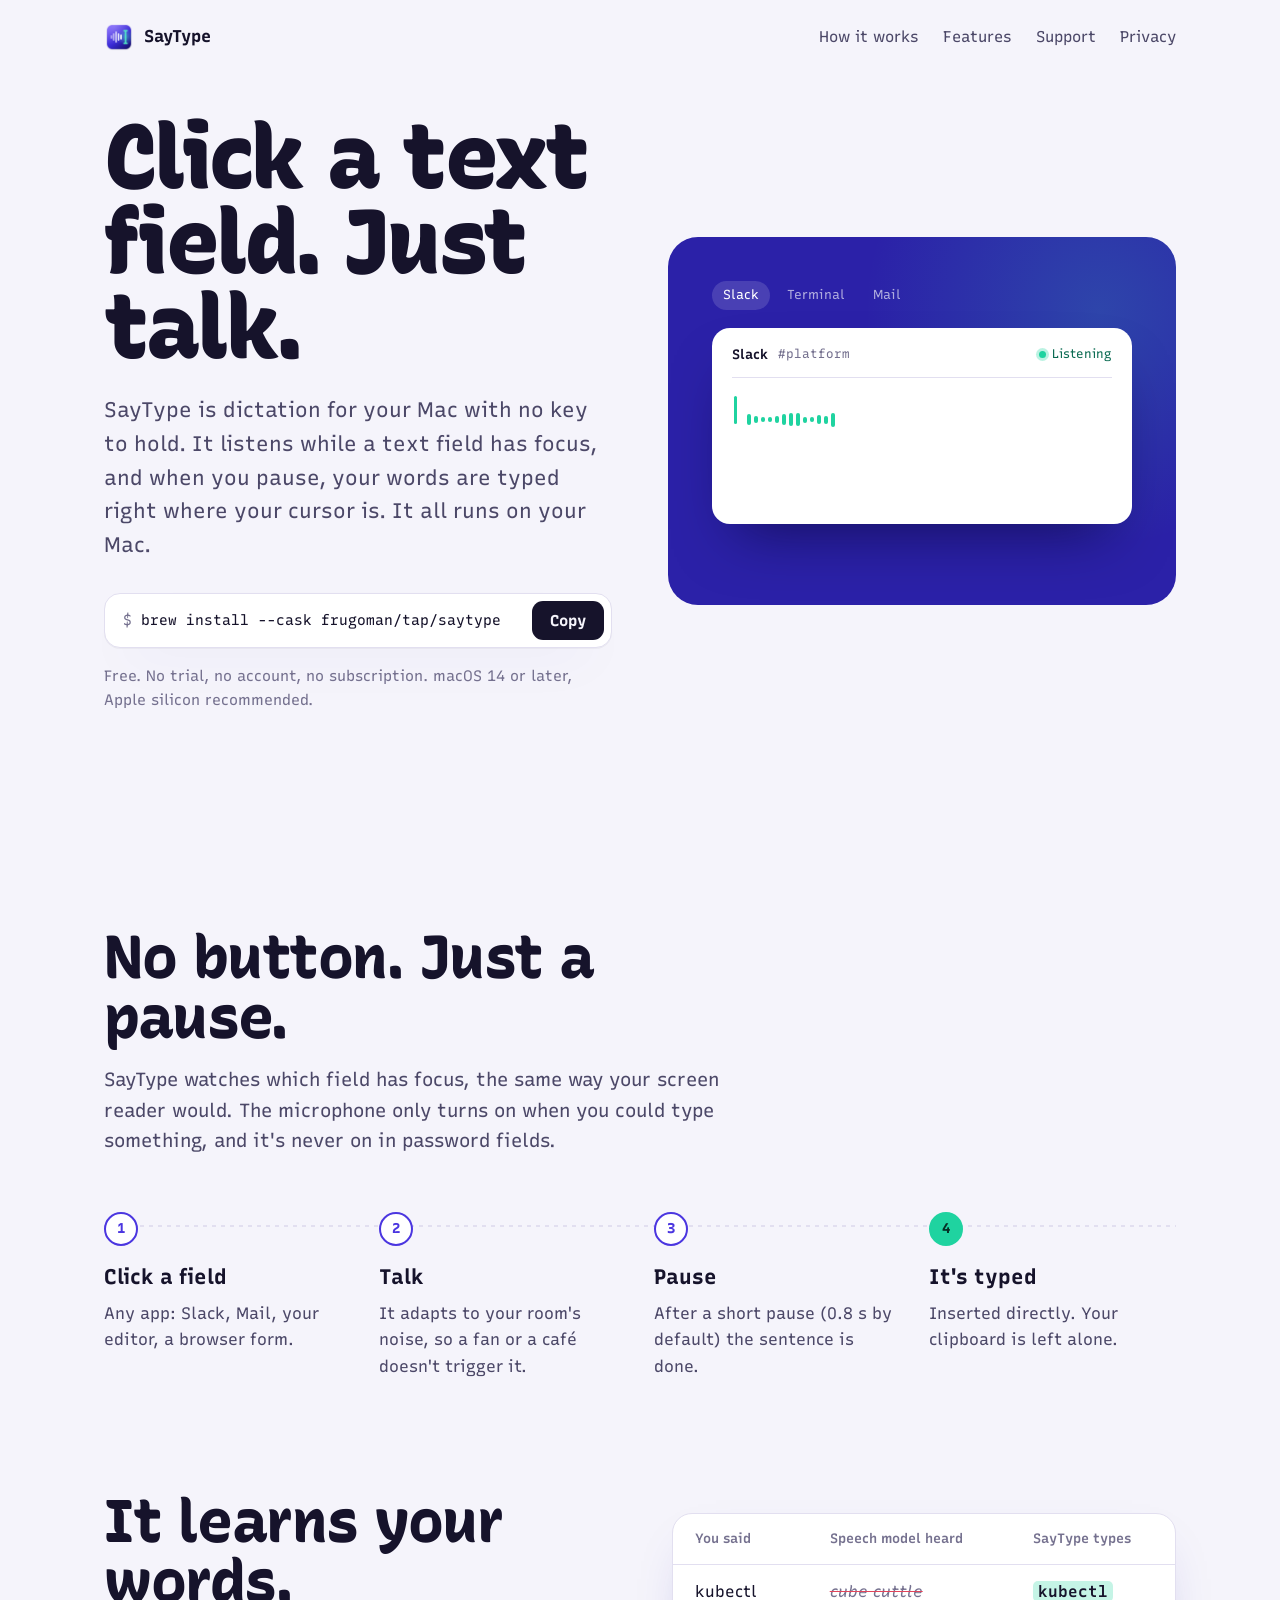
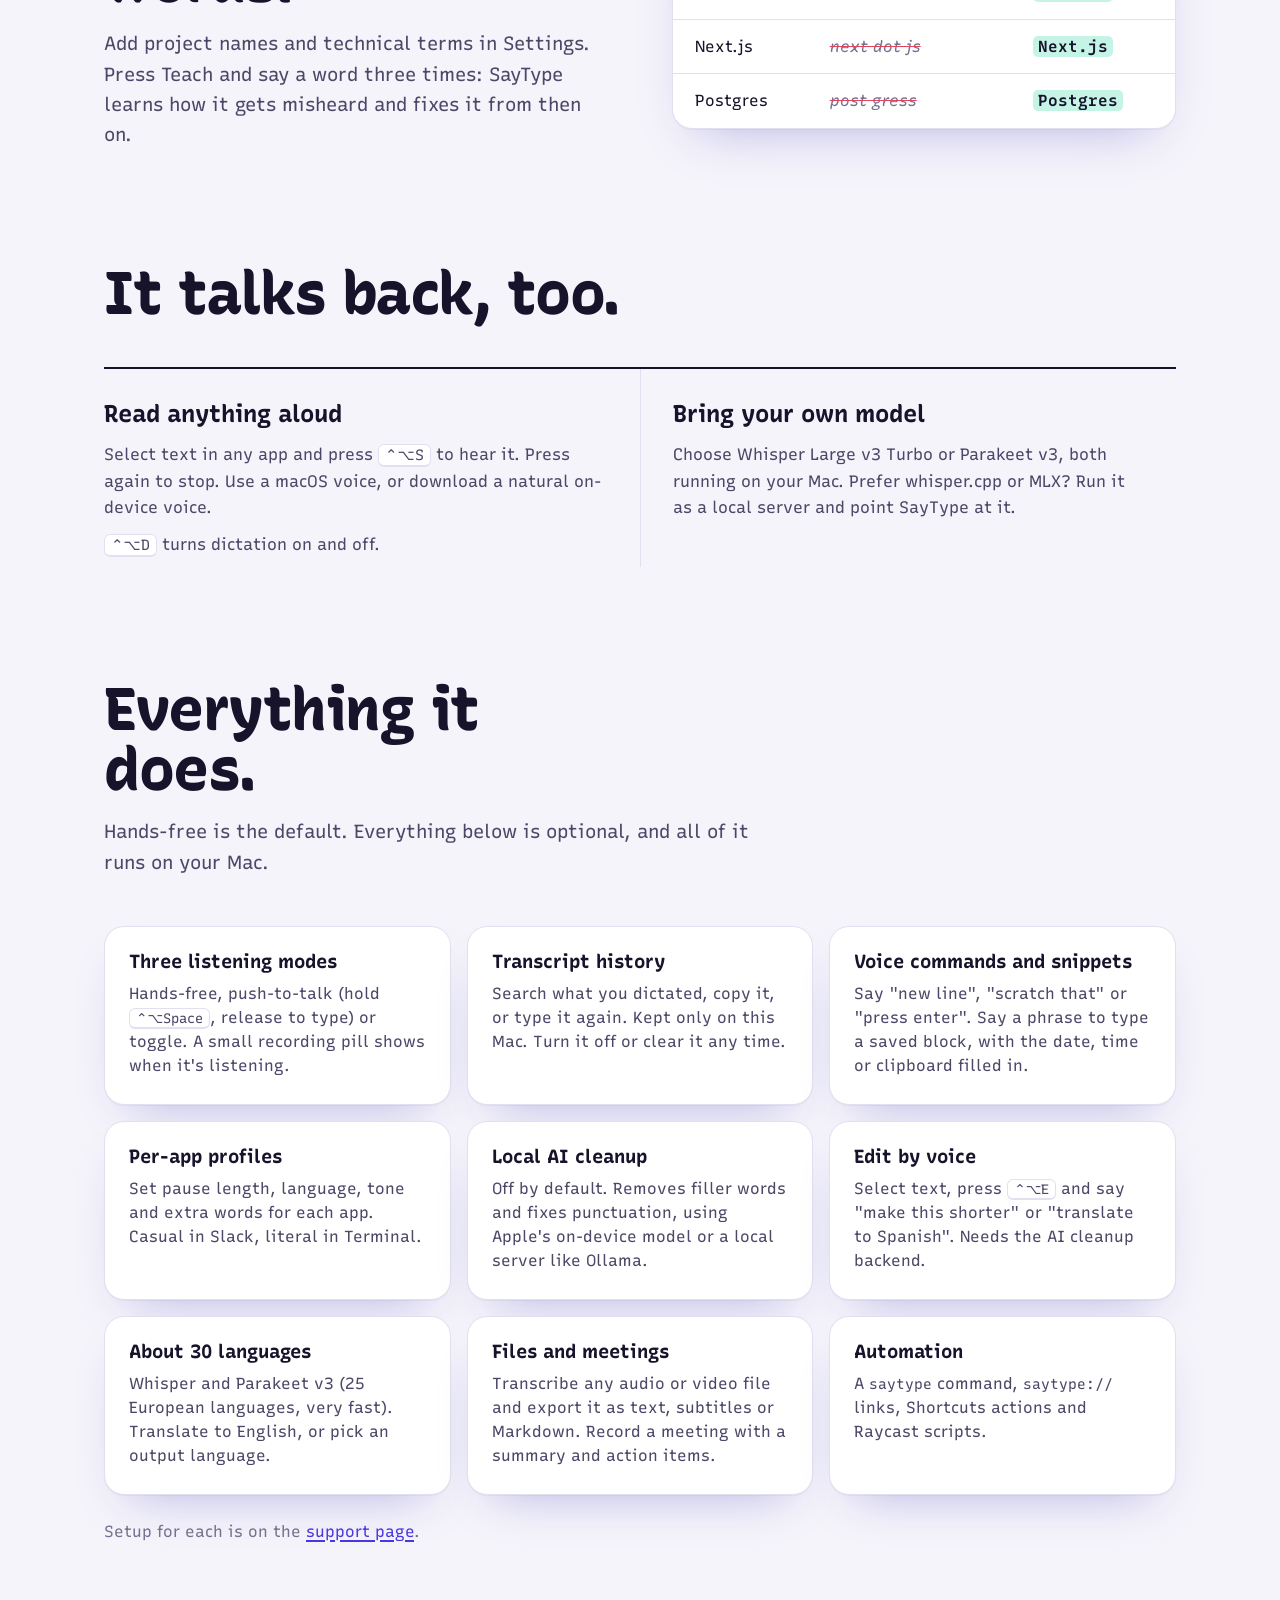
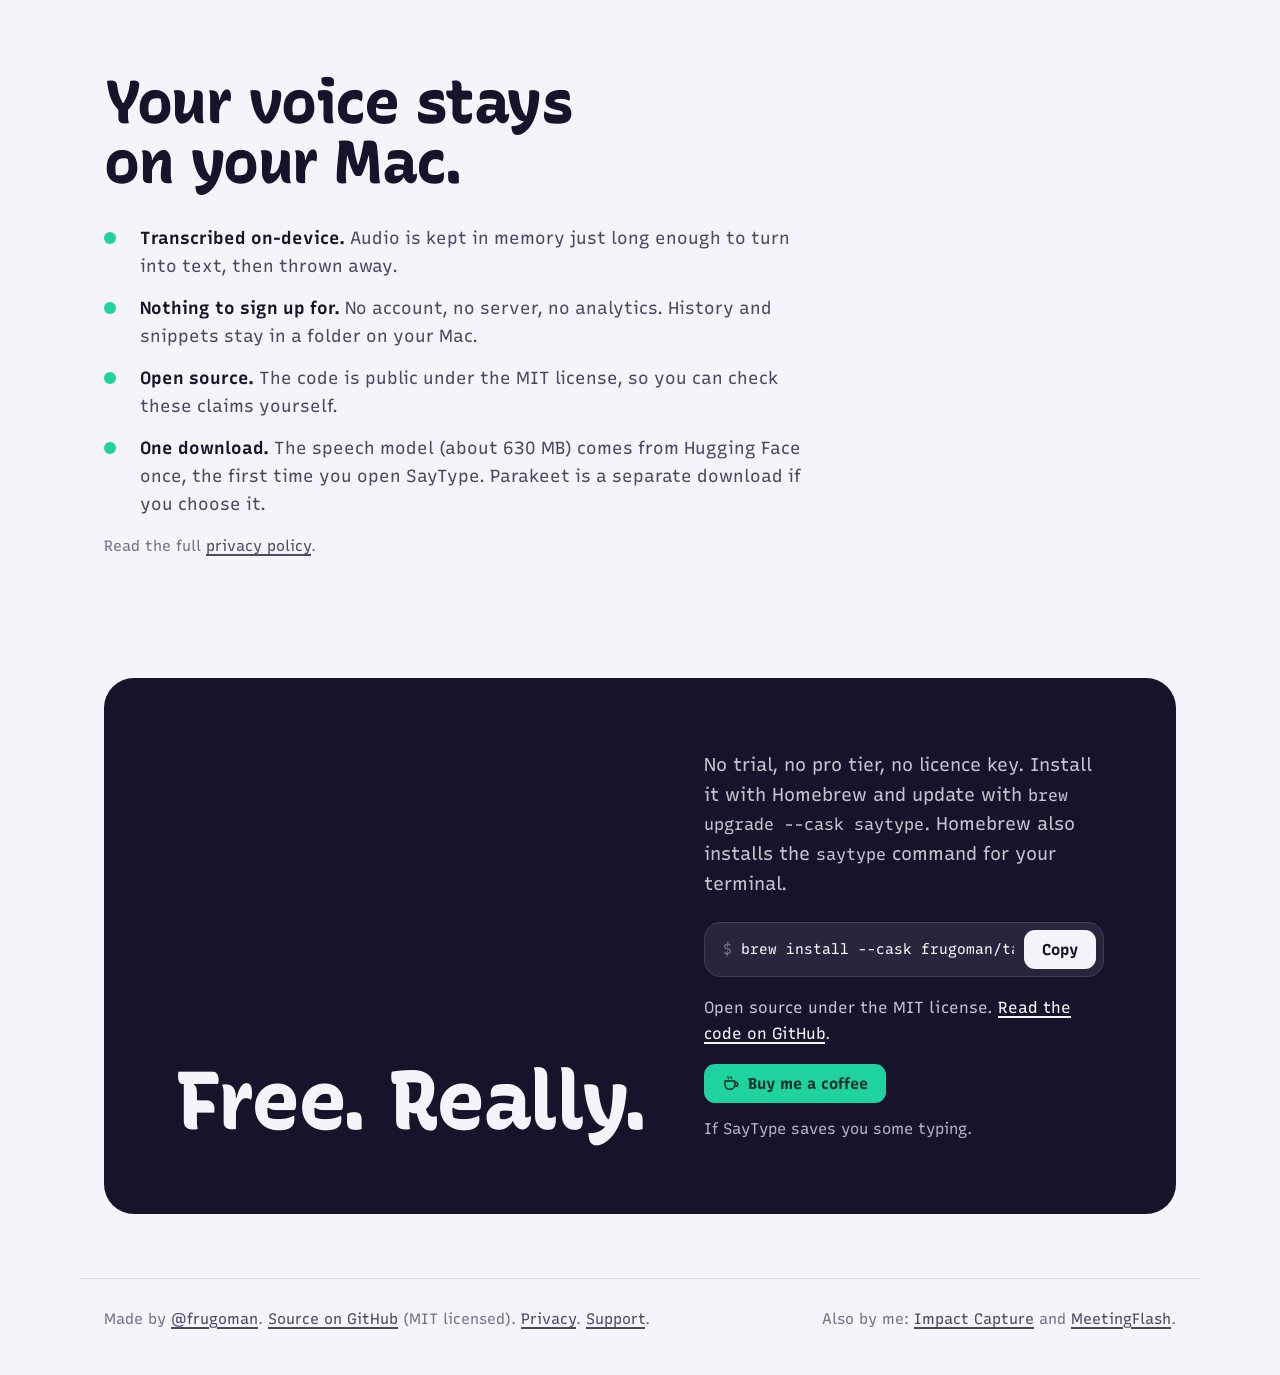
==== index.html @ ea0875ef "Site for v1.1: features section, open source, updated privacy and support Co-Authored-By: Claude Son" ====
<!doctype html>
<html lang="en">
<head>
<meta charset="utf-8">
<meta name="viewport" content="width=device-width, initial-scale=1">
<title>SayType: click a text field, just talk</title>
<meta name="description" content="Free, open source dictation for Mac that runs entirely on your computer. Click into any text field and talk, or hold a key. Voice commands, local AI cleanup, meeting transcription. No cloud, no account.">
<meta property="og:title" content="SayType: click a text field, just talk">
<meta property="og:description" content="Free, open source, fully local dictation for Mac. No cloud, no account, no subscription.">
<meta property="og:image" content="https://frugoman.github.io/saytype-site/poster.jpg">
<meta name="twitter:card" content="summary_large_image">
<meta name="theme-color" content="#F5F4FB" media="(prefers-color-scheme: light)">
<meta name="theme-color" content="#0F0D1F" media="(prefers-color-scheme: dark)">
<link rel="icon" href="icon.png">
<link rel="preconnect" href="https://fonts.googleapis.com">
<link rel="preconnect" href="https://fonts.gstatic.com" crossorigin>
<link href="https://fonts.googleapis.com/css2?family=Recursive:slnt,wght,CASL,CRSV,MONO@-15..0,300..1000,0..1,0..1,0..1&display=swap" rel="stylesheet">
<link rel="stylesheet" href="style.css">
<style>
  .wrap { max-width: 1120px; margin: 0 auto; padding: 0 24px; }

  /* Hero */
  .hero { display: grid; grid-template-columns: minmax(0, 1fr) minmax(0, 1fr); gap: 56px; align-items: center; padding: 40px 0 88px; }
  h1 { font-size: clamp(50px, 7vw, 92px); line-height: .95; letter-spacing: -.03em; font-weight: 850; margin: 0 0 24px;
       font-variation-settings: "CASL" 1, "slnt" 0; }
  .lede { font-size: clamp(18px, 1.9vw, 21px); color: var(--ink-2); max-width: 29em; margin: 0 0 32px; }
  .install { display: flex; align-items: center; gap: 10px; min-width: 0; max-width: 520px; background: var(--sheet);
             border: 1px solid var(--rule); border-radius: 16px; padding: 7px 7px 7px 18px; box-shadow: var(--shadow); }
  .install code { flex: 1; min-width: 0; overflow-x: auto; white-space: nowrap; scrollbar-width: none; font-size: 14.5px; }
  .install code::before { content: "$ "; color: var(--ink-3); }
  .btn { font: 700 15.5px var(--font); border-radius: 11px; padding: 10px 18px; cursor: pointer; border: 0; text-decoration: none;
         display: inline-flex; align-items: center; gap: 8px; transition: transform .12s; }
  .btn:active { transform: scale(.97); }
  .btn.ink { background: var(--ink); color: var(--paper); }
  .btn.mint { background: var(--mint); color: #062F25; }
  .btn.mint:hover { color: #062F25; }
  .fine { margin-top: 16px; font-size: 15px; color: var(--ink-3); }
  .fine a { color: var(--ink-2); }

  /* The live dictation demo */
  .stage { background: var(--indigo); border-radius: 30px; padding: clamp(22px, 4vw, 44px); position: relative; overflow: hidden; color: #fff; }
  .stage::after { content: ""; position: absolute; inset: 0; pointer-events: none;
                  background: radial-gradient(circle at 85% 20%, rgba(59,232,182,.18), transparent 45%); }
  .scenes { display: flex; gap: 6px; margin-bottom: 18px; position: relative; z-index: 1; }
  .scenes span { font-size: 13px; padding: 4px 11px; border-radius: 999px; color: rgba(255,255,255,.62); transition: background .3s, color .3s; }
  .scenes span.on { background: rgba(255,255,255,.14); color: #fff; }
  .field { position: relative; z-index: 1; background: var(--sheet); color: var(--ink); border-radius: 18px; padding: 16px 20px 22px;
           box-shadow: 0 30px 60px -25px rgba(5,3,40,.6); min-height: 196px; }
  .field-head { display: flex; align-items: center; gap: 10px; font-size: 13.5px; color: var(--ink-3); border-bottom: 1px solid var(--rule); padding-bottom: 12px; margin-bottom: 16px; }
  .field-head b { color: var(--ink); font-weight: 650; }
  .field-head .where { font-variation-settings: "MONO" 1; font-size: 12.5px; }
  .listen { margin-left: auto; display: inline-flex; align-items: center; gap: 6px; font-size: 12.5px; color: var(--mint-ink); opacity: 0; transition: opacity .3s; }
  .listen::before { content: ""; width: 7px; height: 7px; border-radius: 50%; background: var(--mint); box-shadow: 0 0 0 3px color-mix(in srgb, var(--mint) 30%, transparent); }
  .listen.on { opacity: 1; }
  .line { font-size: clamp(19px, 2.2vw, 24px); line-height: 1.45; font-weight: 450; min-height: 3em; }
  .w { display: none; color: var(--mint-ink); font-variation-settings: "CASL" 1, "slnt" -10, "wght" 520;
       transition: color .6s, font-variation-settings .7s ease-out; }
  .w.in { display: inline-block; animation: word-in .28s ease-out; }
  @keyframes word-in { from { opacity: 0; } }
  .w.set { color: var(--ink); font-variation-settings: "CASL" 0, "slnt" 0, "wght" 450; }
  .w.misheard.set { text-decoration: line-through 2px; text-decoration-color: #E2455B; color: var(--ink-3); }
  .w.fixed { color: var(--ink); font-variation-settings: "MONO" 1, "CASL" 0, "wght" 600;
             background: color-mix(in srgb, var(--mint) 28%, transparent); border-radius: 5px; padding: 0 3px; text-decoration: none; }
  .caret { display: inline-block; width: 3px; height: 1.15em; background: var(--mint); border-radius: 2px; vertical-align: -.2em; margin-left: 2px; animation: blink 1.05s steps(1) infinite; }
  @keyframes blink { 50% { opacity: 0; } }
  .voice { opacity: 0; transition: opacity .25s; display: inline-flex; align-items: center; gap: 3px; height: 1.2em; vertical-align: -.25em; margin-left: 10px; }
  .voice.on { opacity: 1; }
  .voice i { width: 4px; height: 3px; border-radius: 2px; background: var(--mint); transition: height .09s linear; display: block; }
  .ring { width: 18px; height: 18px; vertical-align: -.2em; margin-left: 8px; opacity: 0; transition: opacity .2s; }
  .ring.on { opacity: 1; }
  .ring circle { fill: none; stroke-width: 3; }
  .ring .track { stroke: var(--rule); }
  .ring .fill { stroke: var(--mint); stroke-dasharray: 44; stroke-dashoffset: 44; transform: rotate(-90deg); transform-origin: center; }
  .note { position: relative; z-index: 1; margin: 16px 2px 0; font-size: 14px; color: rgba(255,255,255,.8); min-height: 1.5em; opacity: 0; transition: opacity .4s; }
  .note.on { opacity: 1; }
  .note code { color: #fff; }
  .replay { position: absolute; z-index: 2; right: 20px; top: 20px; font: 600 13px var(--font); color: #fff; background: rgba(255,255,255,.14);
            border: 0; border-radius: 999px; padding: 5px 12px; cursor: pointer; }

  /* Sections */
  section { padding: 112px 0 0; }
  h2 { font-size: clamp(36px, 4.8vw, 60px); line-height: 1; letter-spacing: -.025em; font-weight: 800; margin: 0 0 18px; max-width: 15ch;
       font-variation-settings: "CASL" 1; }
  .sub { color: var(--ink-2); max-width: 34em; margin: 0; font-size: 19px; }

  /* Steps along a waveform: this is a real sequence. */
  .steps { list-style: none; padding: 0; margin: 56px 0 0; display: grid; grid-template-columns: repeat(4, minmax(0, 1fr)); gap: 28px; position: relative; }
  .steps::before { content: ""; position: absolute; left: 0; right: 0; top: 14px; height: 30px; transform: translateY(-50%);
                   background: repeating-linear-gradient(90deg, var(--rule) 0 4px, transparent 4px 9px); -webkit-mask: linear-gradient(#000 0 0) center / 100% 2px no-repeat;
                   mask: linear-gradient(#000 0 0) center / 100% 2px no-repeat; }
  .steps li { position: relative; padding-top: 48px; }
  .steps li::before { content: attr(data-n); position: absolute; top: 0; left: 0; width: 30px; height: 30px; border-radius: 50%; display: grid; place-items: center;
                      background: var(--sheet); border: 2px solid var(--indigo-2); color: var(--indigo-2); font-weight: 750; font-size: 14px; }
  .steps li:last-child::before { background: var(--mint); border-color: var(--mint); color: #062F25; }
  .steps h3 { font-size: 21px; margin: 0 0 6px; font-weight: 700; }
  .steps p { margin: 0; color: var(--ink-2); font-size: 16.5px; }

  .split { display: grid; grid-template-columns: minmax(0, 1fr) minmax(0, 1fr); gap: 64px; align-items: center; }
  .vocab { background: var(--sheet); border: 1px solid var(--rule); border-radius: 20px; box-shadow: var(--shadow); overflow: hidden; }
  .vocab table { width: 100%; border-collapse: collapse; font-size: 16px; }
  .vocab th { text-align: left; font-weight: 600; font-size: 13.5px; color: var(--ink-3); padding: 14px 22px; border-bottom: 1px solid var(--rule); }
  .vocab td { padding: 14px 22px; border-bottom: 1px solid var(--rule); }
  .vocab tr:last-child td { border-bottom: 0; }
  .vocab .heard { color: var(--ink-3); font-variation-settings: "CASL" 1, "slnt" -10; text-decoration: line-through; text-decoration-color: #E2455B; }
  .vocab .typed { font-variation-settings: "MONO" 1; font-weight: 600; }
  .vocab .typed span { background: color-mix(in srgb, var(--mint) 26%, transparent); border-radius: 5px; padding: 1px 5px; }

  .pair { display: grid; grid-template-columns: repeat(2, minmax(0, 1fr)); gap: 0; margin-top: 44px; border-top: 2px solid var(--ink); }
  .pair > div { padding: 26px 32px 0 0; }
  .pair > div + div { padding-left: 32px; border-left: 1px solid var(--rule); }
  .pair h3 { font-size: 24px; margin: 0 0 8px; font-weight: 700; font-variation-settings: "CASL" .6; }
  .pair p { margin: 0 0 10px; color: var(--ink-2); font-size: 16.5px; }

  /* Feature cards */
  .features { list-style: none; padding: 0; margin: 48px 0 0; display: grid; grid-template-columns: repeat(3, minmax(0, 1fr)); gap: 16px; }
  .features li { background: var(--sheet); border: 1px solid var(--rule); border-radius: 20px; padding: 24px 24px 26px; box-shadow: var(--shadow); }
  .features h3 { font-size: 19px; margin: 0 0 8px; font-weight: 700; font-variation-settings: "CASL" .6; line-height: 1.2; }
  .features p { margin: 0; color: var(--ink-2); font-size: 16px; line-height: 1.5; }
  .features kbd { font-size: .85em; }
  .more { margin-top: 24px; color: var(--ink-3); font-size: 16px; }

  .private { list-style: none; padding: 0; margin: 32px 0 0; display: grid; gap: 14px; max-width: 40em; }
  .private li { display: grid; grid-template-columns: 26px 1fr; gap: 10px; color: var(--ink-2); font-size: 17.5px; }
  .private li::before { content: ""; width: 12px; height: 12px; margin-top: 8px; border-radius: 50%; background: var(--mint); }
  .private b { color: var(--ink); font-weight: 650; }

  .free { margin-top: 120px; background: var(--ink); color: var(--paper); border-radius: 30px; padding: clamp(32px, 6vw, 72px);
          display: grid; grid-template-columns: minmax(0, 1.2fr) minmax(0, 1fr); gap: 48px; align-items: end; }
  .free h2 { color: var(--paper); font-size: clamp(44px, 6.4vw, 84px); max-width: none; margin: 0; }
  .free p { color: color-mix(in srgb, var(--paper) 78%, var(--ink)); margin: 0 0 24px; font-size: 18.5px; }
  .free .install { background: color-mix(in srgb, var(--paper) 8%, var(--ink)); border-color: color-mix(in srgb, var(--paper) 18%, var(--ink)); box-shadow: none; color: var(--paper); margin-bottom: 18px; }
  .free a:not(.btn) { color: var(--paper); }
  .free .oss { font-size: 16px; margin-bottom: 18px; }
  .free .btn.ink { background: var(--paper); color: var(--ink); }
  .coffee { display: flex; align-items: center; gap: 14px; flex-wrap: wrap; font-size: 15.5px; color: color-mix(in srgb, var(--paper) 70%, var(--ink)); }

  @media (max-width: 920px) {
    .hero { grid-template-columns: minmax(0, 1fr); gap: 44px; padding-top: 20px; }
    .split, .free { grid-template-columns: minmax(0, 1fr); gap: 36px; }
    .steps { grid-template-columns: minmax(0, 1fr); gap: 32px; }
    .steps::before { left: 14px; right: auto; top: 0; bottom: 0; width: 30px; height: auto; transform: translateX(-50%);
                     background: repeating-linear-gradient(180deg, var(--rule) 0 4px, transparent 4px 9px);
                     -webkit-mask: linear-gradient(#000 0 0) center / 2px 100% no-repeat; mask: linear-gradient(#000 0 0) center / 2px 100% no-repeat; }
    .steps li { padding: 2px 0 0 50px; }
    .features { grid-template-columns: repeat(2, minmax(0, 1fr)); }
    .pair { grid-template-columns: minmax(0, 1fr); }
    .pair > div, .pair > div + div { padding: 24px 0 0; border-left: 0; }
    .top .hide-sm { display: none; }
  }
  @media (max-width: 520px) {
    .wrap { padding: 0 16px; }
    .install { padding-left: 12px; }
    .install code { font-size: 13px; }
    .field { padding: 14px 16px 18px; min-height: 210px; }
    .field-head .where { display: none; }
    .free { border-radius: 22px; }
    .features { grid-template-columns: minmax(0, 1fr); margin-top: 36px; }
    .features li { padding: 20px 20px 22px; }
  }
  @media (prefers-reduced-motion: reduce) {
    .w, .listen, .note, .ring, .voice i { transition: none; animation: none; }
    .caret { animation: none; }
  }
</style>
</head>
<body>
<nav class="top">
  <a class="home" href="./"><img src="icon.png" alt="" width="30" height="30">SayType</a>
  <a class="hide-sm" href="#how">How it works</a>
  <a class="hide-sm" href="#features">Features</a>
  <a href="support/">Support</a>
  <a class="hide-sm" href="privacy/">Privacy</a>
</nav>

<main class="wrap">
  <header class="hero">
    <div>
      <h1>Click a text field. Just talk.</h1>
      <p class="lede">SayType is dictation for your Mac with no key to hold. It listens while a text field has focus, and when you pause, your words are typed right where your cursor is. It all runs on your Mac.</p>
      <div class="install">
        <code id="brew">brew install --cask frugoman/tap/saytype</code>
        <button class="btn ink copy" type="button" data-copy="brew">Copy</button>
      </div>
      <p class="fine">Free. No trial, no account, no subscription. macOS 14 or later, Apple silicon recommended.</p>
    </div>

    <div class="stage" role="img" aria-label="Animation: dictating into Slack, a git commit message and an email. While you talk a waveform pulses at the cursor; when you pause, the words are typed. In the commit, the misheard 'cube cuttle' is corrected to kubectl.">
      <div class="scenes" aria-hidden="true"><span>Slack</span><span>Terminal</span><span>Mail</span></div>
      <div class="field" aria-hidden="true">
        <div class="field-head"><b class="app"></b><span class="where"></span><span class="listen">Listening</span></div>
        <div class="line"><span class="words"></span><span class="caret"></span><span class="voice"></span><svg class="ring" viewBox="0 0 18 18"><circle class="track" cx="9" cy="9" r="7"/><circle class="fill" cx="9" cy="9" r="7"/></svg></div>
      </div>
      <p class="note" aria-hidden="true"></p>
    </div>
  </header>

  <section id="how">
    <h2>No button. Just a pause.</h2>
    <p class="sub">SayType watches which field has focus, the same way your screen reader would. The microphone only turns on when you could type something, and it's never on in password fields.</p>
    <ol class="steps">
      <li data-n="1"><h3>Click a field</h3><p>Any app: Slack, Mail, your editor, a browser form.</p></li>
      <li data-n="2"><h3>Talk</h3><p>It adapts to your room's noise, so a fan or a café doesn't trigger it.</p></li>
      <li data-n="3"><h3>Pause</h3><p>After a short pause (0.8 s by default) the sentence is done.</p></li>
      <li data-n="4"><h3>It's typed</h3><p>Inserted directly. Your clipboard is left alone.</p></li>
    </ol>
  </section>

  <section>
    <div class="split">
      <div>
        <h2>It learns your words.</h2>
        <p class="sub">Add project names and technical terms in Settings. Press Teach and say a word three times: SayType learns how it gets misheard and fixes it from then on.</p>
      </div>
      <div class="vocab">
        <table>
          <thead><tr><th scope="col">You said</th><th scope="col">Speech model heard</th><th scope="col">SayType types</th></tr></thead>
          <tbody>
            <tr><td>kubectl</td><td class="heard">cube cuttle</td><td class="typed"><span>kubectl</span></td></tr>
            <tr><td>Next.js</td><td class="heard">next dot js</td><td class="typed"><span>Next.js</span></td></tr>
            <tr><td>Postgres</td><td class="heard">post gress</td><td class="typed"><span>Postgres</span></td></tr>
          </tbody>
        </table>
      </div>
    </div>
  </section>

  <section>
    <h2>It talks back, too.</h2>
    <div class="pair">
      <div>
        <h3>Read anything aloud</h3>
        <p>Select text in any app and press <kbd>⌃⌥S</kbd> to hear it. Press again to stop. Use a macOS voice, or download a natural on-device voice.</p>
        <p><kbd>⌃⌥D</kbd> turns dictation on and off.</p>
      </div>
      <div>
        <h3>Bring your own model</h3>
        <p>Choose Whisper Large v3 Turbo or Parakeet v3, both running on your Mac. Prefer whisper.cpp or MLX? Run it as a local server and point SayType at it.</p>
      </div>
    </div>
  </section>

  <section id="features">
    <h2>Everything it does.</h2>
    <p class="sub">Hands-free is the default. Everything below is optional, and all of it runs on your Mac.</p>
    <ul class="features">
      <li><h3>Three listening modes</h3><p>Hands-free, push-to-talk (hold <kbd>⌃⌥Space</kbd>, release to type) or toggle. A small recording pill shows when it's listening.</p></li>
      <li><h3>Transcript history</h3><p>Search what you dictated, copy it, or type it again. Kept only on this Mac. Turn it off or clear it any time.</p></li>
      <li><h3>Voice commands and snippets</h3><p>Say "new line", "scratch that" or "press enter". Say a phrase to type a saved block, with the date, time or clipboard filled in.</p></li>
      <li><h3>Per-app profiles</h3><p>Set pause length, language, tone and extra words for each app. Casual in Slack, literal in Terminal.</p></li>
      <li><h3>Local AI cleanup</h3><p>Off by default. Removes filler words and fixes punctuation, using Apple's on-device model or a local server like Ollama.</p></li>
      <li><h3>Edit by voice</h3><p>Select text, press <kbd>⌃⌥E</kbd> and say "make this shorter" or "translate to Spanish". Needs the AI cleanup backend.</p></li>
      <li><h3>About 30 languages</h3><p>Whisper and Parakeet v3 (25 European languages, very fast). Translate to English, or pick an output language.</p></li>
      <li><h3>Files and meetings</h3><p>Transcribe any audio or video file and export it as text, subtitles or Markdown. Record a meeting with a summary and action items.</p></li>
      <li><h3>Automation</h3><p>A <code>saytype</code> command, <code>saytype://</code> links, Shortcuts actions and Raycast scripts.</p></li>
    </ul>
    <p class="more">Setup for each is on the <a href="support/">support page</a>.</p>
  </section>

  <section id="privacy">
    <h2>Your voice stays on your Mac.</h2>
    <ul class="private">
      <li><span><b>Transcribed on-device.</b> Audio is kept in memory just long enough to turn into text, then thrown away.</span></li>
      <li><span><b>Nothing to sign up for.</b> No account, no server, no analytics. History and snippets stay in a folder on your Mac.</span></li>
      <li><span><b>Open source.</b> The code is public under the MIT license, so you can check these claims yourself.</span></li>
      <li><span><b>One download.</b> The speech model (about 630 MB) comes from Hugging Face once, the first time you open SayType. Parakeet is a separate download if you choose it.</span></li>
    </ul>
    <p class="fine">Read the full <a href="privacy/">privacy policy</a>.</p>
  </section>

  <div class="free">
    <h2>Free. Really.</h2>
    <div>
      <p>No trial, no pro tier, no licence key. Install it with Homebrew and update with <code>brew upgrade --cask saytype</code>. Homebrew also installs the <code>saytype</code> command for your terminal.</p>
      <div class="install">
        <code id="brew2">brew install --cask frugoman/tap/saytype</code>
        <button class="btn ink copy" type="button" data-copy="brew2">Copy</button>
      </div>
      <p class="oss">Open source under the MIT license. <a href="https://github.com/frugoman/saytype">Read the code on GitHub</a>.</p>
      <div class="coffee">
        <a class="btn mint" href="https://buymeacoffee.com/frugoman">
          <svg width="18" height="18" viewBox="0 0 24 24" fill="none" stroke="currentColor" stroke-width="2" stroke-linecap="round" stroke-linejoin="round" aria-hidden="true"><path d="M4 8h13v5a6 6 0 0 1-6 6h-1a6 6 0 0 1-6-6z"/><path d="M17 10h1.5a2.5 2.5 0 0 1 0 5H17M8 2.5c0 1 .8 1.3.8 2.3M12 2.5c0 1 .8 1.3.8 2.3"/></svg>
          Buy me a coffee
        </a>
        <span>If SayType saves you some typing.</span>
      </div>
    </div>
  </div>
</main>

<footer class="site-footer">
  <span>Made by <a href="https://github.com/frugoman">@frugoman</a>. <a href="https://github.com/frugoman/saytype">Source on GitHub</a> (MIT licensed). <a href="privacy/">Privacy</a>. <a href="support/">Support</a>.</span>
  <span>Also by me: <a href="https://frugoman.github.io/impact-capture/">Impact Capture</a> and <a href="https://frugoman.github.io/meeting-flash/">MeetingFlash</a>.</span>
</footer>

<script>
  document.querySelectorAll("button.copy").forEach(button => {
    button.addEventListener("click", async () => {
      const text = document.getElementById(button.dataset.copy).textContent;
      try { await navigator.clipboard.writeText(text); button.textContent = "Copied"; }
      catch { button.textContent = "Select & copy"; }
      setTimeout(() => (button.textContent = "Copy"), 1600);
    });
  });

  // Hero: focus a field, talk (waveform at the caret), pause (ring fills), and the words are typed.
  (() => {
    const scenes = [
      { app: "Slack", where: "#platform", words: ["Deploy", "looks", "good", "on", "staging.", "I'll", "roll", "it", "out", "after", "lunch."] },
      { app: "Terminal", where: "git commit -m", words: ["Fix", "the", "race", "in", "the", { heard: "cube cuttle", typed: "kubectl" }, "config", "loader"],
        note: 'Heard "cube cuttle". Your vocabulary says <code>kubectl</code>.' },
      { app: "Mail", where: "To: Dana", words: ["Thanks", "Dana,", "Thursday", "at", "ten", "works", "for", "me."] },
    ];
    const stage = document.querySelector(".stage");
    const tabs = [...stage.querySelectorAll(".scenes span")];
    const app = stage.querySelector(".app"), where = stage.querySelector(".where");
    const listen = stage.querySelector(".listen"), wordsEl = stage.querySelector(".words");
    const voice = stage.querySelector(".voice"), ring = stage.querySelector(".ring"), ringFill = ring.querySelector(".fill");
    const note = stage.querySelector(".note");
    const reduced = matchMedia("(prefers-reduced-motion: reduce)").matches;
    const bars = Array.from({ length: 13 }, () => voice.appendChild(document.createElement("i")));
    let run = 0, visible = true, resume = null;

    const sleep = (ms, id) => new Promise(done => {
      let elapsed = 0, last = performance.now();
      const tick = () => {
        if (id !== run) return;
        const now = performance.now();
        if (!visible) { resume = () => { last = performance.now(); tick(); }; return; }
        elapsed += now - last; last = now;
        if (elapsed >= ms) done(); else setTimeout(tick, Math.min(ms - elapsed, 40));
      };
      setTimeout(tick, Math.min(ms, 40));
    });

    function show(scene, index) {
      tabs.forEach((tab, i) => tab.classList.toggle("on", i === index));
      app.textContent = scene.app; where.textContent = scene.where;
      wordsEl.replaceChildren(); note.classList.remove("on"); note.innerHTML = scene.note || "";
      return scene.words.map((word, i) => {
        const span = document.createElement("span");
        span.className = "w";
        if (typeof word === "object") { span.textContent = word.heard; span.classList.add("misheard"); span.dataset.typed = word.typed; }
        else span.textContent = word;
        if (i < scene.words.length - 1) span.style.marginRight = ".28em";
        wordsEl.append(span);
        return span;
      });
    }

    async function talk(ms, id) {
      voice.classList.add("on");
      const start = performance.now();
      while (performance.now() - start < ms) {
        const t = (performance.now() - start) / ms;
        bars.forEach((bar, i) => {
          const envelope = Math.sin(Math.PI * Math.min(1, t * 1.15)) * (0.55 + 0.45 * Math.sin(i * 0.9 + t * 30));
          bar.style.height = Math.max(3, Math.round(4 + Math.random() * 18 * envelope)) + "px";
        });
        await sleep(90, id);
      }
      bars.forEach(bar => (bar.style.height = "3px"));
      voice.classList.remove("on");
    }

    async function play() {
      const id = ++run;
      if (reduced) {
        const spans = show(scenes[1], 1);
        spans.forEach(s => { s.classList.add("in", "set"); if (s.dataset.typed) { s.textContent = s.dataset.typed; s.classList.add("fixed"); } });
        listen.classList.add("on"); note.classList.add("on");
        return;
      }
      for (let i = 0; i < scenes.length; i++) {
        const scene = scenes[i];
        const spans = show(scene, i);
        listen.classList.remove("on");
        await sleep(600, id);
        listen.classList.add("on");
        await sleep(450, id);
        await talk(scene.words.length * 240 + 500, id);
        ring.classList.add("on");
        ringFill.animate([{ strokeDashoffset: 44 }, { strokeDashoffset: 0 }], { duration: 800, fill: "forwards" });
        await sleep(850, id);
        ring.classList.remove("on");
        for (const span of spans) {
          span.classList.add("in");
          requestAnimationFrame(() => setTimeout(() => span.classList.add("set"), 160));
          await sleep(95, id);
        }
        const fix = spans.find(s => s.dataset.typed);
        if (fix) {
          await sleep(700, id);
          note.classList.add("on");
          await sleep(500, id);
          fix.textContent = fix.dataset.typed;
          fix.classList.add("fixed");
        }
        await sleep(fix ? 2600 : 2000, id);
        listen.classList.remove("on");
        spans.forEach(s => s.classList.remove("in"));
        note.classList.remove("on");
        await sleep(350, id);
      }
      play();
    }

    new IntersectionObserver(([entry]) => {
      visible = entry.isIntersecting;
      if (visible && resume) { const r = resume; resume = null; r(); }
    }).observe(stage);
    play();
  })();
</script>
</body>
</html>
---- style.css ----
/* Shared by every page: tokens, type and the simple document layout used by Privacy and Support. */
:root {
  --paper: #F5F4FB; --sheet: #FFFFFF; --ink: #16132B; --ink-2: #4C4868; --ink-3: #75718F;
  --rule: #E2DFF0; --indigo: #2B21A8; --indigo-2: #4B36E0; --mint: #1FD3A0; --mint-ink: #0B6B52;
  --font: "Recursive", ui-sans-serif, system-ui, sans-serif;
  --shadow: 0 1px 0 rgba(22,19,43,.04), 0 22px 50px -26px rgba(43,33,168,.35);
}
@media (prefers-color-scheme: dark) {
  :root:not([data-theme="light"]) {
    --paper: #0F0D1F; --sheet: #18152E; --ink: #ECEAF7; --ink-2: #ABA7C6; --ink-3: #8682A8;
    --rule: #2A2645; --indigo-2: #A99CFF; --mint: #3BE8B6; --mint-ink: #3BE8B6;
    --shadow: 0 1px 0 rgba(0,0,0,.25), 0 24px 60px -24px rgba(0,0,0,.75);
  }
}
:root[data-theme="dark"] {
  --paper: #0F0D1F; --sheet: #18152E; --ink: #ECEAF7; --ink-2: #ABA7C6; --ink-3: #8682A8;
  --rule: #2A2645; --indigo-2: #A99CFF; --mint: #3BE8B6; --mint-ink: #3BE8B6;
  --shadow: 0 1px 0 rgba(0,0,0,.25), 0 24px 60px -24px rgba(0,0,0,.75);
}

* { box-sizing: border-box; }
html { -webkit-text-size-adjust: 100%; }
body {
  margin: 0; background: var(--paper); color: var(--ink);
  font: 400 18px/1.6 var(--font); font-variation-settings: "CASL" 0, "MONO" 0;
}
a { color: var(--indigo-2); text-underline-offset: 3px; text-decoration-thickness: 1.5px; }
a:hover { color: var(--ink); }
:focus-visible { outline: 3px solid var(--mint); outline-offset: 3px; border-radius: 6px; }
img { max-width: 100%; display: block; }
code, kbd { font-family: var(--font); font-variation-settings: "MONO" 1, "CASL" 0; font-size: .9em; }
kbd { background: var(--sheet); border: 1px solid var(--rule); border-bottom-width: 2px; border-radius: 6px; padding: 1px 6px; white-space: nowrap; }

.top { display: flex; align-items: center; gap: 24px; max-width: 1120px; margin: 0 auto; padding: 22px 24px; font-size: 15.5px; }
.top a { color: var(--ink-2); text-decoration: none; }
.top a:hover { color: var(--ink); }
.top .home { display: flex; align-items: center; gap: 10px; margin-right: auto; color: var(--ink); font-weight: 700; font-size: 17px; }
.top .home img { width: 30px; height: 30px; }

/* Document pages */
.doc { max-width: 700px; margin: 0 auto; padding: 32px 24px 80px; }
.doc h1 { font-size: clamp(38px, 6vw, 56px); line-height: 1; letter-spacing: -.02em; margin: 24px 0 12px; font-weight: 800;
          font-variation-settings: "CASL" 1; }
.doc h2 { font-size: 22px; margin: 40px 0 8px; font-weight: 700; }
.doc p, .doc li { color: var(--ink-2); }
.doc strong { color: var(--ink); }
.doc .updated { color: var(--ink-3); font-size: 15px; margin: 0 0 28px; }
.doc pre { background: var(--sheet); border: 1px solid var(--rule); border-radius: 12px; padding: 14px 16px; overflow-x: auto;
           font: 15px/1.5 var(--font); font-variation-settings: "MONO" 1; }

.site-footer { border-top: 1px solid var(--rule); max-width: 1120px; margin: 64px auto 0; padding: 28px 24px 44px;
               display: flex; flex-wrap: wrap; justify-content: space-between; gap: 14px; font-size: 15px; color: var(--ink-3); }
.site-footer a { color: var(--ink-2); }
.doc + .site-footer { max-width: 700px; margin-top: 0; }

@media (max-width: 520px) {
  .top { padding: 18px 16px; gap: 16px; }
  .doc { padding: 16px 16px 64px; }
  .site-footer { padding: 24px 16px 40px; }
}

/* Small tables on document pages */
.doc table { width: 100%; border-collapse: collapse; margin: 8px 0 0; font-size: 17px; }
.doc th { text-align: left; font-weight: 600; font-size: 14px; color: var(--ink-3); padding: 8px 12px 8px 0; border-bottom: 1px solid var(--rule); }
.doc td { padding: 10px 12px 10px 0; border-bottom: 1px solid var(--rule); color: var(--ink-2); vertical-align: top; }
.doc td:first-child { white-space: nowrap; }
.doc code { overflow-wrap: anywhere; }
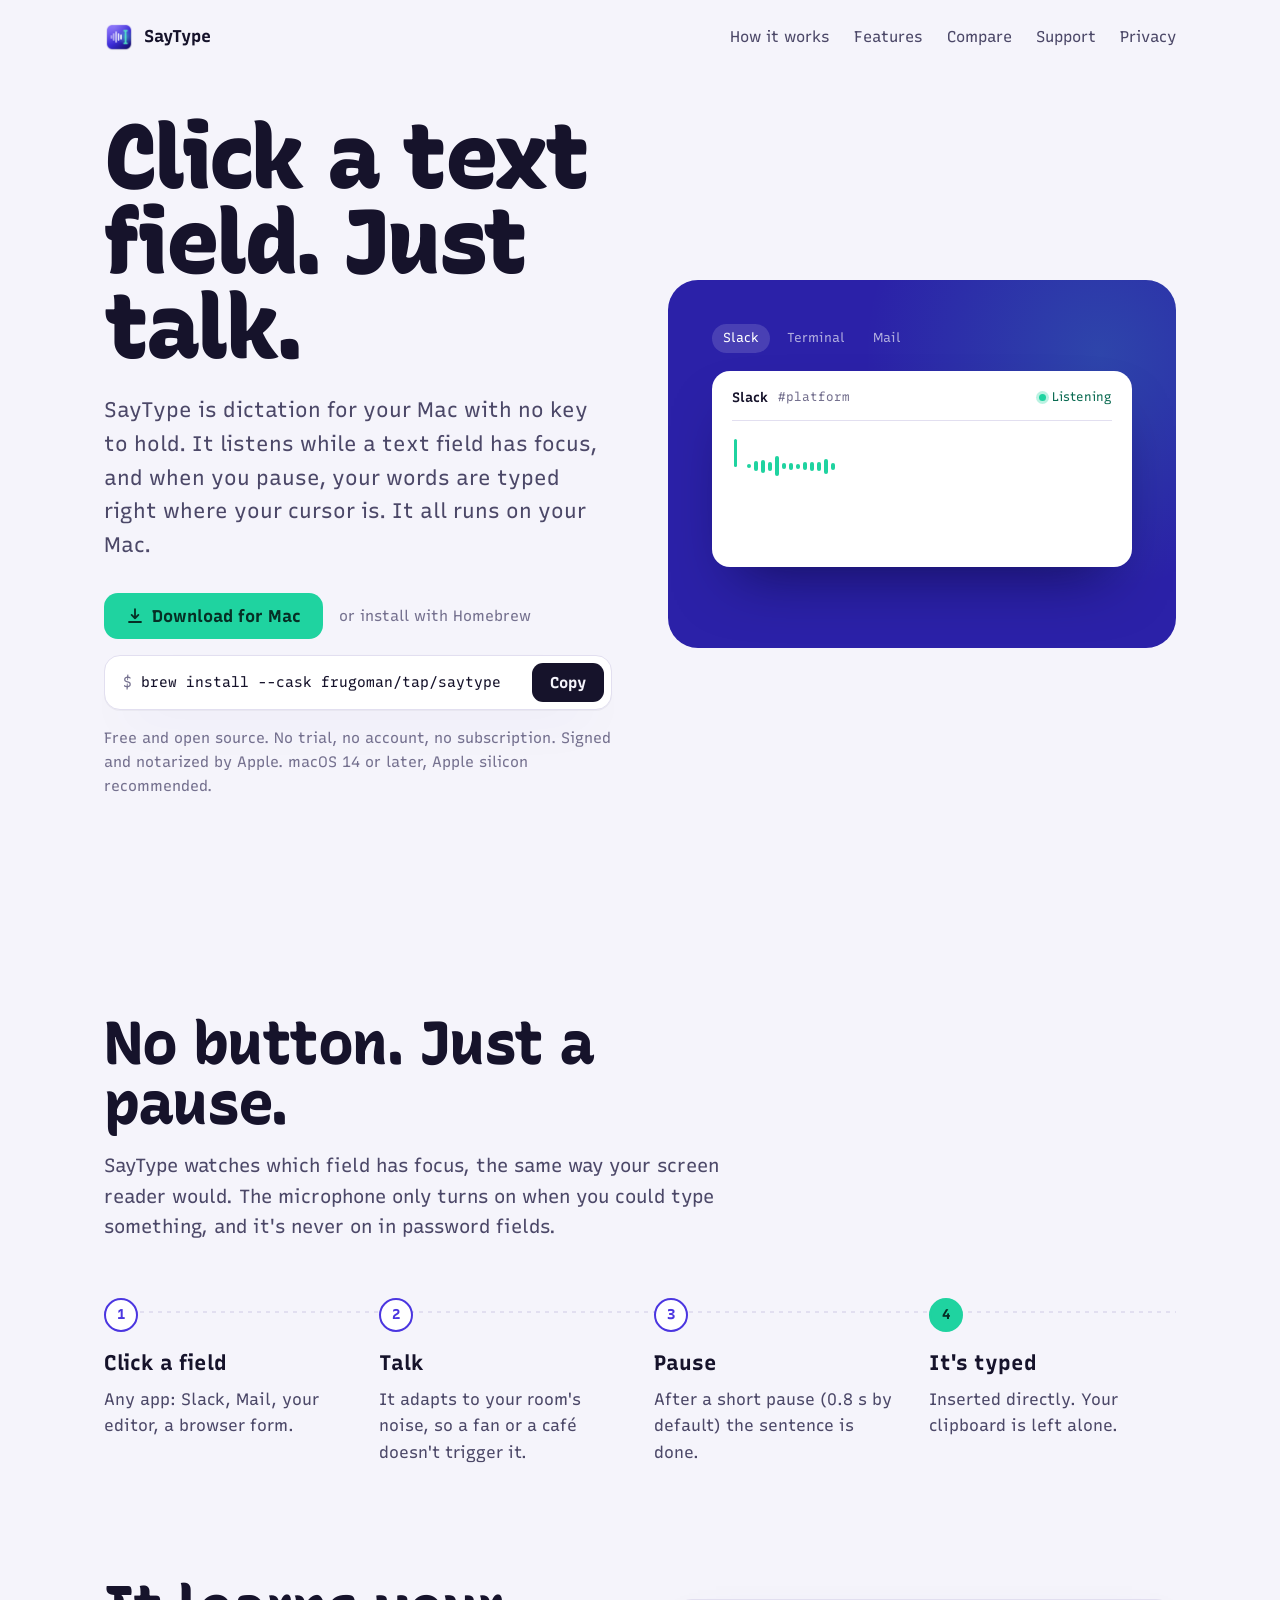
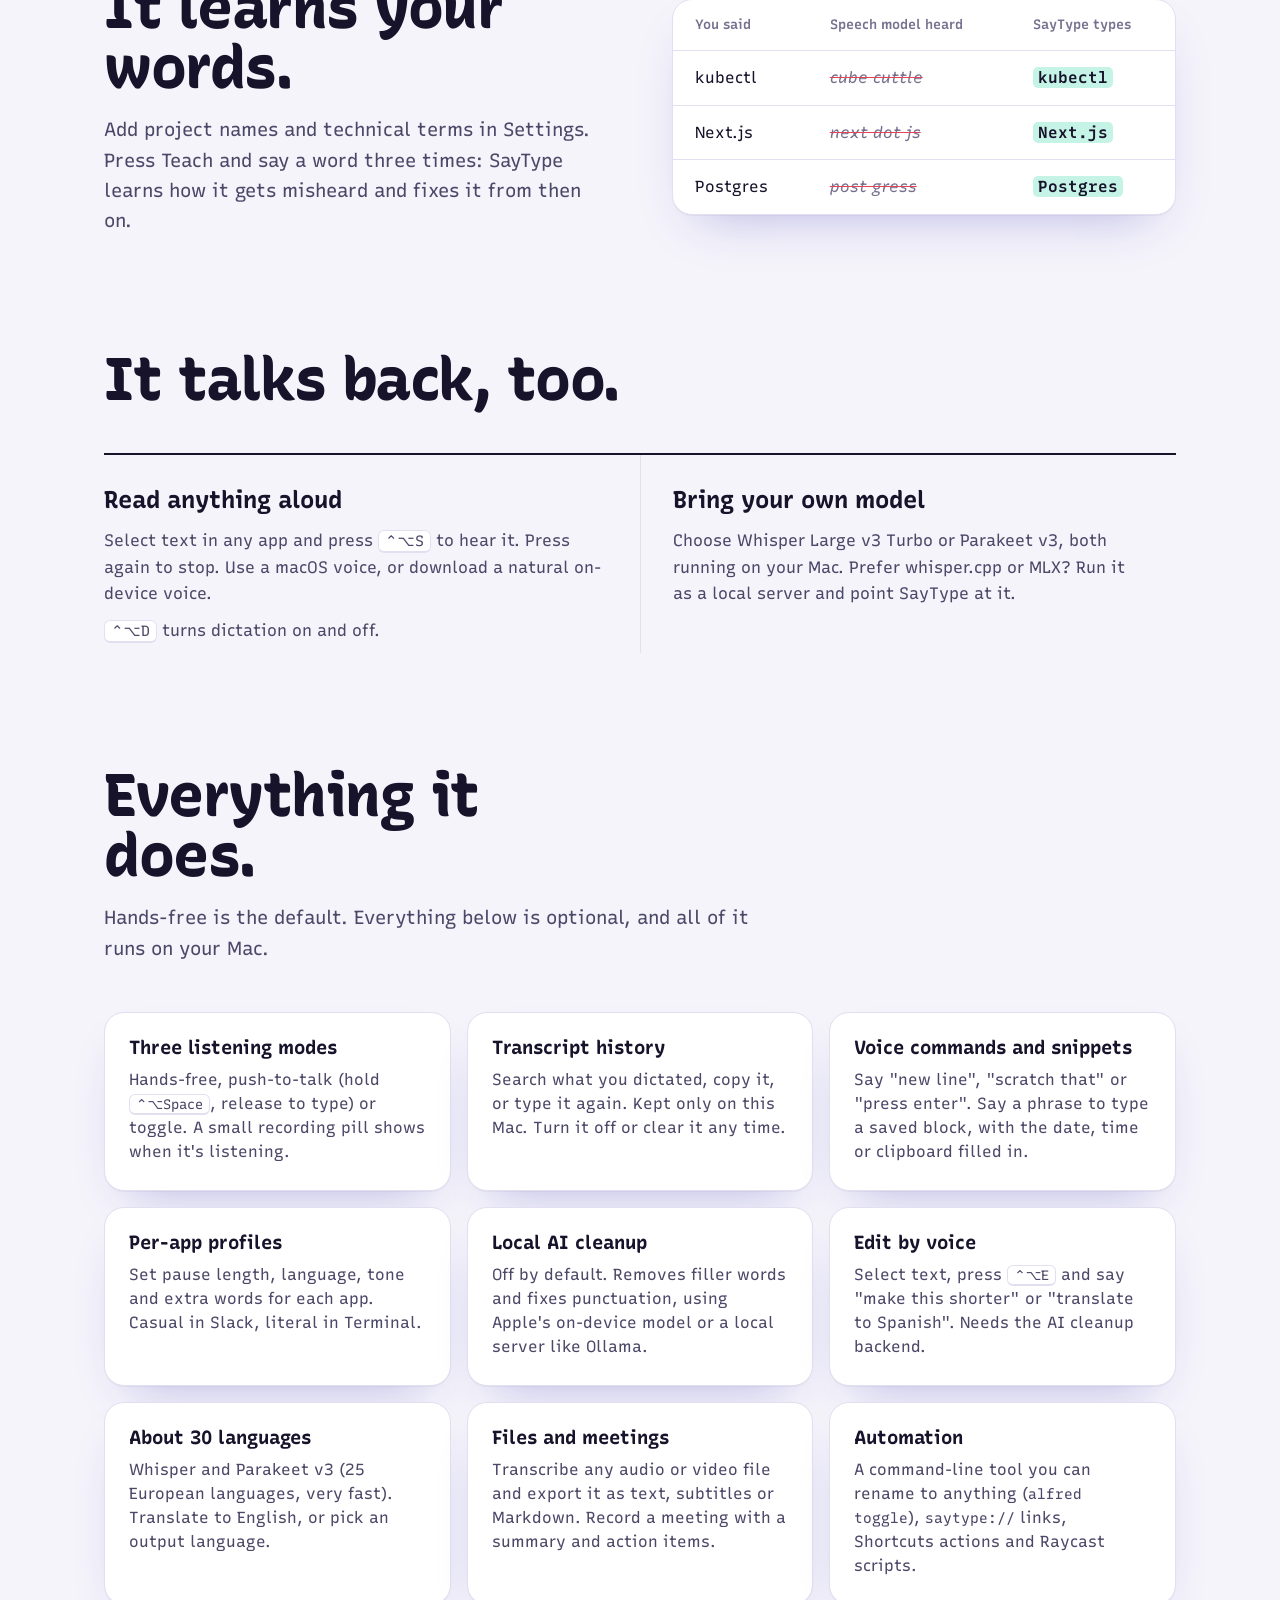
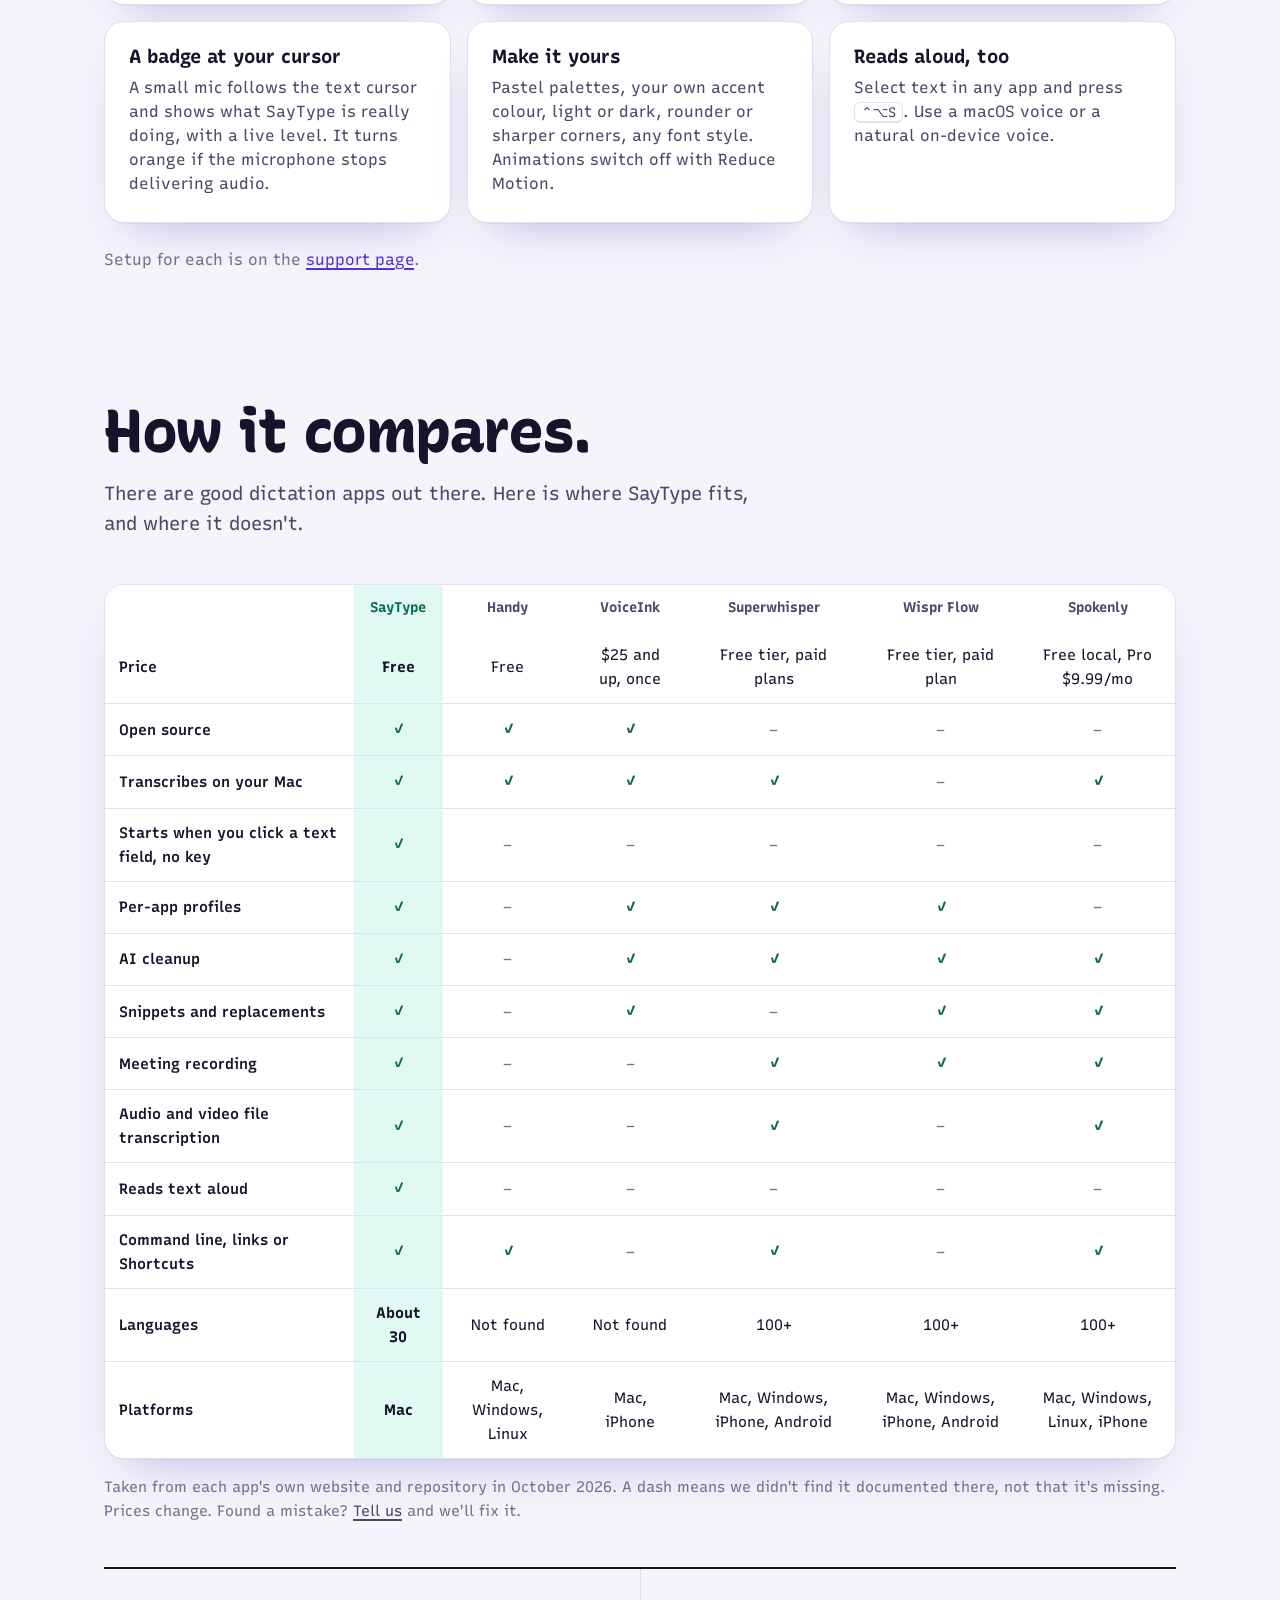
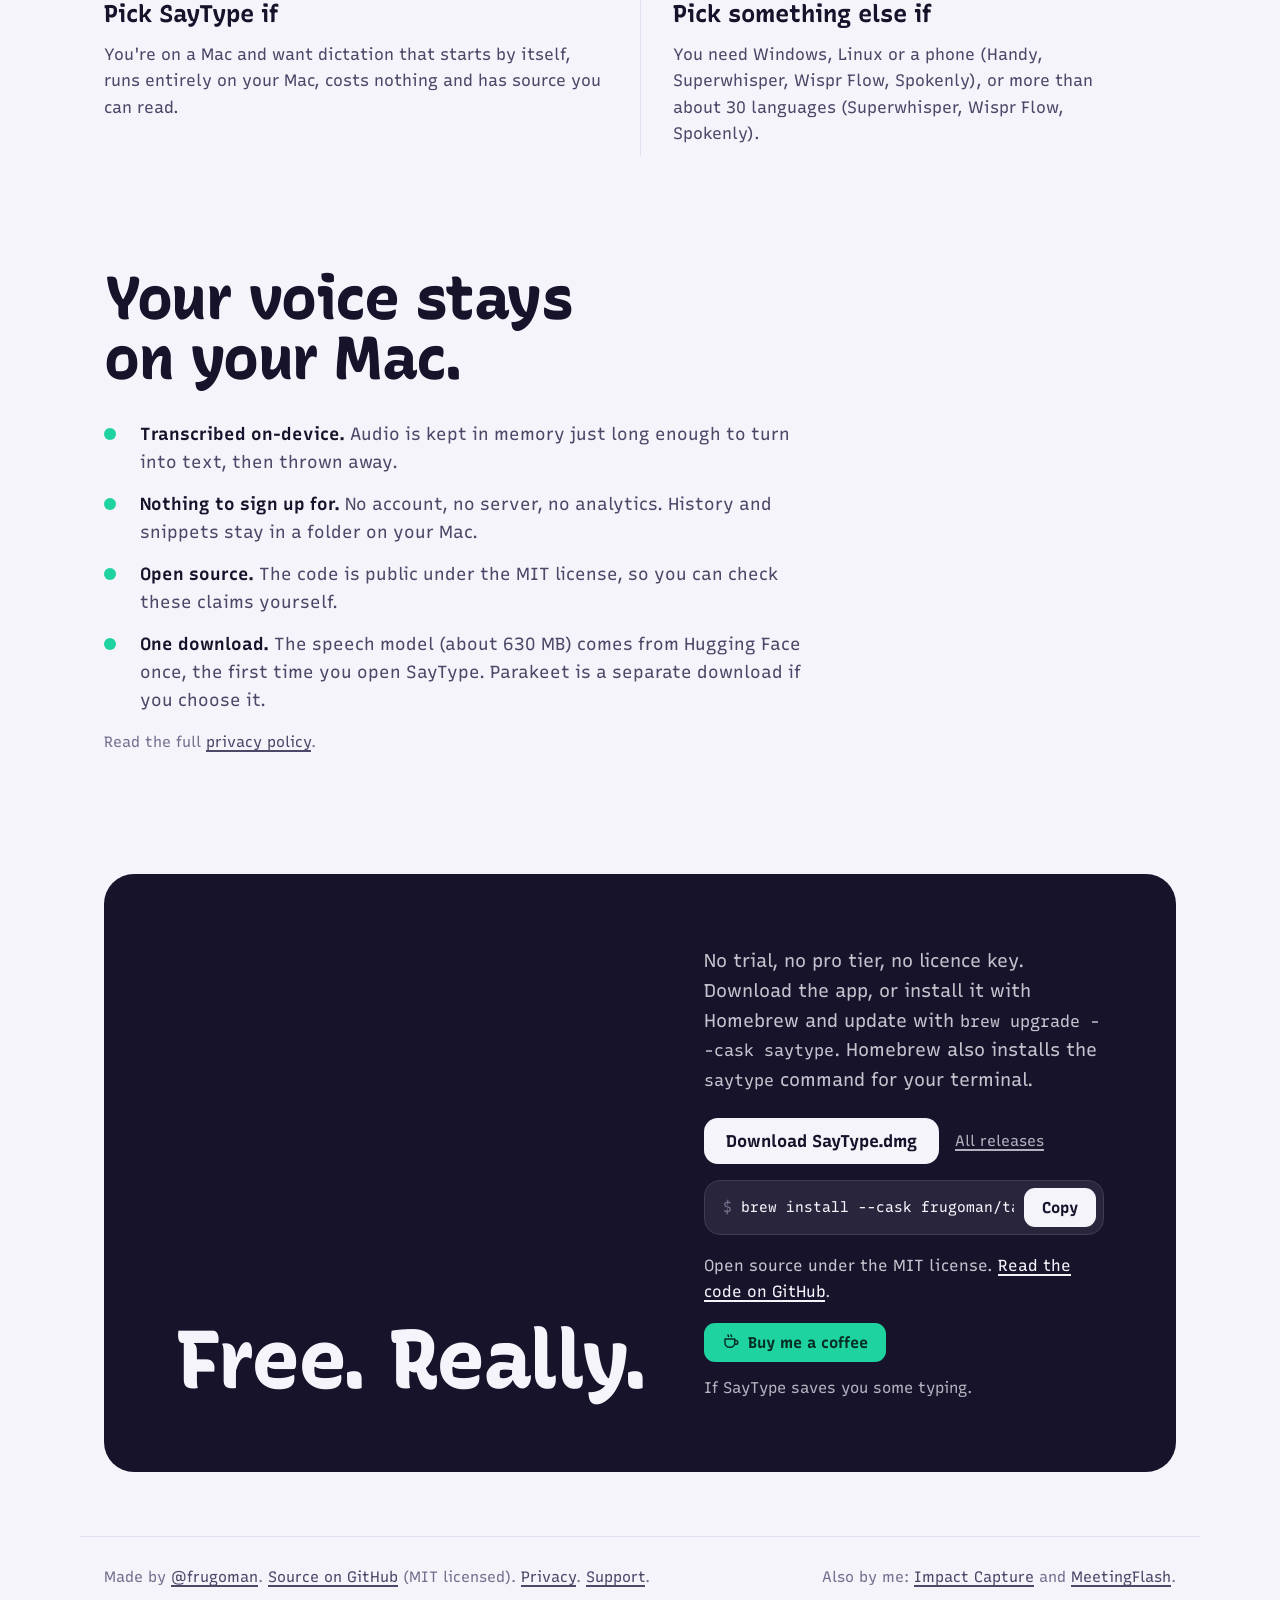
==== commit 5db24940: "Landing page: download button, comparison table, new feature cards" ====
--- a/index.html
+++ b/index.html
@@ -112,6 +112,29 @@
   .pair p { margin: 0 0 10px; color: var(--ink-2); font-size: 16.5px; }
 
   /* Feature cards */
+
+  .get { display: flex; align-items: center; gap: 16px; flex-wrap: wrap; margin: 0 0 16px; }
+  .get .or { font-size: 15px; color: var(--ink-3); }
+  .free .get .or { color: color-mix(in srgb, var(--paper) 70%, var(--ink)); }
+  .btn.big { font-size: 17px; padding: 13px 22px; border-radius: 14px; }
+  .btn.paper { background: var(--paper); color: var(--ink); }
+  .btn.paper:hover { color: var(--ink); }
+  .vh { position: absolute; width: 1px; height: 1px; overflow: hidden; clip: rect(0 0 0 0); white-space: nowrap; }
+
+  .compare { margin-top: 44px; overflow-x: auto; background: var(--sheet); border: 1px solid var(--rule); border-radius: 20px; box-shadow: var(--shadow); }
+  .compare table { border-collapse: separate; border-spacing: 0; width: 100%; min-width: 860px; font-size: 15px; }
+  .compare th, .compare td { padding: 12px 14px; text-align: center; border-bottom: 1px solid var(--rule); vertical-align: middle; }
+  .compare thead th { font-size: 14px; font-weight: 700; color: var(--ink-2); position: sticky; top: 0; background: var(--sheet); }
+  .compare thead a { color: inherit; text-decoration: none; }
+  .compare thead a:hover { text-decoration: underline; }
+  .compare tbody th { text-align: left; font-weight: 600; color: var(--ink); position: sticky; left: 0; background: var(--sheet); min-width: 190px; }
+  .compare tr:last-child th, .compare tr:last-child td { border-bottom: 0; }
+  .compare td.y { color: var(--mint-ink); font-weight: 800; font-size: 17px; }
+  .compare td.n { color: var(--ink-3); }
+  .compare .us { color: var(--mint-ink); }
+  .compare td:nth-child(2), .compare thead th:nth-child(2) { background: color-mix(in srgb, var(--mint) 14%, var(--sheet)); font-weight: 700; }
+  .compare:focus-visible { outline-offset: 2px; }
+
   .features { list-style: none; padding: 0; margin: 48px 0 0; display: grid; grid-template-columns: repeat(3, minmax(0, 1fr)); gap: 16px; }
   .features li { background: var(--sheet); border: 1px solid var(--rule); border-radius: 20px; padding: 24px 24px 26px; box-shadow: var(--shadow); }
   .features h3 { font-size: 19px; margin: 0 0 8px; font-weight: 700; font-variation-settings: "CASL" .6; line-height: 1.2; }
@@ -168,6 +191,7 @@
   <a class="home" href="./"><img src="icon.png" alt="" width="30" height="30">SayType</a>
   <a class="hide-sm" href="#how">How it works</a>
   <a class="hide-sm" href="#features">Features</a>
+  <a class="hide-sm" href="#compare">Compare</a>
   <a href="support/">Support</a>
   <a class="hide-sm" href="privacy/">Privacy</a>
 </nav>
@@ -177,11 +201,18 @@
     <div>
       <h1>Click a text field. Just talk.</h1>
       <p class="lede">SayType is dictation for your Mac with no key to hold. It listens while a text field has focus, and when you pause, your words are typed right where your cursor is. It all runs on your Mac.</p>
+      <div class="get">
+        <a class="btn mint big" href="https://github.com/frugoman/saytype/releases/latest/download/SayType.dmg">
+          <svg width="18" height="18" viewBox="0 0 24 24" fill="none" stroke="currentColor" stroke-width="2.4" stroke-linecap="round" stroke-linejoin="round" aria-hidden="true"><path d="M12 3v12m0 0-4.5-4.5M12 15l4.5-4.5M4 20h16"/></svg>
+          Download for Mac
+        </a>
+        <span class="or">or install with Homebrew</span>
+      </div>
       <div class="install">
         <code id="brew">brew install --cask frugoman/tap/saytype</code>
         <button class="btn ink copy" type="button" data-copy="brew">Copy</button>
       </div>
-      <p class="fine">Free. No trial, no account, no subscription. macOS 14 or later, Apple silicon recommended.</p>
+      <p class="fine">Free and open source. No trial, no account, no subscription. Signed and notarized by Apple. macOS 14 or later, Apple silicon recommended.</p>
     </div>
 
     <div class="stage" role="img" aria-label="Animation: dictating into Slack, a git commit message and an email. While you talk a waveform pulses at the cursor; when you pause, the words are typed. In the commit, the misheard 'cube cuttle' is corrected to kubectl.">
@@ -251,9 +282,42 @@
       <li><h3>Edit by voice</h3><p>Select text, press <kbd>⌃⌥E</kbd> and say "make this shorter" or "translate to Spanish". Needs the AI cleanup backend.</p></li>
       <li><h3>About 30 languages</h3><p>Whisper and Parakeet v3 (25 European languages, very fast). Translate to English, or pick an output language.</p></li>
       <li><h3>Files and meetings</h3><p>Transcribe any audio or video file and export it as text, subtitles or Markdown. Record a meeting with a summary and action items.</p></li>
-      <li><h3>Automation</h3><p>A <code>saytype</code> command, <code>saytype://</code> links, Shortcuts actions and Raycast scripts.</p></li>
+      <li><h3>Automation</h3><p>A command-line tool you can rename to anything (<code>alfred toggle</code>), <code>saytype://</code> links, Shortcuts actions and Raycast scripts.</p></li>
+      <li><h3>A badge at your cursor</h3><p>A small mic follows the text cursor and shows what SayType is really doing, with a live level. It turns orange if the microphone stops delivering audio.</p></li>
+      <li><h3>Make it yours</h3><p>Pastel palettes, your own accent colour, light or dark, rounder or sharper corners, any font style. Animations switch off with Reduce Motion.</p></li>
+      <li><h3>Reads aloud, too</h3><p>Select text in any app and press <kbd>⌃⌥S</kbd>. Use a macOS voice or a natural on-device voice.</p></li>
     </ul>
     <p class="more">Setup for each is on the <a href="support/">support page</a>.</p>
+  </section>
+
+  <section id="compare">
+    <h2>How it compares.</h2>
+    <p class="sub">There are good dictation apps out there. Here is where SayType fits, and where it doesn't.</p>
+    <div class="compare" role="region" aria-label="Comparison table" tabindex="0">
+      <table>
+        <thead><tr><th scope="col"><span class="vh">Feature</span></th><th scope="col" class="us">SayType</th><th scope="col"><a href="https://github.com/cjpais/Handy">Handy</a></th><th scope="col"><a href="https://tryvoiceink.com">VoiceInk</a></th><th scope="col"><a href="https://superwhisper.com">Superwhisper</a></th><th scope="col"><a href="https://wisprflow.ai">Wispr Flow</a></th><th scope="col"><a href="https://spokenly.app">Spokenly</a></th></tr></thead>
+        <tbody>
+          <tr><th scope="row">Price</th><td>Free</td><td>Free</td><td>$25 and up, once</td><td>Free tier, paid plans</td><td>Free tier, paid plan</td><td>Free local, Pro $9.99/mo</td></tr>
+          <tr><th scope="row">Open source</th><td class="y"><span aria-hidden="true">✓</span><span class="vh">Yes</span></td><td class="y"><span aria-hidden="true">✓</span><span class="vh">Yes</span></td><td class="y"><span aria-hidden="true">✓</span><span class="vh">Yes</span></td><td class="n"><span aria-hidden="true">–</span><span class="vh">Not found on their site</span></td><td class="n"><span aria-hidden="true">–</span><span class="vh">Not found on their site</span></td><td class="n"><span aria-hidden="true">–</span><span class="vh">Not found on their site</span></td></tr>
+          <tr><th scope="row">Transcribes on your Mac</th><td class="y"><span aria-hidden="true">✓</span><span class="vh">Yes</span></td><td class="y"><span aria-hidden="true">✓</span><span class="vh">Yes</span></td><td class="y"><span aria-hidden="true">✓</span><span class="vh">Yes</span></td><td class="y"><span aria-hidden="true">✓</span><span class="vh">Yes</span></td><td class="n"><span aria-hidden="true">–</span><span class="vh">Not found on their site</span></td><td class="y"><span aria-hidden="true">✓</span><span class="vh">Yes</span></td></tr>
+          <tr><th scope="row">Starts when you click a text field, no key</th><td class="y"><span aria-hidden="true">✓</span><span class="vh">Yes</span></td><td class="n"><span aria-hidden="true">–</span><span class="vh">Not found on their site</span></td><td class="n"><span aria-hidden="true">–</span><span class="vh">Not found on their site</span></td><td class="n"><span aria-hidden="true">–</span><span class="vh">Not found on their site</span></td><td class="n"><span aria-hidden="true">–</span><span class="vh">Not found on their site</span></td><td class="n"><span aria-hidden="true">–</span><span class="vh">Not found on their site</span></td></tr>
+          <tr><th scope="row">Per-app profiles</th><td class="y"><span aria-hidden="true">✓</span><span class="vh">Yes</span></td><td class="n"><span aria-hidden="true">–</span><span class="vh">Not found on their site</span></td><td class="y"><span aria-hidden="true">✓</span><span class="vh">Yes</span></td><td class="y"><span aria-hidden="true">✓</span><span class="vh">Yes</span></td><td class="y"><span aria-hidden="true">✓</span><span class="vh">Yes</span></td><td class="n"><span aria-hidden="true">–</span><span class="vh">Not found on their site</span></td></tr>
+          <tr><th scope="row">AI cleanup</th><td class="y"><span aria-hidden="true">✓</span><span class="vh">Yes</span></td><td class="n"><span aria-hidden="true">–</span><span class="vh">Not found on their site</span></td><td class="y"><span aria-hidden="true">✓</span><span class="vh">Yes</span></td><td class="y"><span aria-hidden="true">✓</span><span class="vh">Yes</span></td><td class="y"><span aria-hidden="true">✓</span><span class="vh">Yes</span></td><td class="y"><span aria-hidden="true">✓</span><span class="vh">Yes</span></td></tr>
+          <tr><th scope="row">Snippets and replacements</th><td class="y"><span aria-hidden="true">✓</span><span class="vh">Yes</span></td><td class="n"><span aria-hidden="true">–</span><span class="vh">Not found on their site</span></td><td class="y"><span aria-hidden="true">✓</span><span class="vh">Yes</span></td><td class="n"><span aria-hidden="true">–</span><span class="vh">Not found on their site</span></td><td class="y"><span aria-hidden="true">✓</span><span class="vh">Yes</span></td><td class="y"><span aria-hidden="true">✓</span><span class="vh">Yes</span></td></tr>
+          <tr><th scope="row">Meeting recording</th><td class="y"><span aria-hidden="true">✓</span><span class="vh">Yes</span></td><td class="n"><span aria-hidden="true">–</span><span class="vh">Not found on their site</span></td><td class="n"><span aria-hidden="true">–</span><span class="vh">Not found on their site</span></td><td class="y"><span aria-hidden="true">✓</span><span class="vh">Yes</span></td><td class="y"><span aria-hidden="true">✓</span><span class="vh">Yes</span></td><td class="y"><span aria-hidden="true">✓</span><span class="vh">Yes</span></td></tr>
+          <tr><th scope="row">Audio and video file transcription</th><td class="y"><span aria-hidden="true">✓</span><span class="vh">Yes</span></td><td class="n"><span aria-hidden="true">–</span><span class="vh">Not found on their site</span></td><td class="n"><span aria-hidden="true">–</span><span class="vh">Not found on their site</span></td><td class="y"><span aria-hidden="true">✓</span><span class="vh">Yes</span></td><td class="n"><span aria-hidden="true">–</span><span class="vh">Not found on their site</span></td><td class="y"><span aria-hidden="true">✓</span><span class="vh">Yes</span></td></tr>
+          <tr><th scope="row">Reads text aloud</th><td class="y"><span aria-hidden="true">✓</span><span class="vh">Yes</span></td><td class="n"><span aria-hidden="true">–</span><span class="vh">Not found on their site</span></td><td class="n"><span aria-hidden="true">–</span><span class="vh">Not found on their site</span></td><td class="n"><span aria-hidden="true">–</span><span class="vh">Not found on their site</span></td><td class="n"><span aria-hidden="true">–</span><span class="vh">Not found on their site</span></td><td class="n"><span aria-hidden="true">–</span><span class="vh">Not found on their site</span></td></tr>
+          <tr><th scope="row">Command line, links or Shortcuts</th><td class="y"><span aria-hidden="true">✓</span><span class="vh">Yes</span></td><td class="y"><span aria-hidden="true">✓</span><span class="vh">Yes</span></td><td class="n"><span aria-hidden="true">–</span><span class="vh">Not found on their site</span></td><td class="y"><span aria-hidden="true">✓</span><span class="vh">Yes</span></td><td class="n"><span aria-hidden="true">–</span><span class="vh">Not found on their site</span></td><td class="y"><span aria-hidden="true">✓</span><span class="vh">Yes</span></td></tr>
+          <tr><th scope="row">Languages</th><td>About 30</td><td>Not found</td><td>Not found</td><td>100+</td><td>100+</td><td>100+</td></tr>
+          <tr><th scope="row">Platforms</th><td>Mac</td><td>Mac, Windows, Linux</td><td>Mac, iPhone</td><td>Mac, Windows, iPhone, Android</td><td>Mac, Windows, iPhone, Android</td><td>Mac, Windows, Linux, iPhone</td></tr>
+        </tbody>
+      </table>
+    </div>
+    <p class="fine">Taken from each app's own website and repository in October 2026. A dash means we didn't find it documented there, not that it's missing. Prices change. Found a mistake? <a href="https://github.com/frugoman/saytype/issues">Tell us</a> and we'll fix it.</p>
+    <div class="pair">
+      <div><h3>Pick SayType if</h3><p>You're on a Mac and want dictation that starts by itself, runs entirely on your Mac, costs nothing and has source you can read.</p></div>
+      <div><h3>Pick something else if</h3><p>You need Windows, Linux or a phone (Handy, Superwhisper, Wispr Flow, Spokenly), or more than about 30 languages (Superwhisper, Wispr Flow, Spokenly).</p></div>
+    </div>
   </section>
 
   <section id="privacy">
@@ -270,7 +334,11 @@
   <div class="free">
     <h2>Free. Really.</h2>
     <div>
-      <p>No trial, no pro tier, no licence key. Install it with Homebrew and update with <code>brew upgrade --cask saytype</code>. Homebrew also installs the <code>saytype</code> command for your terminal.</p>
+      <p>No trial, no pro tier, no licence key. Download the app, or install it with Homebrew and update with <code>brew upgrade --cask saytype</code>. Homebrew also installs the <code>saytype</code> command for your terminal.</p>
+      <div class="get">
+        <a class="btn paper big" href="https://github.com/frugoman/saytype/releases/latest/download/SayType.dmg">Download SayType.dmg</a>
+        <a class="or" href="https://github.com/frugoman/saytype/releases">All releases</a>
+      </div>
       <div class="install">
         <code id="brew2">brew install --cask frugoman/tap/saytype</code>
         <button class="btn ink copy" type="button" data-copy="brew2">Copy</button>
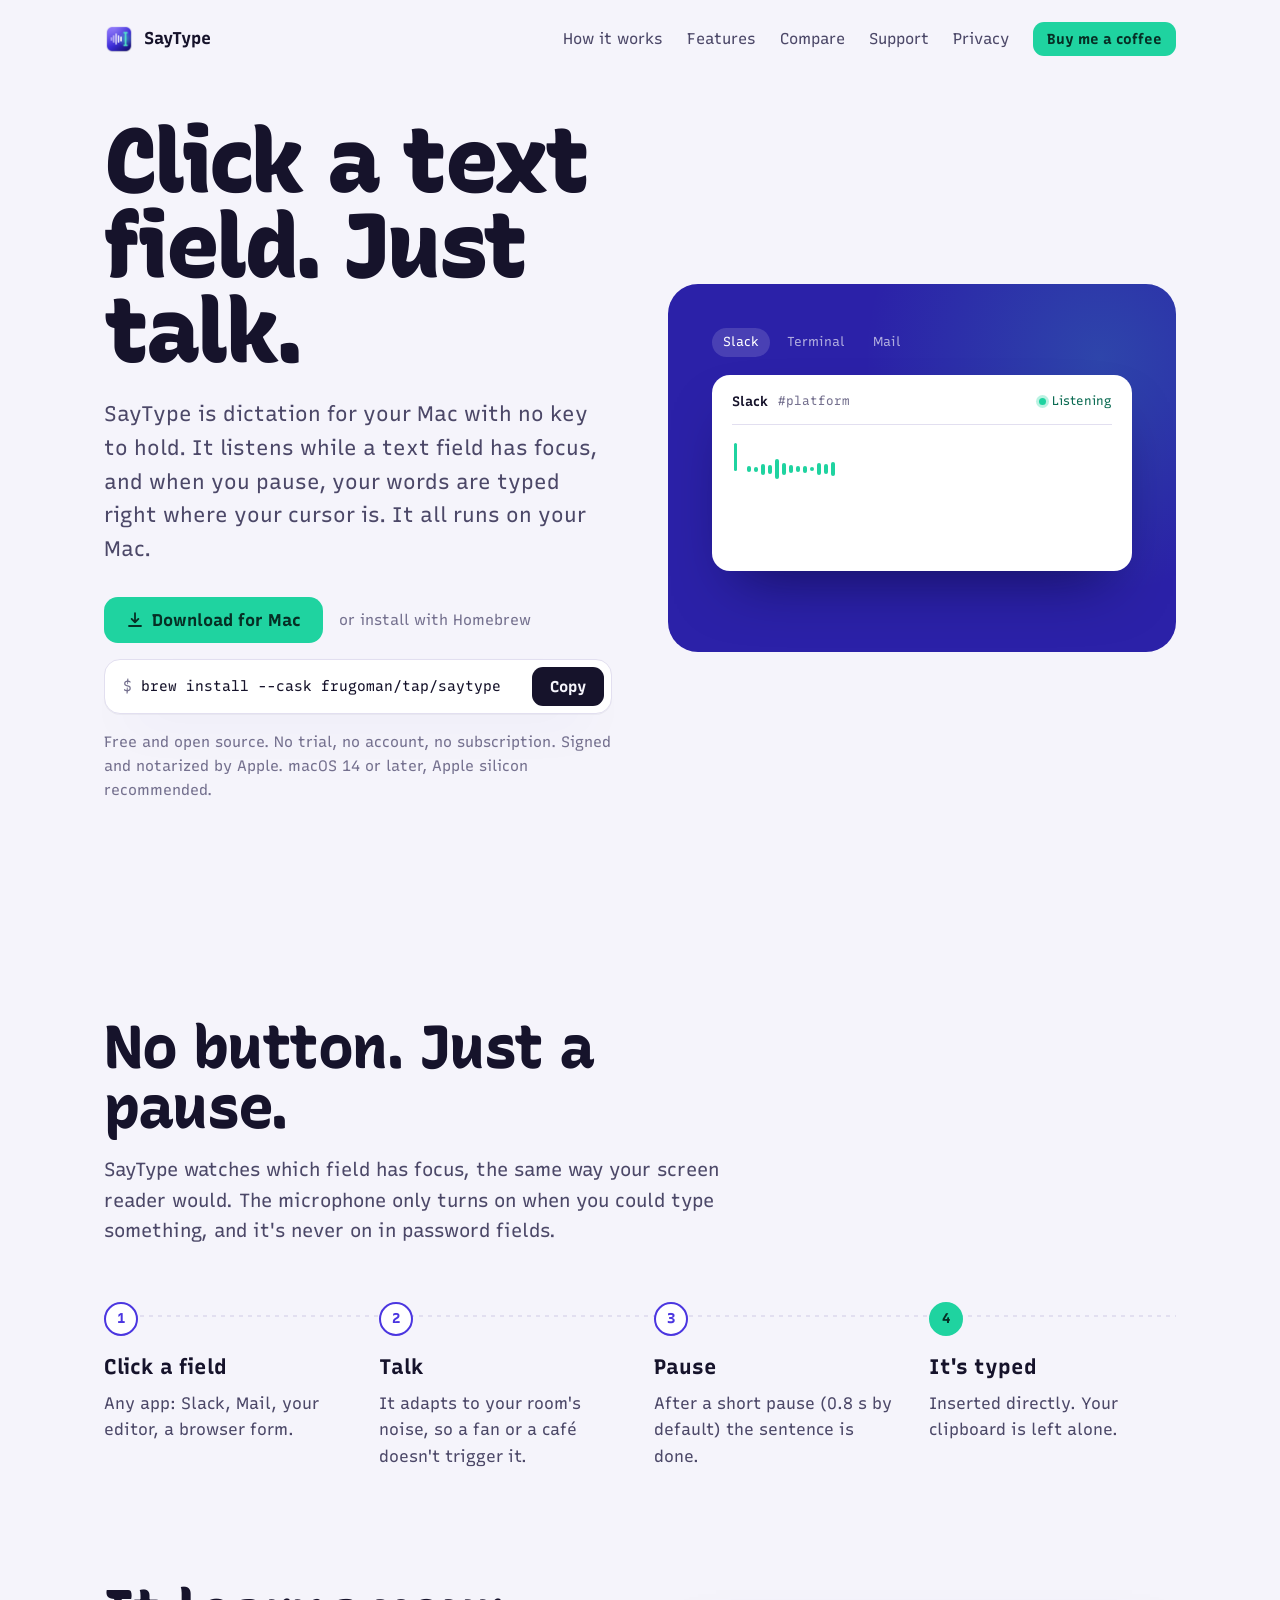
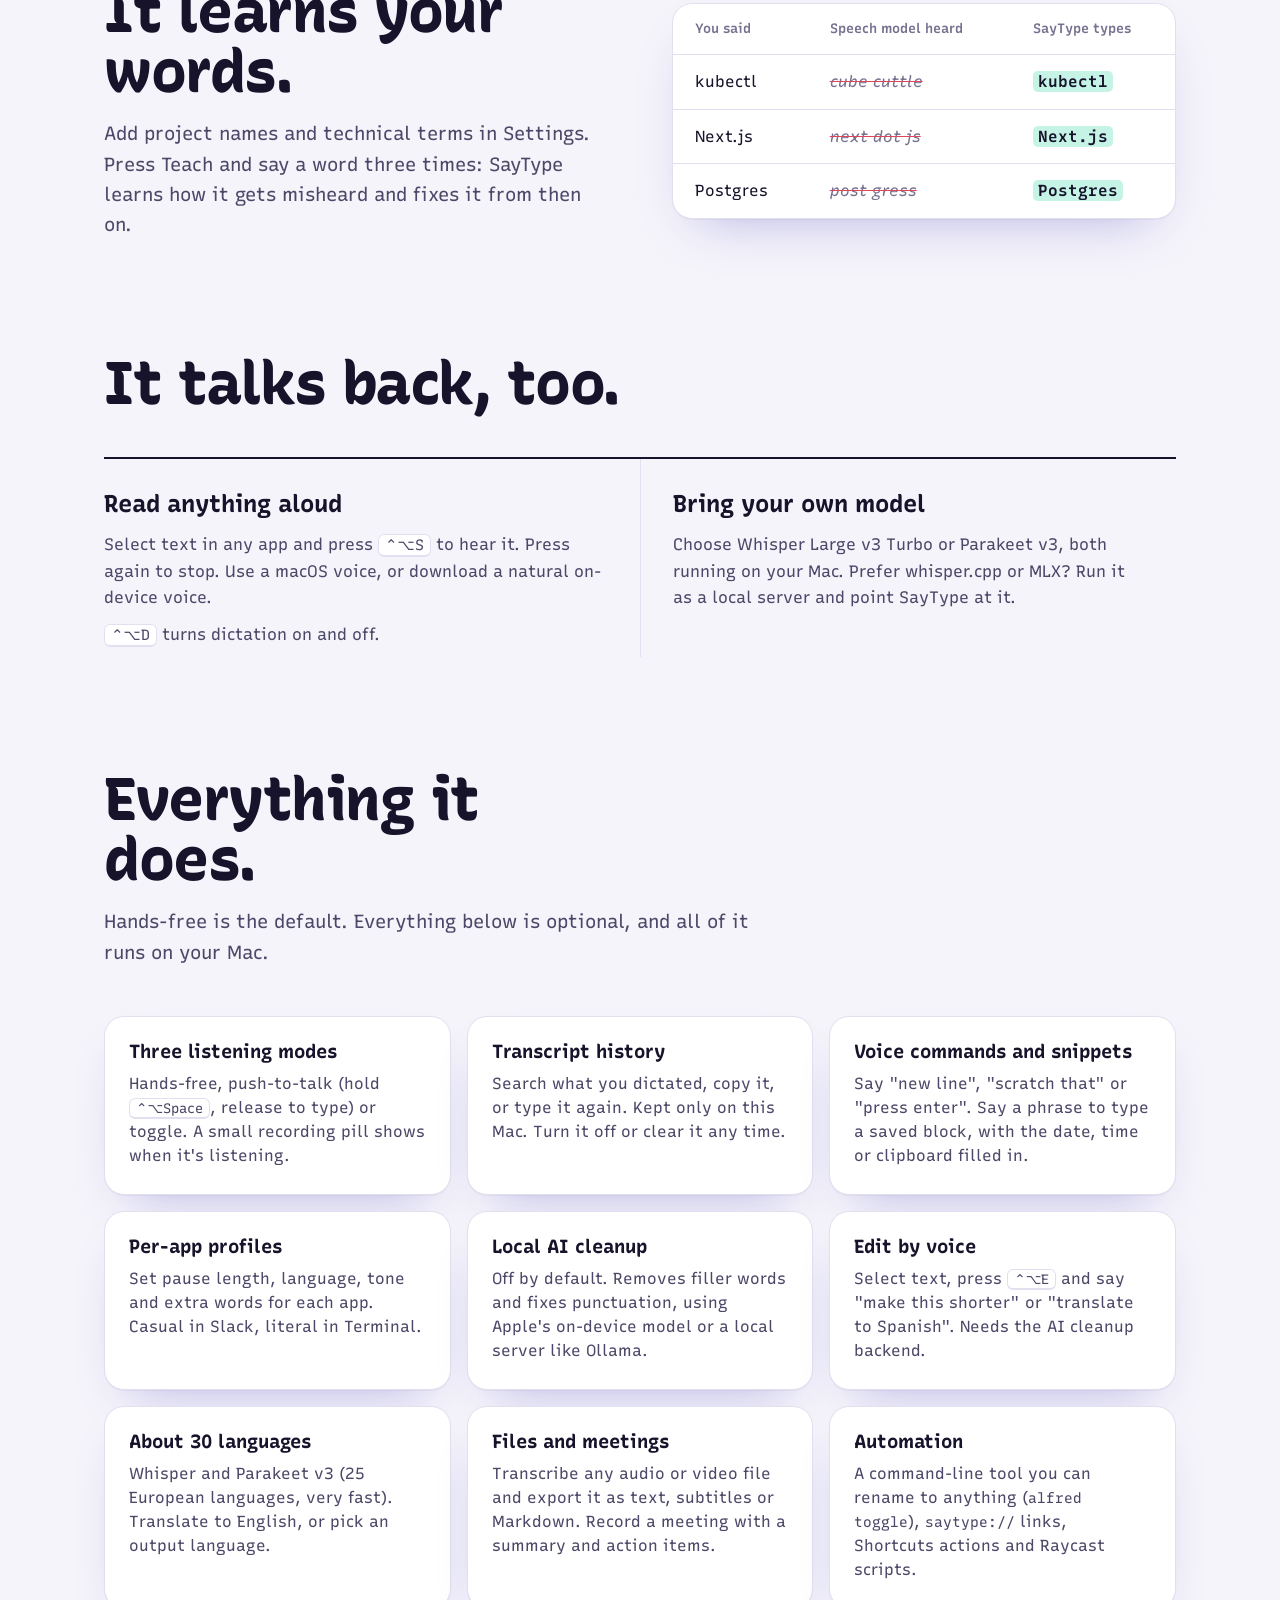
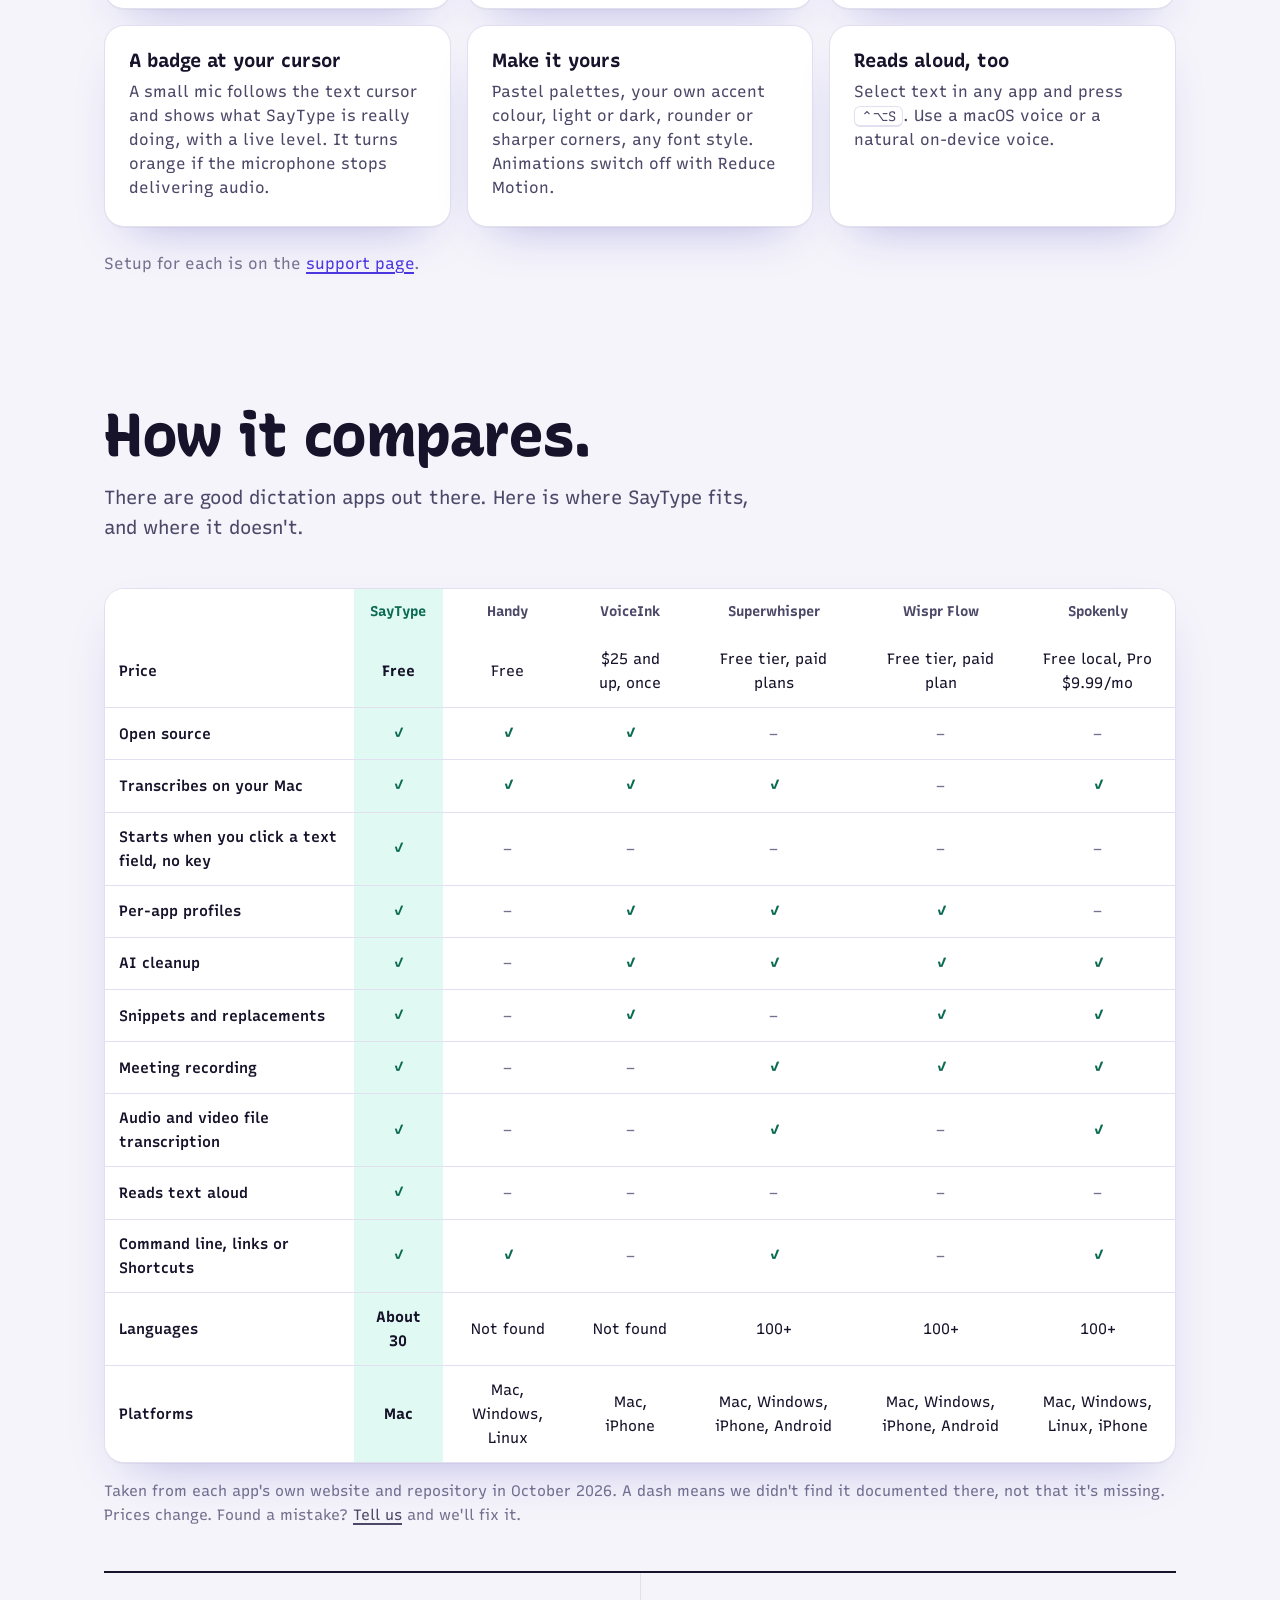
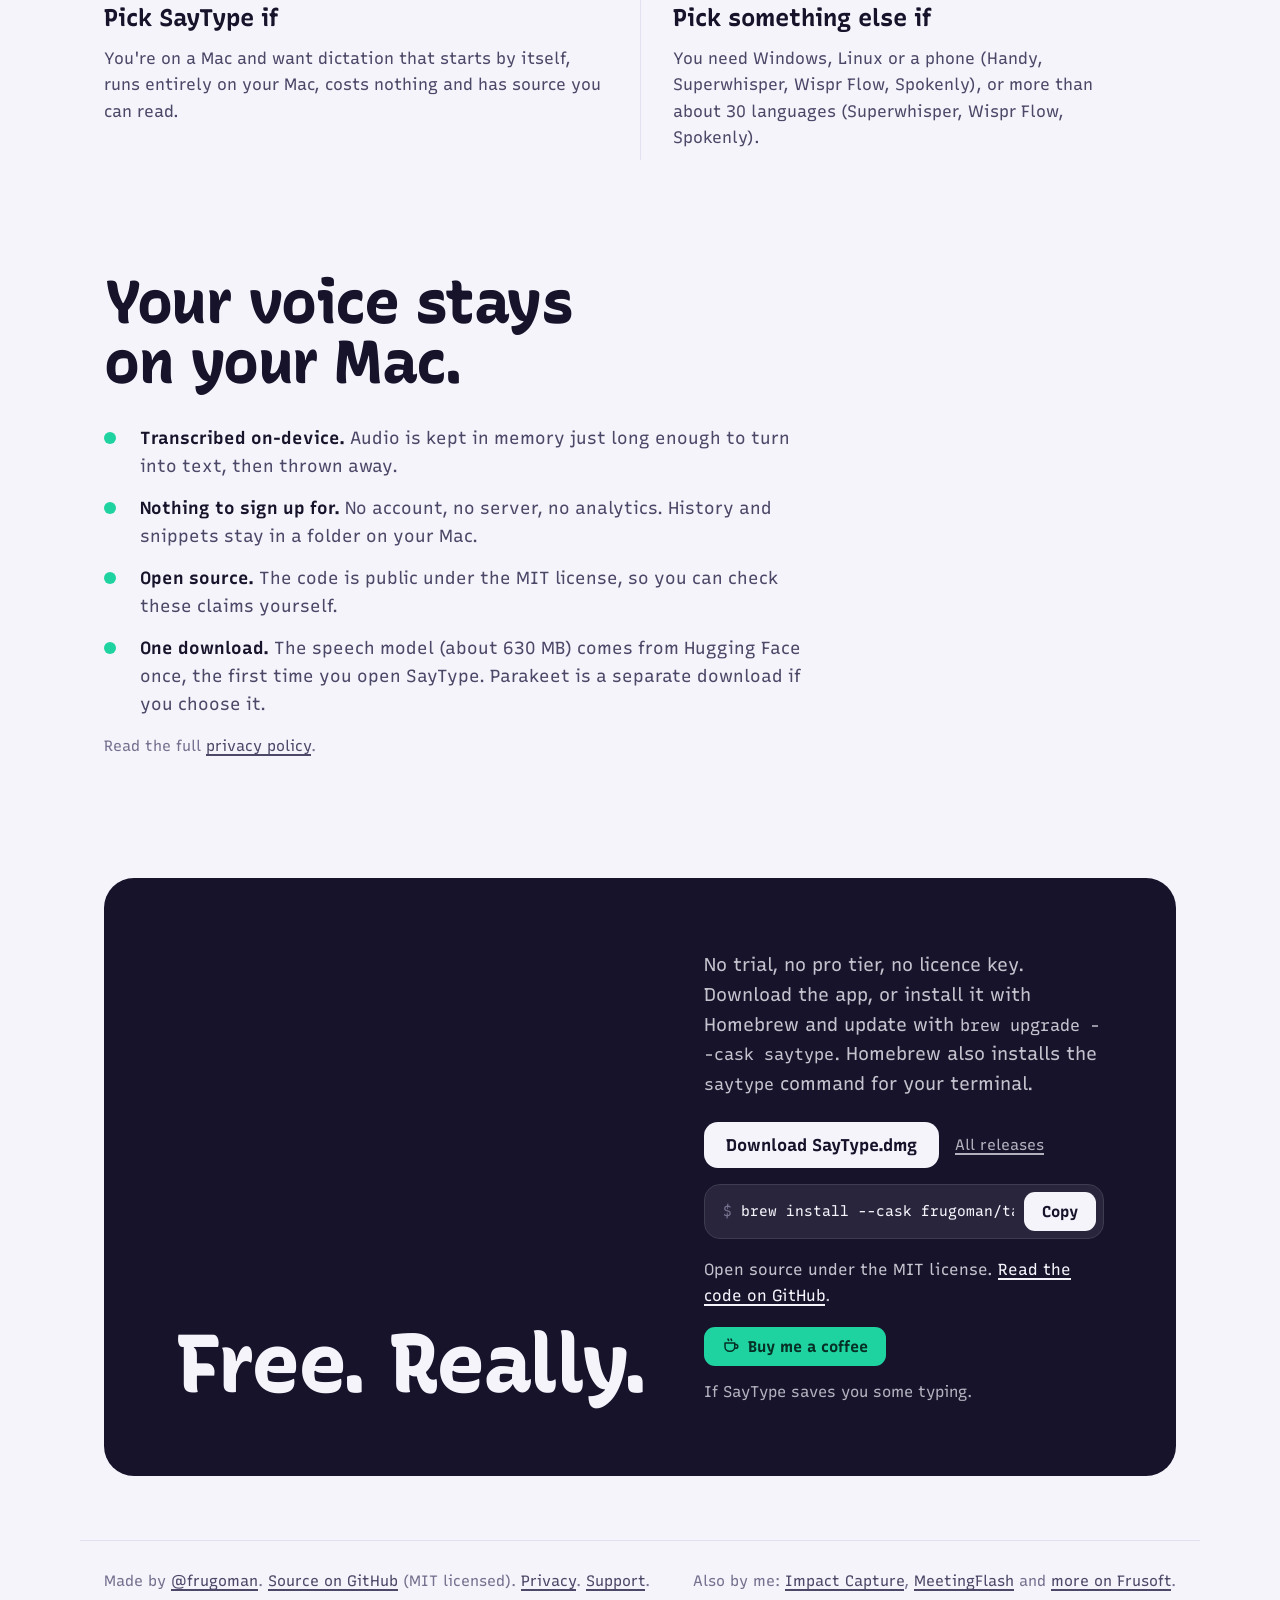
==== commit 09546825: "Buy me a coffee in the nav, link Frusoft, fix sideways scroll on phones The comparison table's visua" ====
--- a/index.html
+++ b/index.html
@@ -121,7 +121,7 @@
   .btn.paper:hover { color: var(--ink); }
   .vh { position: absolute; width: 1px; height: 1px; overflow: hidden; clip: rect(0 0 0 0); white-space: nowrap; }
 
-  .compare { margin-top: 44px; overflow-x: auto; background: var(--sheet); border: 1px solid var(--rule); border-radius: 20px; box-shadow: var(--shadow); }
+  .compare { position: relative; margin-top: 44px; overflow-x: auto; background: var(--sheet); border: 1px solid var(--rule); border-radius: 20px; box-shadow: var(--shadow); }
   .compare table { border-collapse: separate; border-spacing: 0; width: 100%; min-width: 860px; font-size: 15px; }
   .compare th, .compare td { padding: 12px 14px; text-align: center; border-bottom: 1px solid var(--rule); vertical-align: middle; }
   .compare thead th { font-size: 14px; font-weight: 700; color: var(--ink-2); position: sticky; top: 0; background: var(--sheet); }
@@ -194,6 +194,7 @@
   <a class="hide-sm" href="#compare">Compare</a>
   <a href="support/">Support</a>
   <a class="hide-sm" href="privacy/">Privacy</a>
+  <a class="btn mint" href="https://buymeacoffee.com/frugoman" style="padding: 8px 14px; font-size: 14.5px">Buy me a coffee</a>
 </nav>
 
 <main class="wrap">
@@ -357,7 +358,7 @@
 
 <footer class="site-footer">
   <span>Made by <a href="https://github.com/frugoman">@frugoman</a>. <a href="https://github.com/frugoman/saytype">Source on GitHub</a> (MIT licensed). <a href="privacy/">Privacy</a>. <a href="support/">Support</a>.</span>
-  <span>Also by me: <a href="https://frugoman.github.io/impact-capture/">Impact Capture</a> and <a href="https://frugoman.github.io/meeting-flash/">MeetingFlash</a>.</span>
+  <span>Also by me: <a href="https://frugoman.github.io/impact-capture/">Impact Capture</a>, <a href="https://frugoman.github.io/meeting-flash/">MeetingFlash</a> and <a href="https://frusoft-web.web.app">more on Frusoft</a>.</span>
 </footer>
 
 <script>
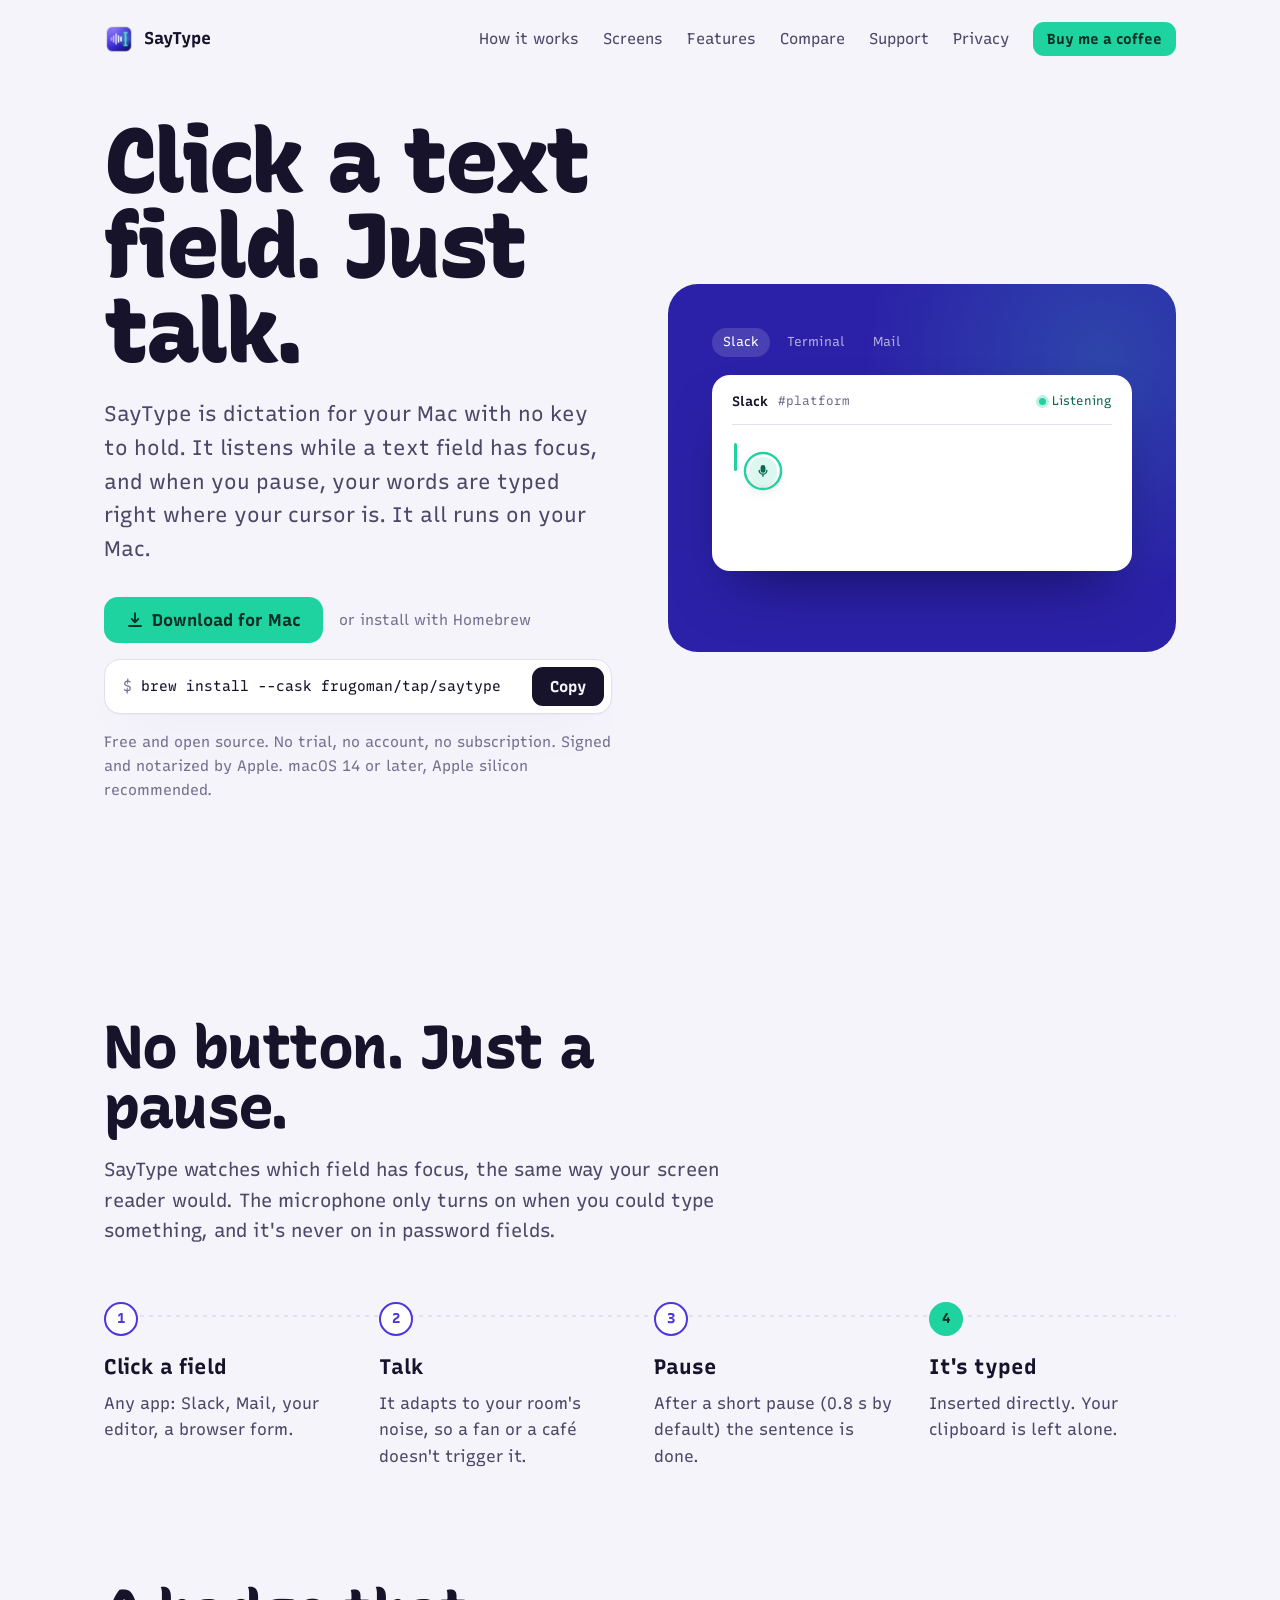
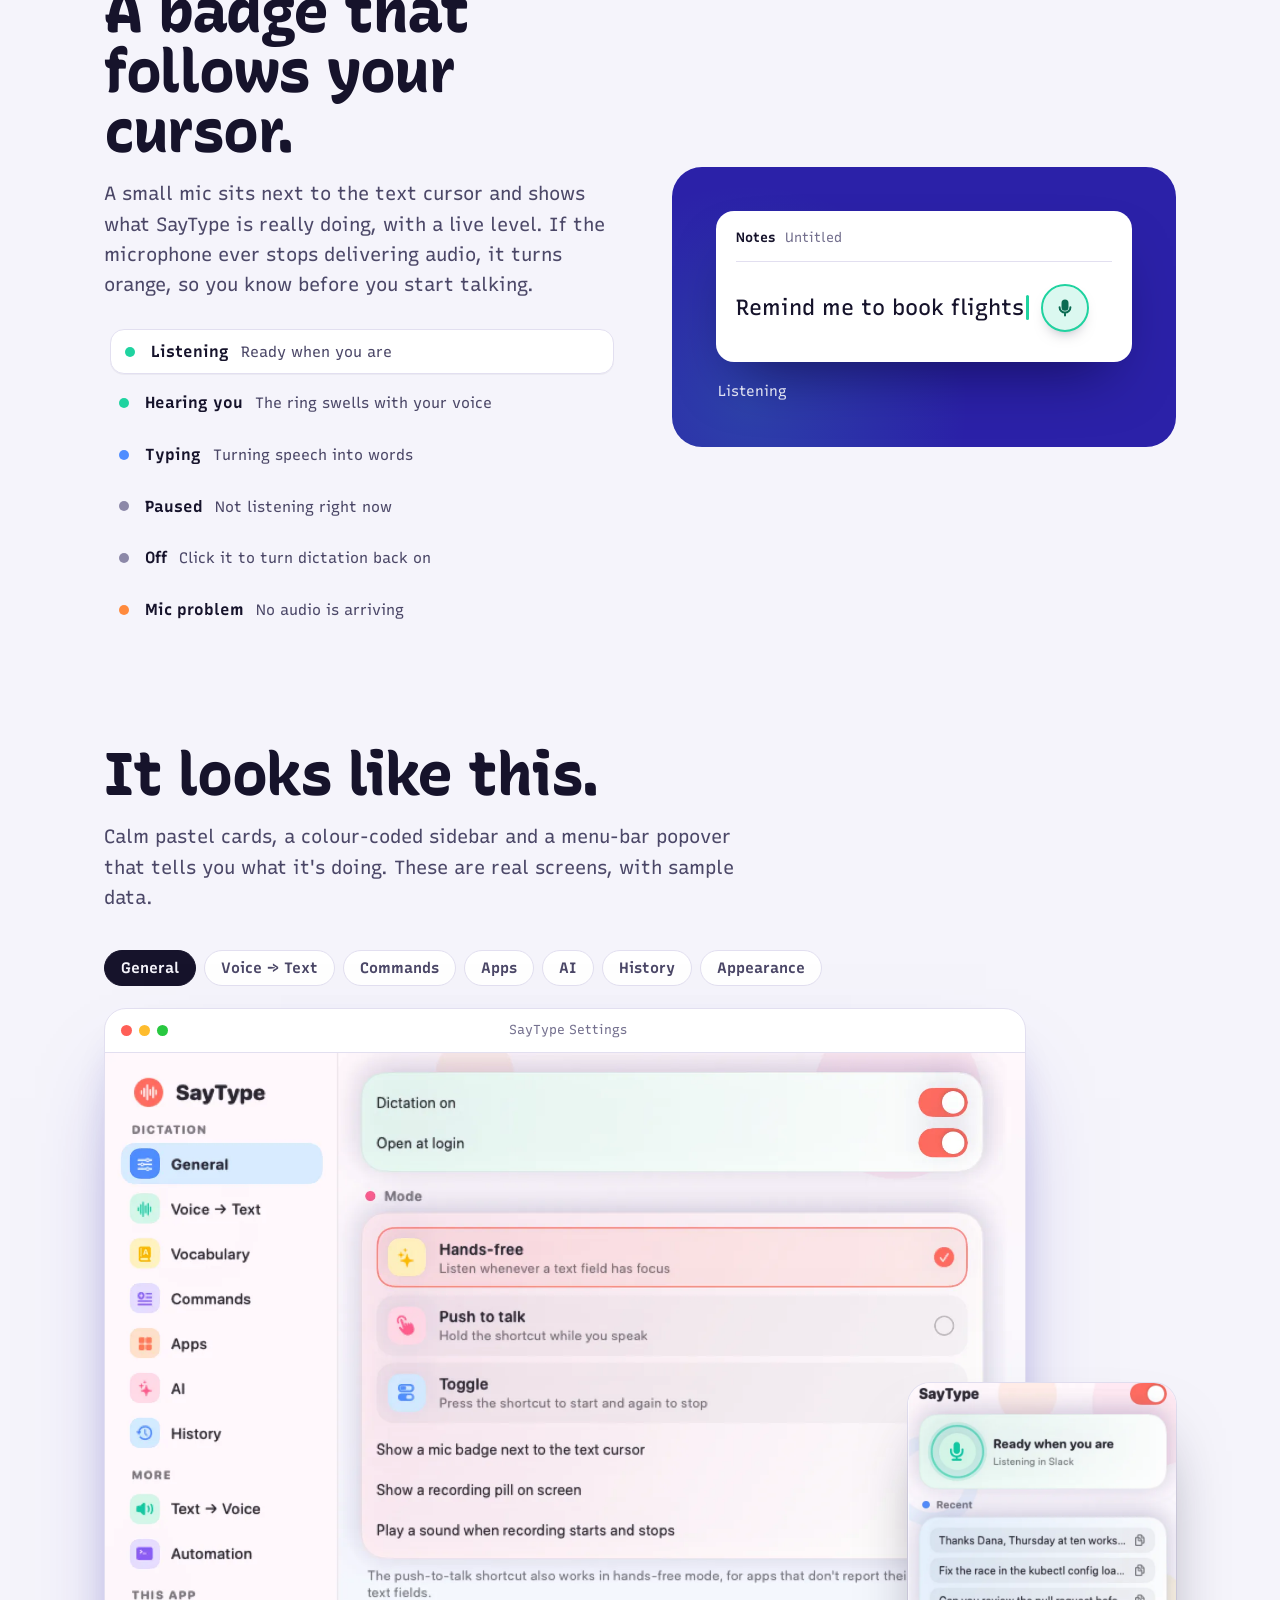
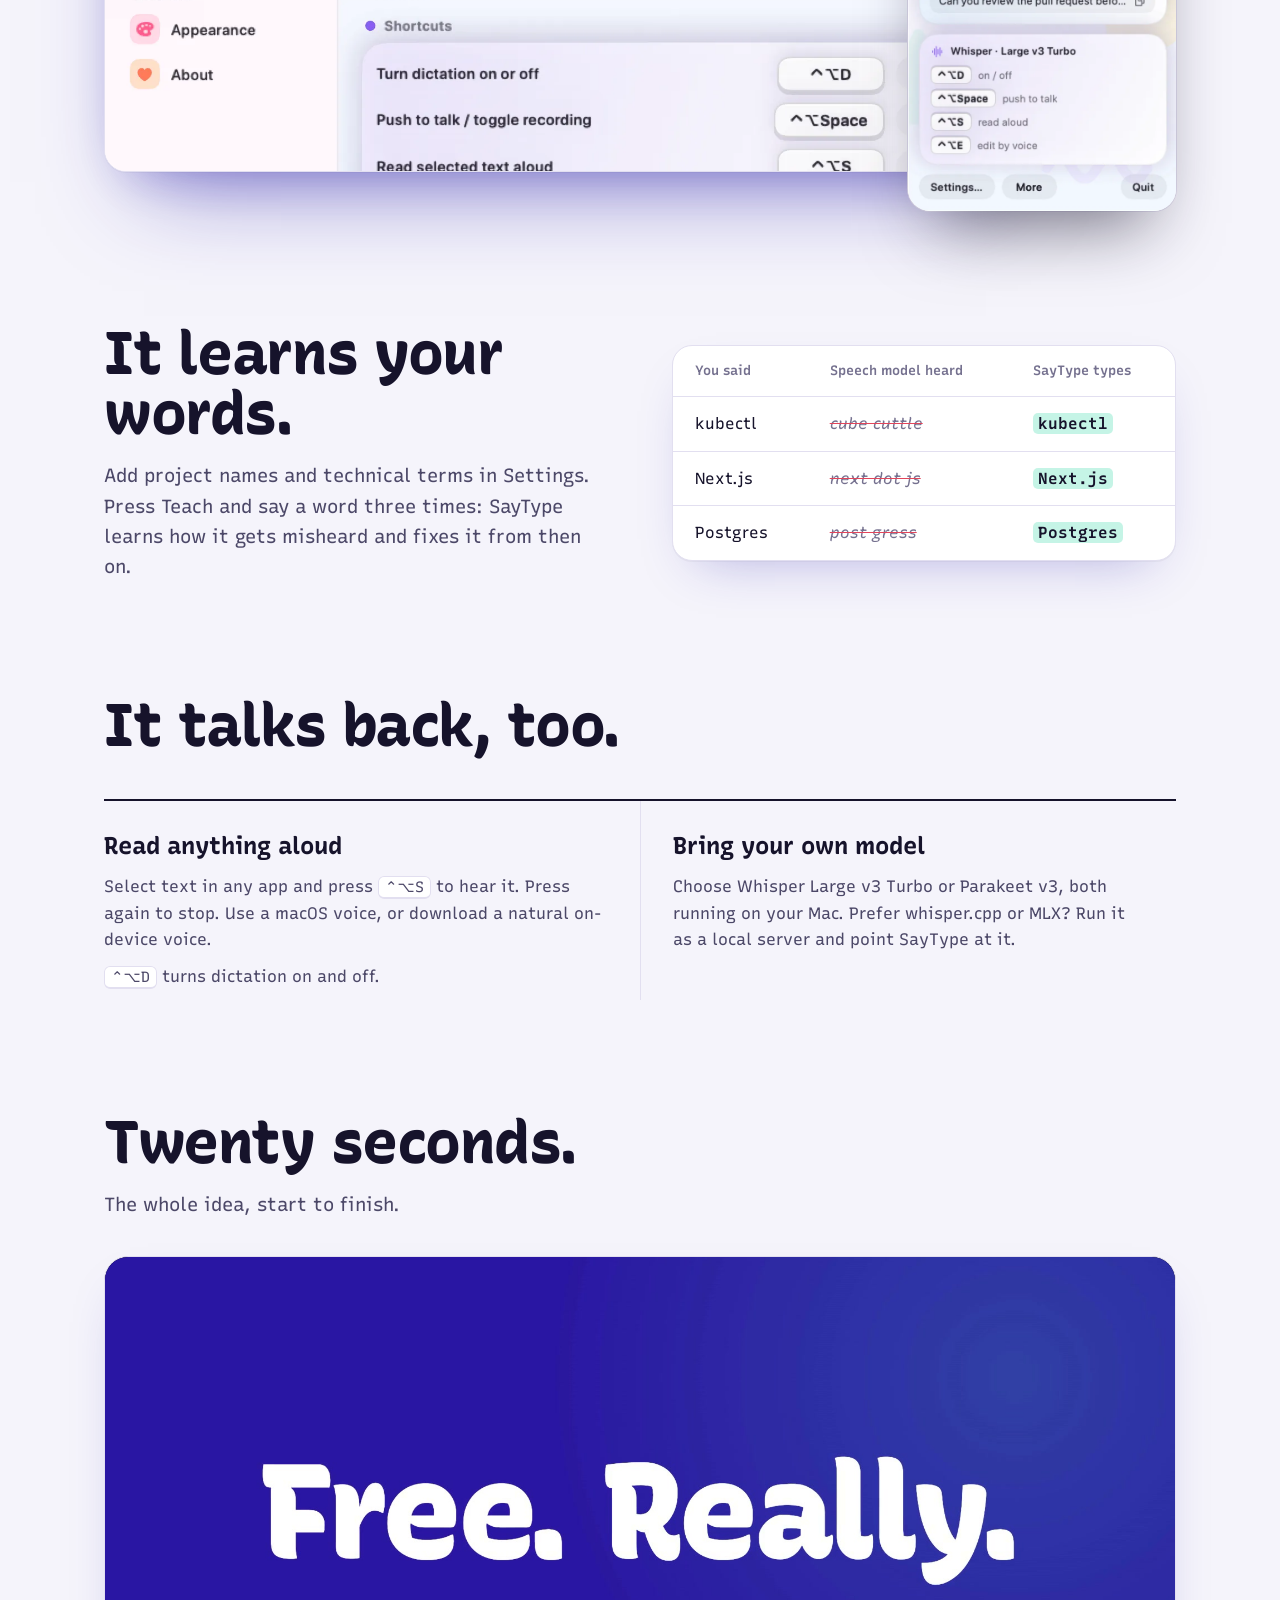
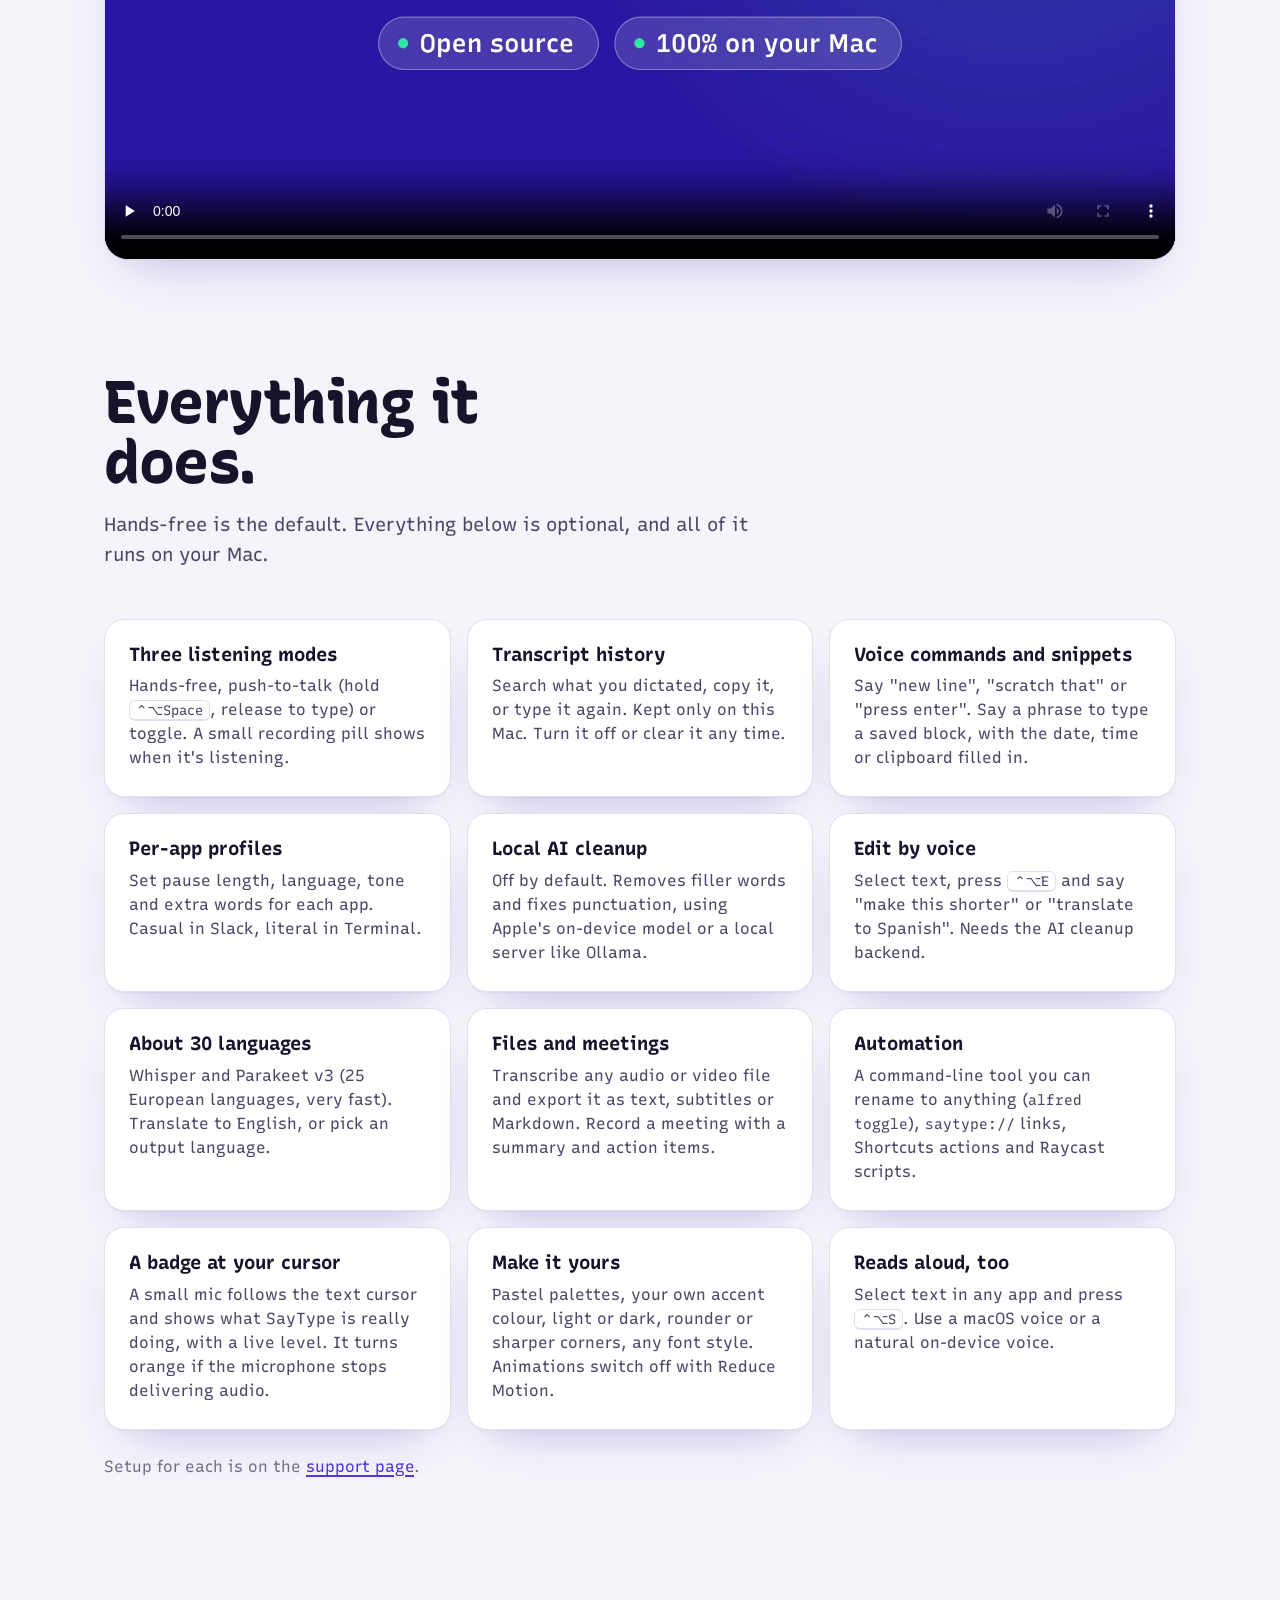
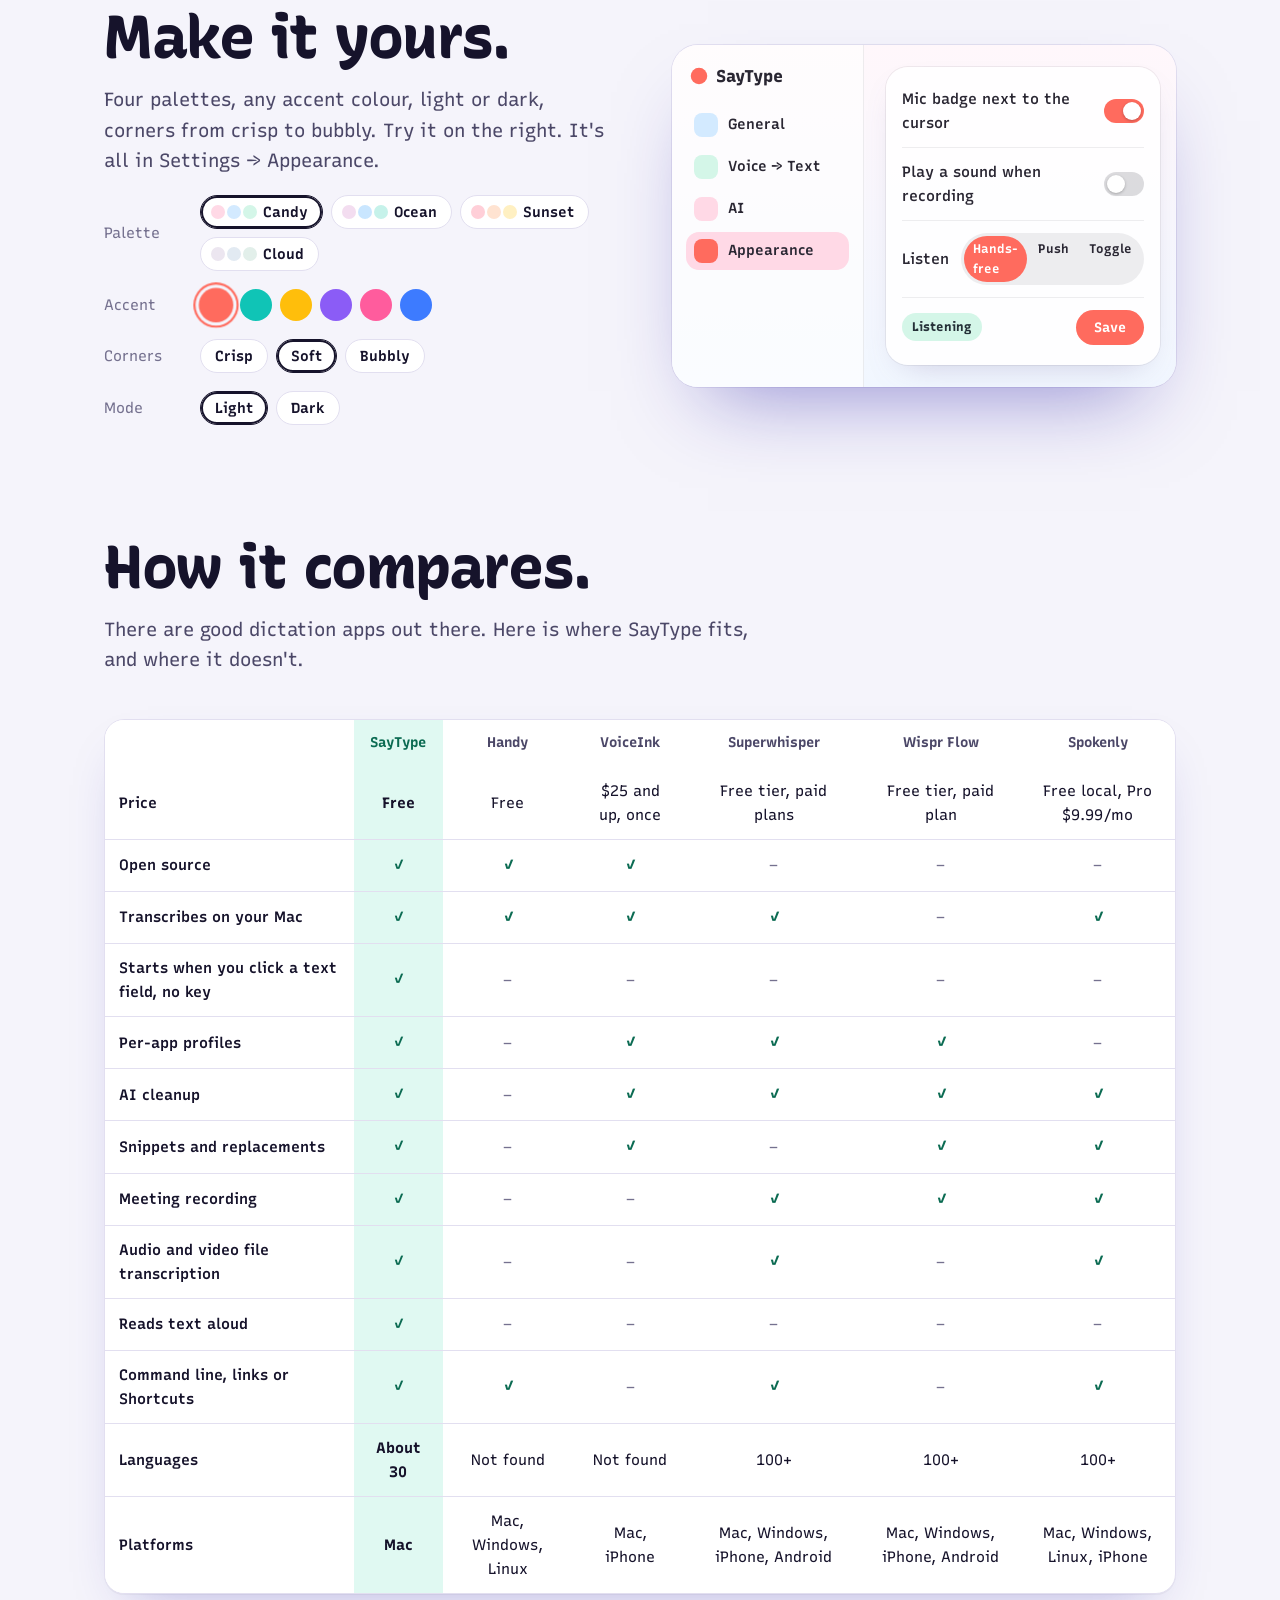
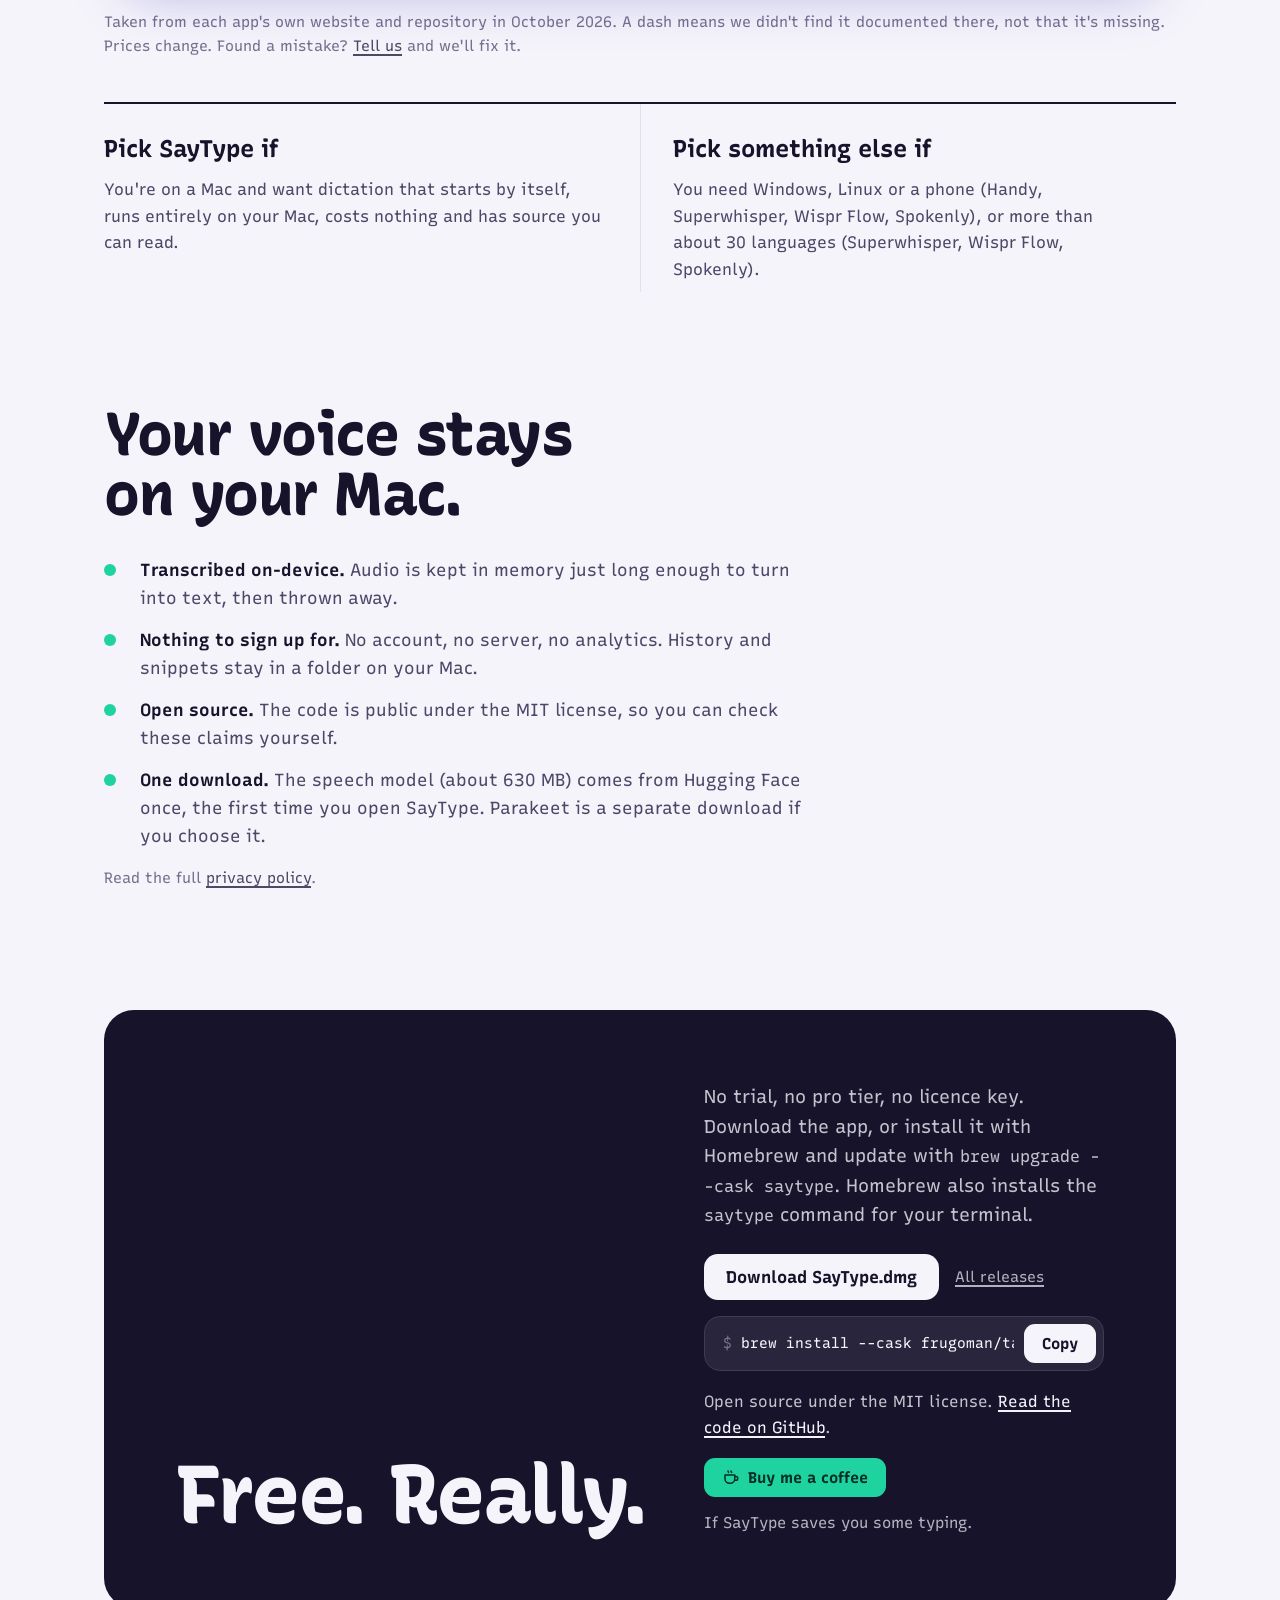
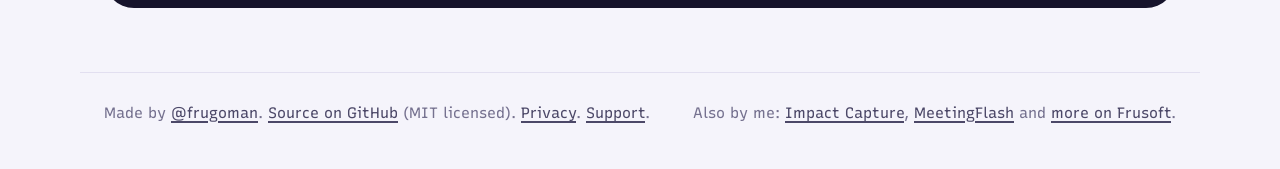
==== commit 43998a6a: "Landing page: the mic badge in the hero demo, real screens with tabs, badge states, theme demo, laun" ====
--- a/index.html
+++ b/index.html
@@ -63,13 +63,23 @@
              background: color-mix(in srgb, var(--mint) 28%, transparent); border-radius: 5px; padding: 0 3px; text-decoration: none; }
   .caret { display: inline-block; width: 3px; height: 1.15em; background: var(--mint); border-radius: 2px; vertical-align: -.2em; margin-left: 2px; animation: blink 1.05s steps(1) infinite; }
   @keyframes blink { 50% { opacity: 0; } }
-  .voice { opacity: 0; transition: opacity .25s; display: inline-flex; align-items: center; gap: 3px; height: 1.2em; vertical-align: -.25em; margin-left: 10px; }
-  .voice.on { opacity: 1; }
-  .voice i { width: 4px; height: 3px; border-radius: 2px; background: var(--mint); transition: height .09s linear; display: block; }
-  .ring { width: 18px; height: 18px; vertical-align: -.2em; margin-left: 8px; opacity: 0; transition: opacity .2s; }
+  /* The badge that follows the cursor, as in the real app: ring swells with your voice, blue while typing. */
+  .badge { --c: var(--mint); --lvl: 0; display: inline-grid; place-items: center; position: relative; width: 28px; height: 28px; margin-left: 12px; vertical-align: -.5em;
+           border-radius: 50%; color: var(--mint-ink); background: color-mix(in srgb, var(--c) 16%, var(--sheet)); opacity: 0; transform: scale(.5);
+           transition: opacity .25s, transform .35s cubic-bezier(.3,1.7,.5,1), background .3s, color .3s; box-shadow: 0 8px 16px -8px rgba(5,3,40,.5); }
+  .badge.on { opacity: 1; transform: scale(1); }
+  .badge::before { content: ""; position: absolute; inset: -2px; border-radius: 50%; border: 2px solid var(--c); opacity: .55;
+                   transform: scale(calc(1 + var(--lvl) * .3)); transition: transform .09s linear, border-color .3s, opacity .3s; }
+  .badge.hearing::before { opacity: 1; }
+  .badge.work { --c: #4F8DFF; color: #2E63D8; }
+  .badge.work .mic { animation: bob .6s ease-in-out infinite; }
+  @keyframes bob { 50% { transform: translateY(-2px); } }
+  .badge .mic { width: 14px; height: 14px; }
+  .badge .ring { position: absolute; inset: -4px; width: 36px; height: 36px; margin: 0; vertical-align: baseline; }
+  .ring { opacity: 0; transition: opacity .2s; }
   .ring.on { opacity: 1; }
-  .ring circle { fill: none; stroke-width: 3; }
-  .ring .track { stroke: var(--rule); }
+  .ring circle { fill: none; stroke-width: 1.6; }
+  .ring .track { stroke: transparent; }
   .ring .fill { stroke: var(--mint); stroke-dasharray: 44; stroke-dashoffset: 44; transform: rotate(-90deg); transform-origin: center; }
   .note { position: relative; z-index: 1; margin: 16px 2px 0; font-size: 14px; color: rgba(255,255,255,.8); min-height: 1.5em; opacity: 0; transition: opacity .4s; }
   .note.on { opacity: 1; }
@@ -156,6 +166,110 @@
   .free .oss { font-size: 16px; margin-bottom: 18px; }
   .free .btn.ink { background: var(--paper); color: var(--ink); }
   .coffee { display: flex; align-items: center; gap: 14px; flex-wrap: wrap; font-size: 15.5px; color: color-mix(in srgb, var(--paper) 70%, var(--ink)); }
+
+
+  /* Scroll reveals and small motion */
+  .rv { opacity: 0; transform: translateY(20px); transition: opacity .75s ease, transform .75s cubic-bezier(.2,.7,.2,1); transition-delay: calc(var(--i, 0) * 70ms); }
+  .rv.in { opacity: 1; transform: none; }
+  .hw { display: inline-block; opacity: 0; transform: translateY(.45em) rotate(2.5deg); animation: hw .8s cubic-bezier(.2,.8,.2,1) forwards; animation-delay: calc(var(--i) * 90ms + 80ms); }
+  @keyframes hw { to { opacity: 1; transform: none; } }
+  .features li { transition: opacity .75s ease, transform .75s cubic-bezier(.2,.7,.2,1), translate .25s ease, box-shadow .25s ease; }
+  .features li:hover { translate: 0 -5px; box-shadow: 0 1px 0 rgba(22,19,43,.04), 0 30px 60px -26px rgba(43,33,168,.5); }
+
+  /* Badge states */
+  .states { list-style: none; padding: 0; margin: 28px 0 0; display: grid; gap: 6px; }
+  .states li { display: grid; grid-template-columns: 14px auto 1fr; gap: 12px; align-items: baseline; padding: 9px 14px; border-radius: 14px; border: 1px solid transparent; color: var(--ink-2); font-size: 16px; transition: background .3s, border-color .3s, transform .3s; }
+  .states li i { width: 10px; height: 10px; border-radius: 50%; background: var(--dot, var(--mint)); align-self: center; }
+  .states li b { color: var(--ink); font-weight: 650; }
+  .states li span { font-size: 15px; }
+  .states li.on { background: var(--sheet); border-color: var(--rule); box-shadow: var(--shadow); transform: translateX(6px); }
+  .states li[data-s="working"] { --dot: #4F8DFF; } .states li[data-s="paused"], .states li[data-s="off"] { --dot: #8C88A8; } .states li[data-s="problem"] { --dot: #FF8A3D; }
+  .bstage { background: var(--indigo); border-radius: 30px; padding: clamp(24px, 4vw, 44px); position: relative; overflow: hidden; color: #fff; }
+  .bstage::after { content: ""; position: absolute; inset: 0; pointer-events: none; background: radial-gradient(circle at 15% 85%, rgba(59,232,182,.16), transparent 45%); }
+  .bfield { position: relative; z-index: 1; background: var(--sheet); color: var(--ink); border-radius: 18px; padding: 16px 20px 26px; box-shadow: 0 30px 60px -25px rgba(5,3,40,.6); }
+  .bhead { display: flex; gap: 10px; font-size: 13.5px; color: var(--ink-3); border-bottom: 1px solid var(--rule); padding-bottom: 12px; margin-bottom: 18px; }
+  .bhead b { color: var(--ink); font-weight: 650; }
+  .bline { font-size: clamp(16px, 2vw, 22px); font-weight: 450; display: flex; align-items: center; flex-wrap: nowrap; min-height: 56px; }
+  .btxt { white-space: nowrap; overflow: hidden; text-overflow: ellipsis; min-width: 0; }
+  .bline .caret, .bline .badge { flex: none; }
+  .bcap { position: relative; z-index: 1; margin: 18px 2px 0; font-size: 14.5px; color: rgba(255,255,255,.85); min-height: 1.5em; }
+  .badge.big { width: 44px; height: 44px; margin-left: 14px; vertical-align: middle; }
+  .badge.big .mic { width: 20px; height: 20px; }
+  .badge.s-listening, .badge.s-hearing { --c: var(--mint); }
+  .badge.s-working { --c: #4F8DFF; color: #2E63D8; }
+  .badge.s-paused, .badge.s-off { --c: #8C88A8; color: #6A6686; }
+  .badge.s-problem { --c: #FF8A3D; color: #C8560F; }
+  .badge.s-hearing::before, .badge.s-problem::before, .badge.s-listening::before { opacity: 1; }
+  .badge.s-paused::before, .badge.s-off::before { opacity: .45; }
+  .badge.s-working .mic { animation: bob .6s ease-in-out infinite; }
+  .badge.s-problem { animation: shake .5s 1; }
+  @keyframes shake { 20% { transform: translateX(-3px); } 40% { transform: translateX(3px); } 60% { transform: translateX(-2px); } 80% { transform: translateX(2px); } }
+
+  /* Real screens */
+  .tabs { display: flex; flex-wrap: wrap; gap: 8px; margin: 36px 0 0; }
+  .tabs button { font: 650 15px var(--font); color: var(--ink-2); background: var(--sheet); border: 1px solid var(--rule); border-radius: 999px; padding: 8px 16px; cursor: pointer; transition: background .25s, color .25s, transform .2s, border-color .25s; }
+  .tabs button:hover { transform: translateY(-2px); }
+  .tabs button[aria-selected="true"] { background: var(--ink); color: var(--paper); border-color: var(--ink); }
+  .showcase { position: relative; margin-top: 22px; padding-bottom: 40px; perspective: 1400px; }
+  .window { --rx: 0deg; --ry: 0deg; width: 86%; background: var(--sheet); border: 1px solid var(--rule); border-radius: 22px; overflow: hidden; box-shadow: 0 50px 90px -40px rgba(43,33,168,.55), var(--shadow);
+            transform: rotateX(var(--rx)) rotateY(var(--ry)); transition: transform .25s ease-out; will-change: transform; }
+  .chrome { display: flex; align-items: center; gap: 7px; padding: 11px 16px; border-bottom: 1px solid var(--rule); font-size: 13px; color: var(--ink-3); }
+  .chrome i { width: 11px; height: 11px; border-radius: 50%; background: #FF5F57; }
+  .chrome i:nth-child(2) { background: #FEBC2E; } .chrome i:nth-child(3) { background: #28C840; }
+  .chrome span { margin: 0 auto; transform: translateX(-24px); }
+  .shots { position: relative; aspect-ratio: 1640 / 1280; }
+  .shot { position: absolute; inset: 0; opacity: 0; transform: scale(1.015); transition: opacity .5s ease, transform .6s cubic-bezier(.2,.7,.2,1); pointer-events: none; }
+  .shot.on { opacity: 1; transform: none; pointer-events: auto; }
+  .shot img { width: 100%; height: 100%; display: block; }
+  .popover { position: absolute; right: 0; bottom: 0; width: 25%; min-width: 150px; border-radius: 22px; overflow: hidden; box-shadow: 0 40px 70px -28px rgba(22,19,43,.6), 0 0 0 1px var(--rule); animation: float 6s ease-in-out infinite; background: var(--sheet); }
+  .popover img { width: 100%; height: auto; display: block; }
+  @keyframes float { 50% { transform: translateY(-10px) rotate(.6deg); } }
+
+  /* Make it yours */
+  .ctl { display: grid; grid-template-columns: 82px 1fr; gap: 14px; align-items: center; margin-top: 18px; font-size: 15px; color: var(--ink-3); }
+  .opts { display: flex; flex-wrap: wrap; gap: 8px; }
+  .opts button { font: 650 14.5px var(--font); color: var(--ink); background: var(--sheet); border: 1px solid var(--rule); border-radius: 999px; padding: 7px 14px; cursor: pointer; display: inline-flex; align-items: center; gap: 6px; transition: transform .2s, border-color .2s, background .2s; }
+  .opts button:hover { transform: translateY(-2px); }
+  .opts button[aria-pressed="true"] { border-color: var(--ink); box-shadow: 0 0 0 2px var(--ink) inset; }
+  .opts i { width: 14px; height: 14px; border-radius: 50%; margin-left: -4px; box-shadow: 0 0 0 1.5px var(--sheet); }
+  .opts.dots button { width: 32px; height: 32px; padding: 0; background: var(--d); border: 0; border-radius: 50%; }
+  .opts.dots button[aria-pressed="true"] { box-shadow: 0 0 0 3px var(--paper), 0 0 0 5px var(--d); transform: scale(1.08); }
+  .mock { --r: 1; --acc: #FF6B5E; --top: #FFF7FB; --bot: #F1F7FF; --card: rgba(255,255,255,.92); --mink: #2A2733; --s1: #FFD9E6; --s2: #D3EAFF; --s3: #D4F6E8; --s4: #E5DCFF;
+          display: grid; grid-template-columns: 38% 1fr; min-height: 340px; color: var(--mink); border-radius: calc(26px * var(--r)); overflow: hidden; box-shadow: 0 40px 80px -36px rgba(43,33,168,.5), 0 0 0 1px var(--rule);
+          background: linear-gradient(180deg, var(--top), var(--bot)); font-size: 15px; transition: background .5s, color .5s, border-radius .5s; }
+  .mock.dark { --top: #16131F; --bot: #1B1827; --card: rgba(38,34,50,.94); --mink: #F3F0FA; --s1: rgba(255,217,230,.24); --s2: rgba(211,234,255,.24); --s3: rgba(212,246,232,.24); --s4: rgba(229,220,255,.24); }
+  .mock * { transition: background .45s, color .45s, border-radius .45s, box-shadow .45s, border-color .45s; }
+  .mside { padding: 18px 14px; display: grid; gap: 4px; align-content: start; background: color-mix(in srgb, var(--card) 70%, transparent); border-right: 1px solid color-mix(in srgb, var(--mink) 8%, transparent); }
+  .mlogo { display: flex; align-items: center; gap: 8px; font-weight: 800; font-size: 17px; margin: 0 4px 12px; }
+  .mlogo svg { color: var(--acc); }
+  .mrow { display: flex; align-items: center; gap: 10px; padding: 7px 8px; border-radius: calc(13px * var(--r)); font-weight: 600; font-size: 14.5px; }
+  .mrow.on { background: var(--s1); }
+  .t { width: 24px; height: 24px; border-radius: calc(8px * var(--r)); display: block; }
+  .t1 { background: var(--s2); } .t2 { background: var(--s3); } .t3 { background: var(--s1); } .t4 { background: var(--acc); }
+  .mmain { padding: 22px; display: grid; align-content: center; }
+  .mcard { background: var(--card); border-radius: calc(22px * var(--r)); padding: 8px 16px; box-shadow: 0 14px 34px -18px rgba(107,91,149,.35), 0 0 0 1px color-mix(in srgb, var(--mink) 7%, transparent); }
+  .mline { display: flex; align-items: center; justify-content: space-between; gap: 12px; padding: 12px 0; border-bottom: 1px solid color-mix(in srgb, var(--mink) 8%, transparent); font-weight: 550; }
+  .mline:last-child { border-bottom: 0; }
+  .msw { width: 40px; height: 24px; border-radius: 99px; background: color-mix(in srgb, var(--mink) 16%, transparent); position: relative; flex: none; }
+  .msw::after { content: ""; position: absolute; top: 3px; left: 3px; width: 18px; height: 18px; border-radius: 50%; background: #fff; box-shadow: 0 1px 3px rgba(0,0,0,.25); transition: transform .35s cubic-bezier(.3,1.5,.5,1); }
+  .msw.on { background: var(--acc); } .msw.on::after { transform: translateX(16px); }
+  .mseg { display: inline-flex; gap: 2px; padding: 3px; background: color-mix(in srgb, var(--mink) 8%, transparent); border-radius: 99px; font-size: 12.5px; }
+  .mseg u { text-decoration: none; padding: 3px 9px; border-radius: 99px; font-weight: 650; }
+  .mseg u.on { background: var(--acc); color: #fff; }
+  .mchip { background: var(--s3); color: color-mix(in srgb, var(--mink) 85%, #0B6B52); font-weight: 750; font-size: 12.5px; padding: 4px 10px; border-radius: 99px; }
+  .mbtn { background: var(--acc); color: #fff; font-weight: 700; font-size: 13.5px; padding: 7px 18px; border-radius: 99px; }
+
+  /* Video */
+  .video { margin-top: 36px; border-radius: 24px; overflow: hidden; box-shadow: var(--shadow); border: 1px solid var(--rule); background: #0F0D1F; }
+  .video video { width: 100%; height: auto; display: block; aspect-ratio: 16 / 9; }
+
+  @media (max-width: 920px) {
+    .window { width: 100%; } .popover { position: relative; width: 60%; margin: 18px 0 0 auto; }
+    .showcase { padding-bottom: 0; }
+  }
+  @media (prefers-reduced-motion: reduce) {
+    .rv, .hw, .popover, .window, .shot, .states li, .badge.s-problem, .badge.s-working .mic { animation: none !important; transition: none !important; transform: none !important; opacity: 1; }
+  }
 
   @media (max-width: 920px) {
     .hero { grid-template-columns: minmax(0, 1fr); gap: 44px; padding-top: 20px; }
@@ -181,7 +295,7 @@
     .features li { padding: 20px 20px 22px; }
   }
   @media (prefers-reduced-motion: reduce) {
-    .w, .listen, .note, .ring, .voice i { transition: none; animation: none; }
+    .w, .listen, .note, .ring, .badge, .badge::before { transition: none; animation: none; }
     .caret { animation: none; }
   }
 </style>
@@ -190,6 +304,7 @@
 <nav class="top">
   <a class="home" href="./"><img src="icon.png" alt="" width="30" height="30">SayType</a>
   <a class="hide-sm" href="#how">How it works</a>
+  <a class="hide-sm" href="#screens">Screens</a>
   <a class="hide-sm" href="#features">Features</a>
   <a class="hide-sm" href="#compare">Compare</a>
   <a href="support/">Support</a>
@@ -220,7 +335,7 @@
       <div class="scenes" aria-hidden="true"><span>Slack</span><span>Terminal</span><span>Mail</span></div>
       <div class="field" aria-hidden="true">
         <div class="field-head"><b class="app"></b><span class="where"></span><span class="listen">Listening</span></div>
-        <div class="line"><span class="words"></span><span class="caret"></span><span class="voice"></span><svg class="ring" viewBox="0 0 18 18"><circle class="track" cx="9" cy="9" r="7"/><circle class="fill" cx="9" cy="9" r="7"/></svg></div>
+        <div class="line"><span class="words"></span><span class="caret"></span><span class="badge" aria-hidden="true"><svg class="ring" viewBox="0 0 18 18"><circle class="track" cx="9" cy="9" r="7"/><circle class="fill" cx="9" cy="9" r="7"/></svg><svg class="mic" viewBox="0 0 24 24" fill="none" stroke="currentColor" stroke-width="2.4" stroke-linecap="round" stroke-linejoin="round"><rect x="9" y="3" width="6" height="11" rx="3" fill="currentColor"/><path d="M5.5 11a6.5 6.5 0 0 0 13 0M12 17.5V21"/></svg></span></div>
       </div>
       <p class="note" aria-hidden="true"></p>
     </div>
@@ -237,6 +352,62 @@
     </ol>
   </section>
 
+  <section id="badge">
+    <div class="split">
+      <div>
+        <h2>A badge that follows your cursor.</h2>
+        <p class="sub">A small mic sits next to the text cursor and shows what SayType is really doing, with a live level. If the microphone ever stops delivering audio, it turns orange, so you know before you start talking.</p>
+        <ul class="states" id="states">
+          <li data-s="listening"><i></i><b>Listening</b><span>Ready when you are</span></li>
+          <li data-s="hearing"><i></i><b>Hearing you</b><span>The ring swells with your voice</span></li>
+          <li data-s="working"><i></i><b>Typing</b><span>Turning speech into words</span></li>
+          <li data-s="paused"><i></i><b>Paused</b><span>Not listening right now</span></li>
+          <li data-s="off"><i></i><b>Off</b><span>Click it to turn dictation back on</span></li>
+          <li data-s="problem"><i></i><b>Mic problem</b><span>No audio is arriving</span></li>
+        </ul>
+      </div>
+      <div class="bstage" aria-hidden="true">
+        <div class="bfield">
+          <div class="bhead"><b>Notes</b><span>Untitled</span></div>
+          <div class="bline"><span class="btxt">Remind me to book flights</span><span class="caret"></span><span class="badge big on s-listening" id="bd"></span></div>
+        </div>
+        <p class="bcap" id="bcap">Listening</p>
+      </div>
+    </div>
+  </section>
+
+  <section id="screens">
+    <h2>It looks like this.</h2>
+    <p class="sub">Calm pastel cards, a colour-coded sidebar and a menu-bar popover that tells you what it's doing. These are real screens, with sample data.</p>
+    <div class="tabs" role="tablist" aria-label="Settings screens" id="tabs">
+      <button role="tab" aria-selected="true" data-k="general">General</button>
+      <button role="tab" aria-selected="false" data-k="voice">Voice → Text</button>
+      <button role="tab" aria-selected="false" data-k="commands">Commands</button>
+      <button role="tab" aria-selected="false" data-k="apps">Apps</button>
+      <button role="tab" aria-selected="false" data-k="ai">AI</button>
+      <button role="tab" aria-selected="false" data-k="history">History</button>
+      <button role="tab" aria-selected="false" data-k="appearance">Appearance</button>
+    </div>
+    <div class="showcase" id="showcase">
+      <div class="window" id="win">
+        <div class="chrome"><i></i><i></i><i></i><span>SayType Settings</span></div>
+        <div class="shots">
+          <picture class="shot on" data-k="general"><source media="(prefers-color-scheme: dark)" srcset="assets/ui/general-dark.webp"><img src="assets/ui/general-light.webp" width="1640" height="1280"  alt="General settings: listening mode cards, shortcut keycaps and sliders."></picture>
+          <picture class="shot" data-k="voice"><source media="(prefers-color-scheme: dark)" srcset="assets/ui/voice-dark.webp"><img src="assets/ui/voice-light.webp" width="1640" height="1280" loading="lazy" alt="Voice to text settings: engine, language and model."></picture>
+          <picture class="shot" data-k="commands"><source media="(prefers-color-scheme: dark)" srcset="assets/ui/commands-dark.webp"><img src="assets/ui/commands-light.webp" width="1640" height="1280" loading="lazy" alt="Commands and snippets: voice command chips and saved snippets."></picture>
+          <picture class="shot" data-k="apps"><source media="(prefers-color-scheme: dark)" srcset="assets/ui/apps-dark.webp"><img src="assets/ui/apps-light.webp" width="1640" height="1280" loading="lazy" alt="Per-app profiles for Slack, Mail, Terminal and Xcode."></picture>
+          <picture class="shot" data-k="ai"><source media="(prefers-color-scheme: dark)" srcset="assets/ui/ai-dark.webp"><img src="assets/ui/ai-light.webp" width="1640" height="1280" loading="lazy" alt="AI settings: cleanup level, output language and where the AI runs."></picture>
+          <picture class="shot" data-k="history"><source media="(prefers-color-scheme: dark)" srcset="assets/ui/history-dark.webp"><img src="assets/ui/history-light.webp" width="1640" height="1280" loading="lazy" alt="Transcript history, searchable, with copy and type-again buttons."></picture>
+          <picture class="shot" data-k="appearance"><source media="(prefers-color-scheme: dark)" srcset="assets/ui/appearance-dark.webp"><img src="assets/ui/appearance-light.webp" width="1640" height="1280" loading="lazy" alt="Appearance: palettes, accent colours, corners and fonts."></picture>
+        </div>
+      </div>
+      <picture class="popover">
+        <source media="(prefers-color-scheme: dark)" srcset="assets/ui/menu-dark.webp">
+        <img src="assets/ui/menu-light.webp" width="640" height="1024" loading="lazy" alt="The SayType menu-bar popover: a green mic orb reading Ready when you are, recent dictations and the keyboard shortcuts.">
+      </picture>
+    </div>
+  </section>
+
   <section>
     <div class="split">
       <div>
@@ -269,6 +440,12 @@
         <p>Choose Whisper Large v3 Turbo or Parakeet v3, both running on your Mac. Prefer whisper.cpp or MLX? Run it as a local server and point SayType at it.</p>
       </div>
     </div>
+  </section>
+
+  <section id="watch">
+    <h2>Twenty seconds.</h2>
+    <p class="sub">The whole idea, start to finish.</p>
+    <div class="video"><video controls preload="none" playsinline poster="assets/launch-poster.jpg"><source src="assets/launch.mp4" type="video/mp4">Your browser can't play this video. <a href="assets/launch.mp4">Download it</a>.</video></div>
   </section>
 
   <section id="features">
@@ -289,6 +466,52 @@
       <li><h3>Reads aloud, too</h3><p>Select text in any app and press <kbd>⌃⌥S</kbd>. Use a macOS voice or a natural on-device voice.</p></li>
     </ul>
     <p class="more">Setup for each is on the <a href="support/">support page</a>.</p>
+  </section>
+
+  <section id="yours">
+    <div class="split">
+      <div>
+        <h2>Make it yours.</h2>
+        <p class="sub">Four palettes, any accent colour, light or dark, corners from crisp to bubbly. Try it on the right. It's all in Settings → Appearance.</p>
+        <div class="ctl"><span>Palette</span><div class="opts" data-ctl="palette">
+          <button data-v="candy" aria-pressed="true"><i style="background:#FFD9E6"></i><i style="background:#D3EAFF"></i><i style="background:#D4F6E8"></i>Candy</button>
+          <button data-v="ocean" aria-pressed="false"><i style="background:#F3DDF0"></i><i style="background:#C9E6FF"></i><i style="background:#C6F2EA"></i>Ocean</button>
+          <button data-v="sunset" aria-pressed="false"><i style="background:#FFCFD8"></i><i style="background:#FFE3D1"></i><i style="background:#FFF0C2"></i>Sunset</button>
+          <button data-v="cloud" aria-pressed="false"><i style="background:#ECE6F0"></i><i style="background:#E2EAF2"></i><i style="background:#E2EFEA"></i>Cloud</button>
+        </div></div>
+        <div class="ctl"><span>Accent</span><div class="opts dots" data-ctl="accent">
+          <button data-v="#FF6B5E" aria-pressed="true" style="--d:#FF6B5E" aria-label="Coral"></button>
+          <button data-v="#10C4B6" aria-pressed="false" style="--d:#10C4B6" aria-label="Turquoise"></button>
+          <button data-v="#FFBE0B" aria-pressed="false" style="--d:#FFBE0B" aria-label="Yellow"></button>
+          <button data-v="#8B5CF6" aria-pressed="false" style="--d:#8B5CF6" aria-label="Violet"></button>
+          <button data-v="#FF5C9D" aria-pressed="false" style="--d:#FF5C9D" aria-label="Pink"></button>
+          <button data-v="#3D7BFF" aria-pressed="false" style="--d:#3D7BFF" aria-label="Blue"></button>
+        </div></div>
+        <div class="ctl"><span>Corners</span><div class="opts" data-ctl="corners">
+          <button data-v="0.45" aria-pressed="false">Crisp</button><button data-v="1" aria-pressed="true">Soft</button><button data-v="1.5" aria-pressed="false">Bubbly</button>
+        </div></div>
+        <div class="ctl"><span>Mode</span><div class="opts" data-ctl="mode">
+          <button data-v="light" aria-pressed="true">Light</button><button data-v="dark" aria-pressed="false">Dark</button>
+        </div></div>
+      </div>
+      <div class="mock" id="mock" aria-hidden="true">
+        <div class="mside">
+          <b class="mlogo"><svg width="18" height="18" viewBox="0 0 24 24" fill="currentColor"><circle cx="12" cy="12" r="11"/></svg>SayType</b>
+          <div class="mrow"><i class="t t1"></i>General</div>
+          <div class="mrow"><i class="t t2"></i>Voice → Text</div>
+          <div class="mrow"><i class="t t3"></i>AI</div>
+          <div class="mrow on"><i class="t t4"></i>Appearance</div>
+        </div>
+        <div class="mmain">
+          <div class="mcard">
+            <div class="mline"><span>Mic badge next to the cursor</span><span class="msw on"></span></div>
+            <div class="mline"><span>Play a sound when recording</span><span class="msw"></span></div>
+            <div class="mline"><span>Listen</span><span class="mseg"><u class="on">Hands-free</u><u>Push</u><u>Toggle</u></span></div>
+            <div class="mline"><span class="mchip">Listening</span><span class="mbtn">Save</span></div>
+          </div>
+        </div>
+      </div>
+    </div>
   </section>
 
   <section id="compare">
@@ -383,10 +606,9 @@
     const tabs = [...stage.querySelectorAll(".scenes span")];
     const app = stage.querySelector(".app"), where = stage.querySelector(".where");
     const listen = stage.querySelector(".listen"), wordsEl = stage.querySelector(".words");
-    const voice = stage.querySelector(".voice"), ring = stage.querySelector(".ring"), ringFill = ring.querySelector(".fill");
+    const badge = stage.querySelector(".badge"), ring = stage.querySelector(".ring"), ringFill = ring.querySelector(".fill");
     const note = stage.querySelector(".note");
     const reduced = matchMedia("(prefers-reduced-motion: reduce)").matches;
-    const bars = Array.from({ length: 13 }, () => voice.appendChild(document.createElement("i")));
     let run = 0, visible = true, resume = null;
 
     const sleep = (ms, id) => new Promise(done => {
@@ -416,19 +638,18 @@
       });
     }
 
+    // The badge ring swells with the (pretend) voice level, like the real one does with your microphone.
     async function talk(ms, id) {
-      voice.classList.add("on");
+      badge.classList.add("hearing");
       const start = performance.now();
       while (performance.now() - start < ms) {
         const t = (performance.now() - start) / ms;
-        bars.forEach((bar, i) => {
-          const envelope = Math.sin(Math.PI * Math.min(1, t * 1.15)) * (0.55 + 0.45 * Math.sin(i * 0.9 + t * 30));
-          bar.style.height = Math.max(3, Math.round(4 + Math.random() * 18 * envelope)) + "px";
-        });
+        const envelope = Math.sin(Math.PI * Math.min(1, t * 1.15));
+        badge.style.setProperty("--lvl", (envelope * (0.35 + Math.random() * 0.65)).toFixed(2));
         await sleep(90, id);
       }
-      bars.forEach(bar => (bar.style.height = "3px"));
-      voice.classList.remove("on");
+      badge.style.setProperty("--lvl", 0);
+      badge.classList.remove("hearing");
     }
 
     async function play() {
@@ -436,26 +657,28 @@
       if (reduced) {
         const spans = show(scenes[1], 1);
         spans.forEach(s => { s.classList.add("in", "set"); if (s.dataset.typed) { s.textContent = s.dataset.typed; s.classList.add("fixed"); } });
-        listen.classList.add("on"); note.classList.add("on");
+        listen.classList.add("on"); badge.classList.add("on"); note.classList.add("on");
         return;
       }
       for (let i = 0; i < scenes.length; i++) {
         const scene = scenes[i];
         const spans = show(scene, i);
-        listen.classList.remove("on");
+        listen.classList.remove("on"); badge.classList.remove("on", "work");
         await sleep(600, id);
-        listen.classList.add("on");
+        listen.classList.add("on"); badge.classList.add("on");
         await sleep(450, id);
         await talk(scene.words.length * 240 + 500, id);
         ring.classList.add("on");
         ringFill.animate([{ strokeDashoffset: 44 }, { strokeDashoffset: 0 }], { duration: 800, fill: "forwards" });
         await sleep(850, id);
         ring.classList.remove("on");
+        badge.classList.add("work");
         for (const span of spans) {
           span.classList.add("in");
           requestAnimationFrame(() => setTimeout(() => span.classList.add("set"), 160));
           await sleep(95, id);
         }
+        badge.classList.remove("work");
         const fix = spans.find(s => s.dataset.typed);
         if (fix) {
           await sleep(700, id);
@@ -465,7 +688,7 @@
           fix.classList.add("fixed");
         }
         await sleep(fix ? 2600 : 2000, id);
-        listen.classList.remove("on");
+        listen.classList.remove("on"); badge.classList.remove("on", "work");
         spans.forEach(s => s.classList.remove("in"));
         note.classList.remove("on");
         await sleep(350, id);
@@ -480,5 +703,104 @@
     play();
   })();
 </script>
+<script>
+  (() => {
+    const reduced = matchMedia("(prefers-reduced-motion: reduce)").matches;
+
+    // Hero headline: words rise in one by one.
+    const h1 = document.querySelector("h1");
+    if (h1 && !reduced) {
+      h1.innerHTML = h1.textContent.trim().split(/\s+/).map((w, i) => `<span class="hw" style="--i:${i}">${w}</span>`).join(" ");
+    }
+
+    // Everything else fades up as it scrolls into view.
+    if (!reduced && "IntersectionObserver" in window) {
+      const targets = document.querySelectorAll("section > h2, section > .sub, .split > div, .steps li, .features li, .pair > div, .private li, .compare, .tabs, .showcase, .video, .free");
+      const seen = new Map();
+      targets.forEach(el => {
+        const parent = el.parentElement;
+        const n = seen.get(parent) || 0; seen.set(parent, n + 1);
+        el.classList.add("rv"); el.style.setProperty("--i", Math.min(n, 8));
+      });
+      const io = new IntersectionObserver(entries => entries.forEach(e => {
+        if (e.isIntersecting) { e.target.classList.add("in"); io.unobserve(e.target); }
+      }), { threshold: .12, rootMargin: "0px 0px -6% 0px" });
+      targets.forEach(el => io.observe(el));
+    }
+
+    // The badge, cycling through everything it can say.
+    const bd = document.getElementById("bd");
+    if (bd) {
+      const icons = {
+        mic: '<svg class="mic" viewBox="0 0 24 24" fill="none" stroke="currentColor" stroke-width="2.4" stroke-linecap="round" stroke-linejoin="round"><rect x="9" y="3" width="6" height="11" rx="3" fill="currentColor"/><path d="M5.5 11a6.5 6.5 0 0 0 13 0M12 17.5V21"/></svg>',
+        slash: '<svg class="mic" viewBox="0 0 24 24" fill="none" stroke="currentColor" stroke-width="2.4" stroke-linecap="round" stroke-linejoin="round"><rect x="9" y="3" width="6" height="11" rx="3" fill="currentColor"/><path d="M5.5 11a6.5 6.5 0 0 0 13 0M12 17.5V21M3 3l18 18"/></svg>',
+        warn: '<svg class="mic" viewBox="0 0 24 24" fill="none" stroke="currentColor" stroke-width="2.4" stroke-linecap="round" stroke-linejoin="round"><path d="M12 3 2.5 20h19z" fill="currentColor"/><path d="M12 10v4.5M12 17.5v.5" stroke="#fff"/></svg>',
+        dots: '<svg class="mic" viewBox="0 0 24 24" fill="currentColor"><circle cx="5" cy="12" r="2.2"/><circle cx="12" cy="12" r="2.2"/><circle cx="19" cy="12" r="2.2"/></svg>',
+      };
+      const seq = [["listening", "Listening", "mic"], ["hearing", "Hearing you", "mic"], ["working", "Typing", "dots"], ["paused", "Paused", "mic"], ["off", "Off", "slash"], ["problem", "Mic problem: no audio is arriving", "warn"]];
+      const items = [...document.querySelectorAll("#states li")], cap = document.getElementById("bcap");
+      let i = -1, timer = null, level = null, visible = true;
+      const show = n => {
+        const [key, label, icon] = seq[n];
+        bd.className = "badge big on s-" + key; bd.innerHTML = icons[icon]; cap.textContent = label;
+        items.forEach(li => li.classList.toggle("on", li.dataset.s === key));
+        clearInterval(level); bd.style.setProperty("--lvl", 0);
+        if (key === "hearing" && !reduced) level = setInterval(() => bd.style.setProperty("--lvl", (Math.random() * .9 + .1).toFixed(2)), 110);
+      };
+      const next = () => { if (!visible) return; i = (i + 1) % seq.length; show(i); };
+      next();
+      if (!reduced) {
+        timer = setInterval(next, 2300);
+        new IntersectionObserver(([e]) => { visible = e.isIntersecting; }).observe(bd);
+      }
+      items.forEach((li, n) => li.addEventListener("click", () => { i = seq.findIndex(x => x[0] === li.dataset.s); show(i); }));
+    }
+
+    // Settings screens: tabs, and a gentle tilt that follows the pointer.
+    const tabs = document.getElementById("tabs"), win = document.getElementById("win"), showcase = document.getElementById("showcase");
+    if (tabs) {
+      tabs.addEventListener("click", e => {
+        const b = e.target.closest("button"); if (!b) return;
+        tabs.querySelectorAll("button").forEach(x => x.setAttribute("aria-selected", x === b));
+        document.querySelectorAll(".shot").forEach(sh => sh.classList.toggle("on", sh.dataset.k === b.dataset.k));
+      });
+      if (!reduced) {
+        showcase.addEventListener("pointermove", e => {
+          const r = showcase.getBoundingClientRect();
+          win.style.setProperty("--ry", (((e.clientX - r.left) / r.width - .5) * 5).toFixed(2) + "deg");
+          win.style.setProperty("--rx", (((e.clientY - r.top) / r.height - .5) * -4).toFixed(2) + "deg");
+        });
+        showcase.addEventListener("pointerleave", () => { win.style.setProperty("--rx", "0deg"); win.style.setProperty("--ry", "0deg"); });
+      }
+    }
+
+    // Make it yours: live theme demo.
+    const mock = document.getElementById("mock");
+    if (mock) {
+      const palettes = {
+        candy:  { top: "#FFF7FB", bot: "#F1F7FF", s: ["#FFD9E6", "#D3EAFF", "#D4F6E8", "#E5DCFF"] },
+        ocean:  { top: "#F1FAFF", bot: "#F0FBF7", s: ["#F3DDF0", "#C9E6FF", "#C6F2EA", "#D9DEFF"] },
+        sunset: { top: "#FFF6EE", bot: "#FFF0F4", s: ["#FFCFD8", "#FFE3D1", "#FFF0C2", "#F6D4F0"] },
+        cloud:  { top: "#F8F8FB", bot: "#F3F4F8", s: ["#ECE6F0", "#E2EAF2", "#E2EFEA", "#E8E4F3"] },
+      };
+      const darkTop = ["#16131F", "#1B1827"];
+      const state = { palette: "candy", accent: "#FF6B5E", corners: "1", mode: "light" };
+      const apply = () => {
+        const p = palettes[state.palette], dark = state.mode === "dark";
+        mock.classList.toggle("dark", dark);
+        const st = mock.style;
+        st.setProperty("--acc", state.accent); st.setProperty("--r", state.corners);
+        st.setProperty("--top", dark ? darkTop[0] : p.top); st.setProperty("--bot", dark ? darkTop[1] : p.bot);
+        p.s.forEach((c, i) => st.setProperty("--s" + (i + 1), dark ? c + "59" : c));
+      };
+      document.querySelectorAll("[data-ctl]").forEach(group => group.addEventListener("click", e => {
+        const b = e.target.closest("button"); if (!b) return;
+        group.querySelectorAll("button").forEach(x => x.setAttribute("aria-pressed", x === b));
+        state[group.dataset.ctl] = b.dataset.v; apply();
+      }));
+      apply();
+    }
+  })();
+</script>
 </body>
 </html>
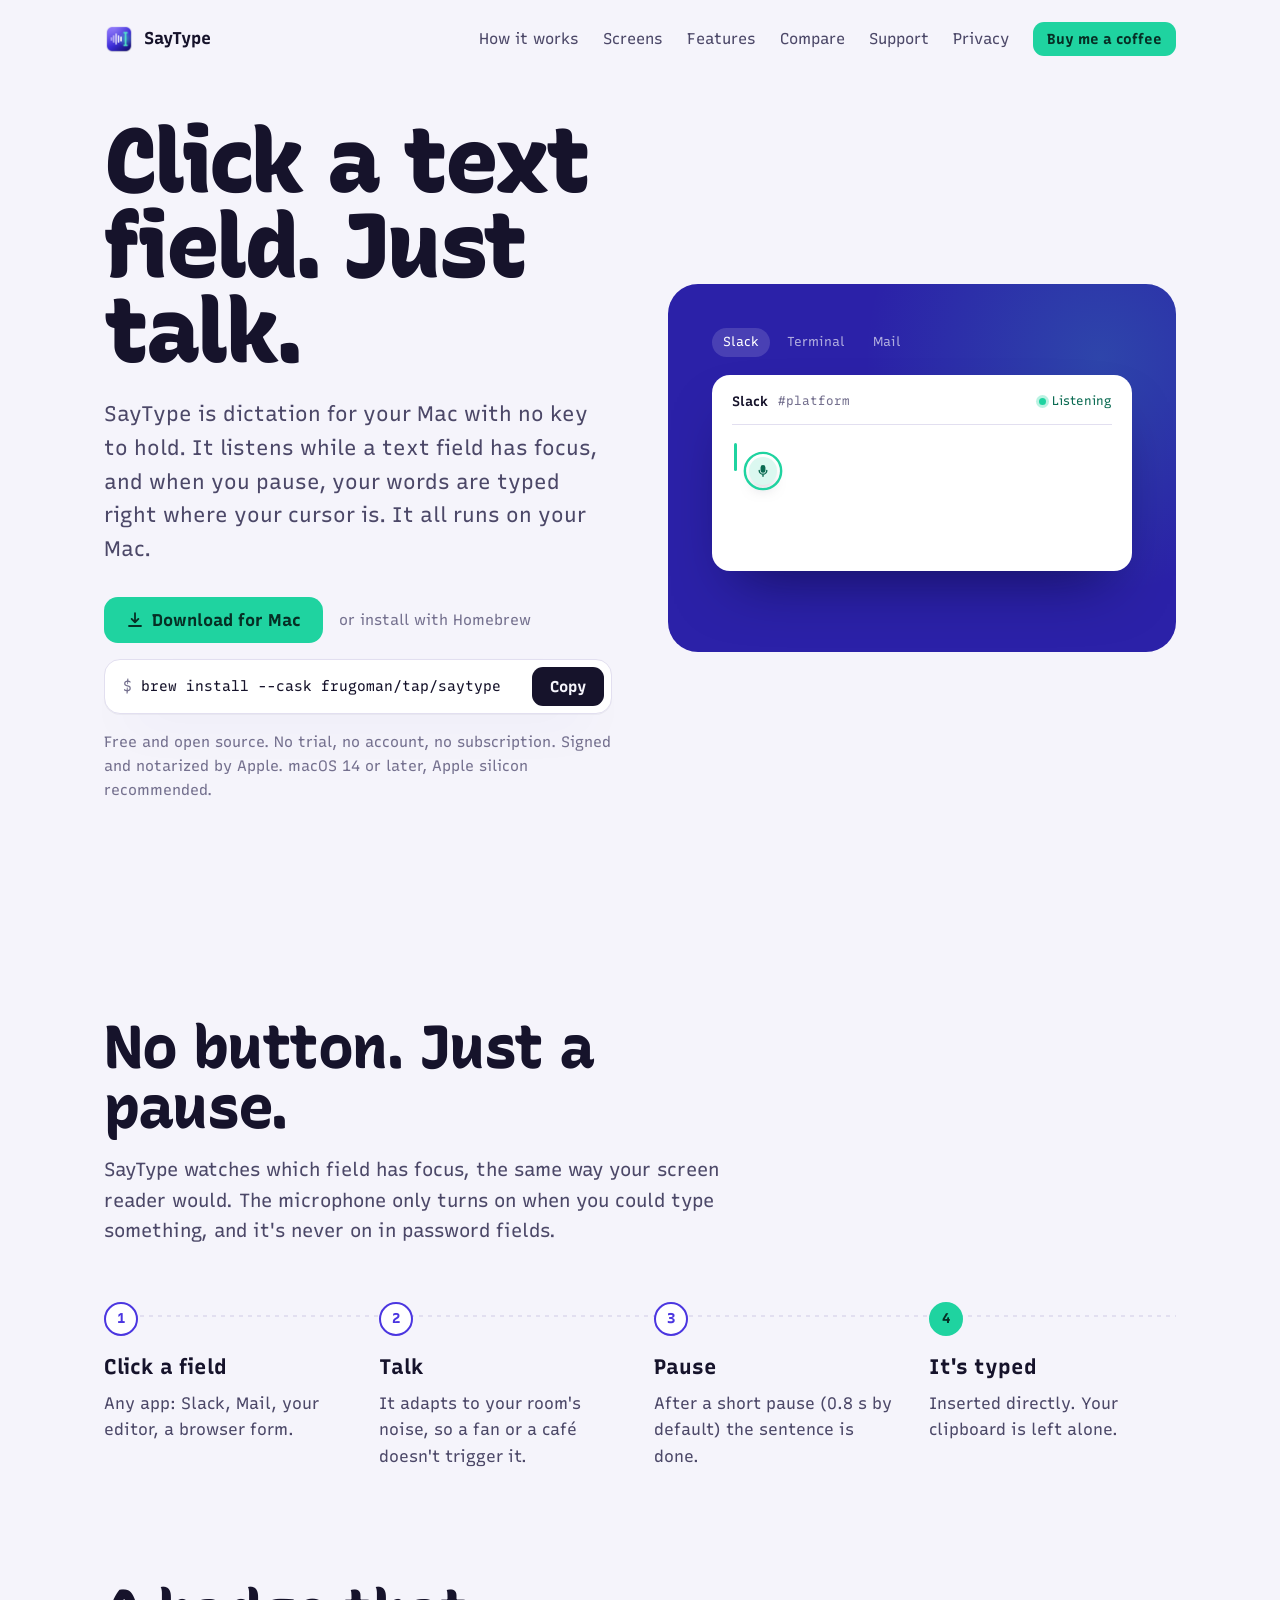
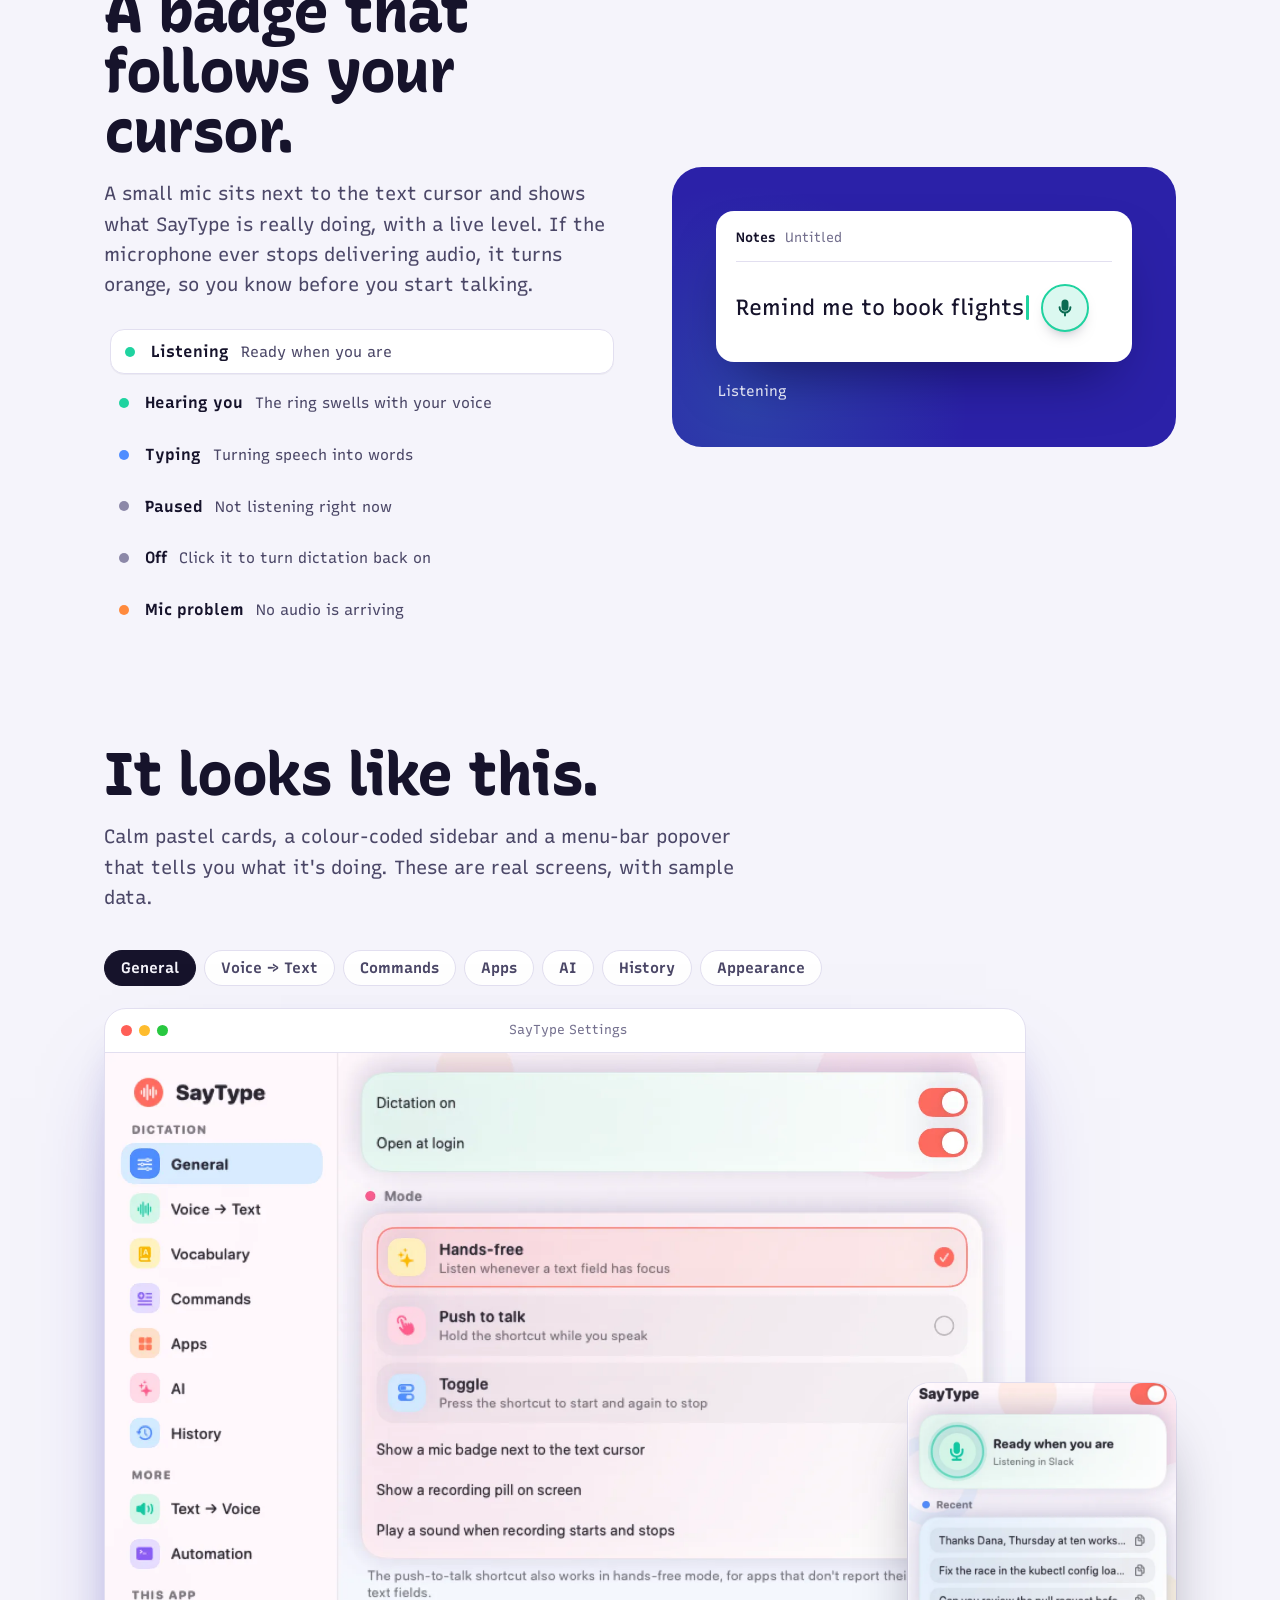
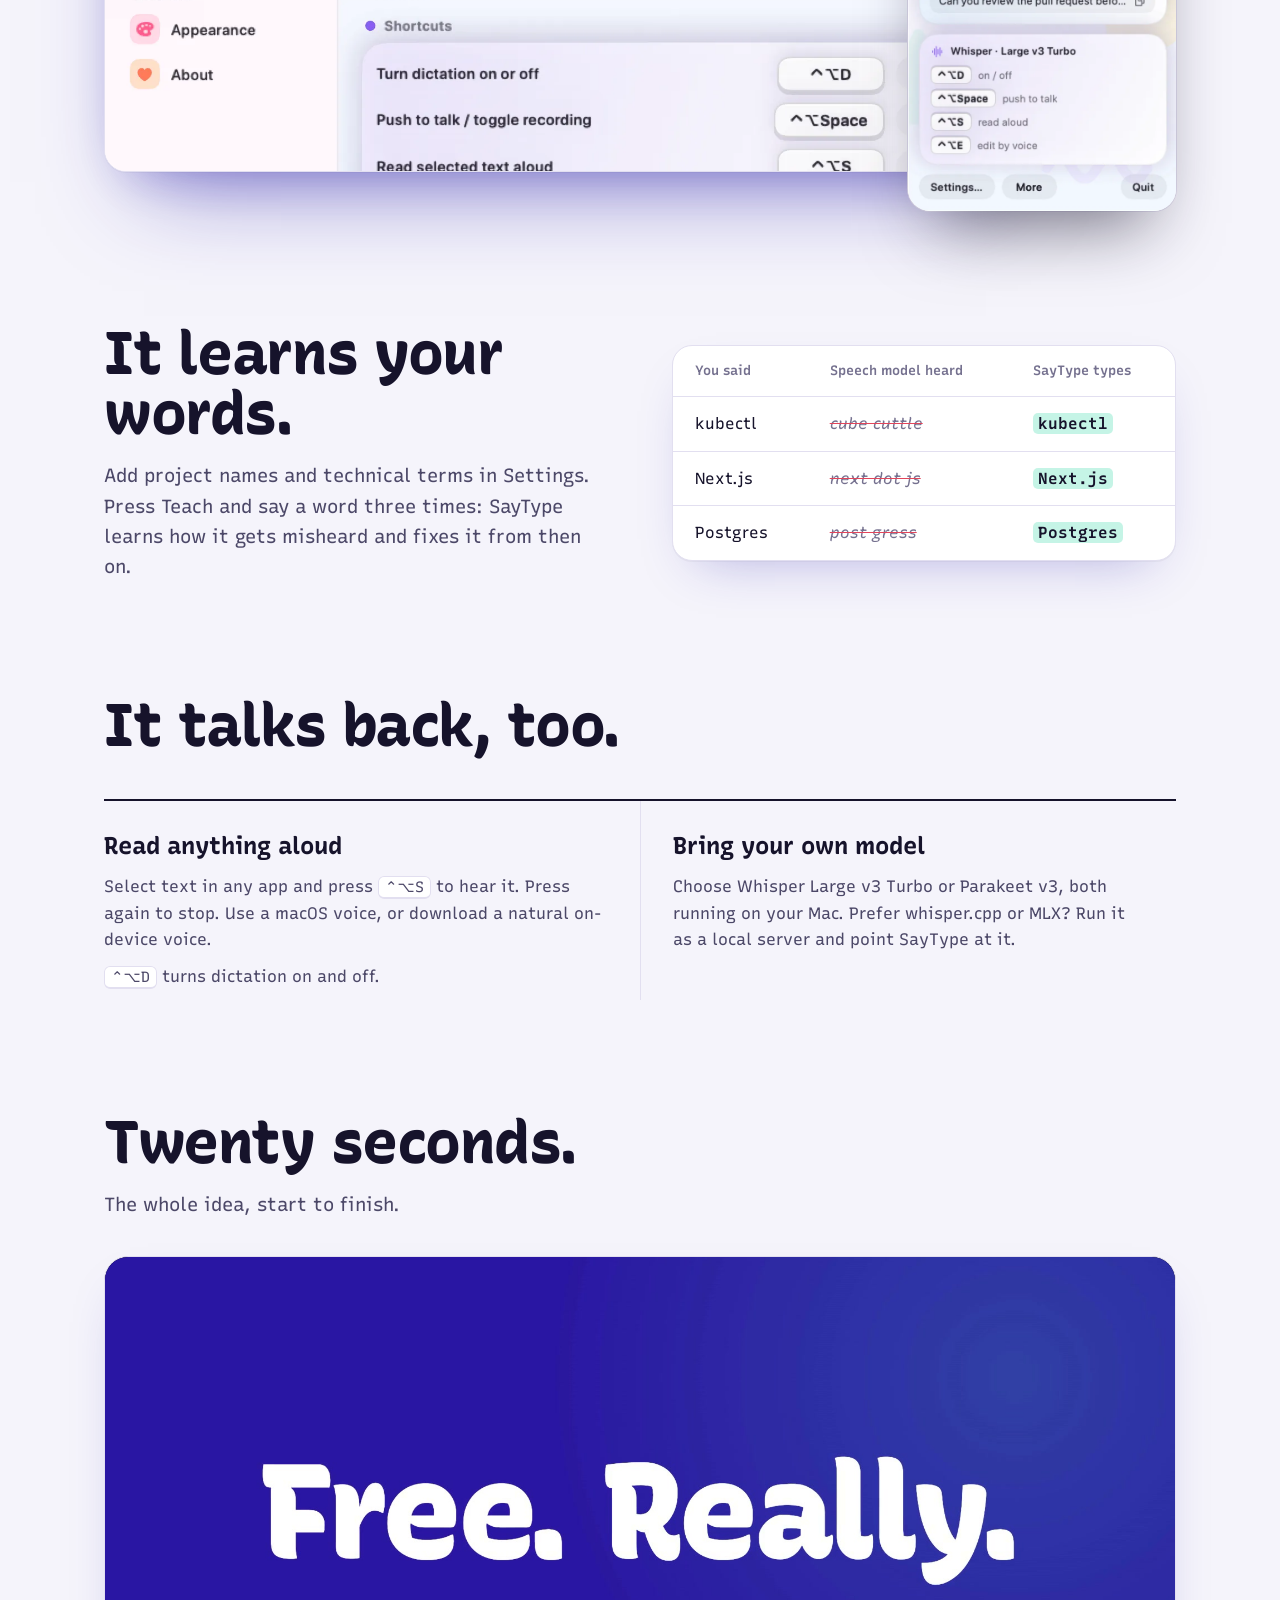
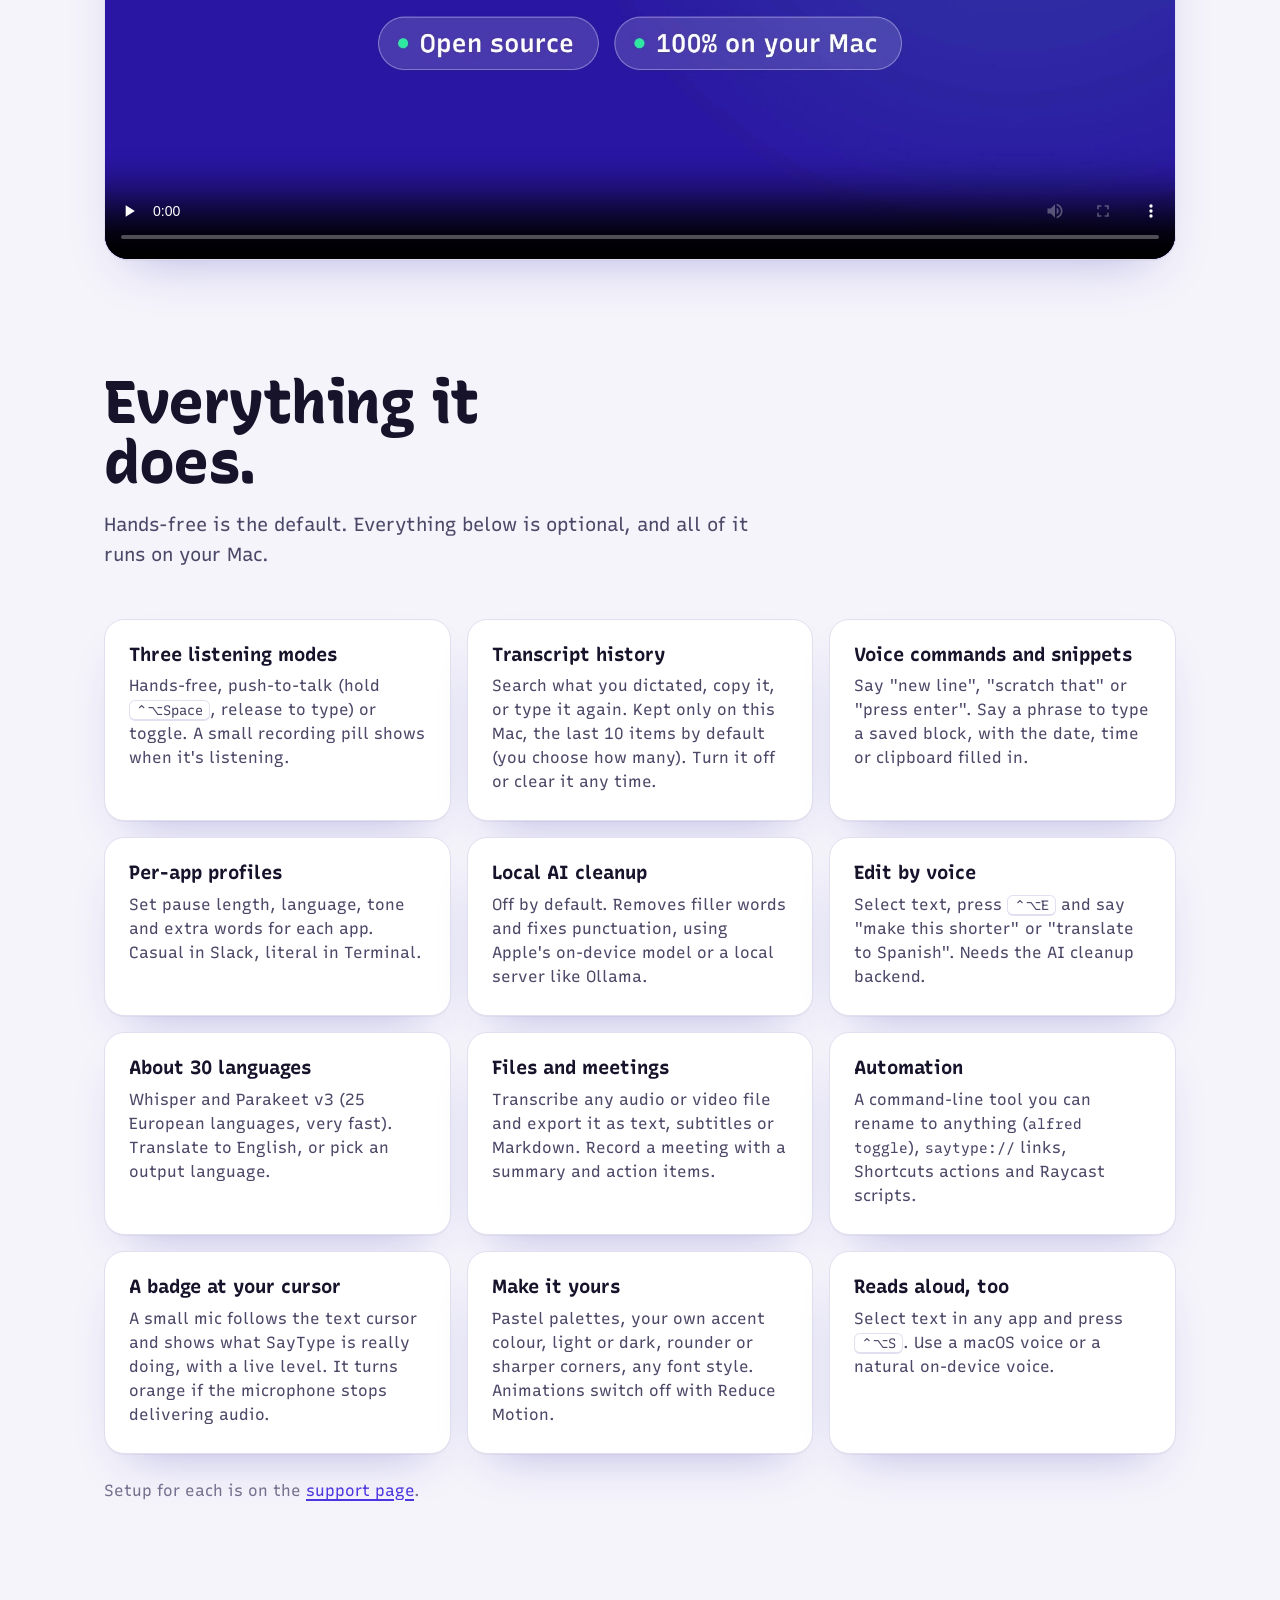
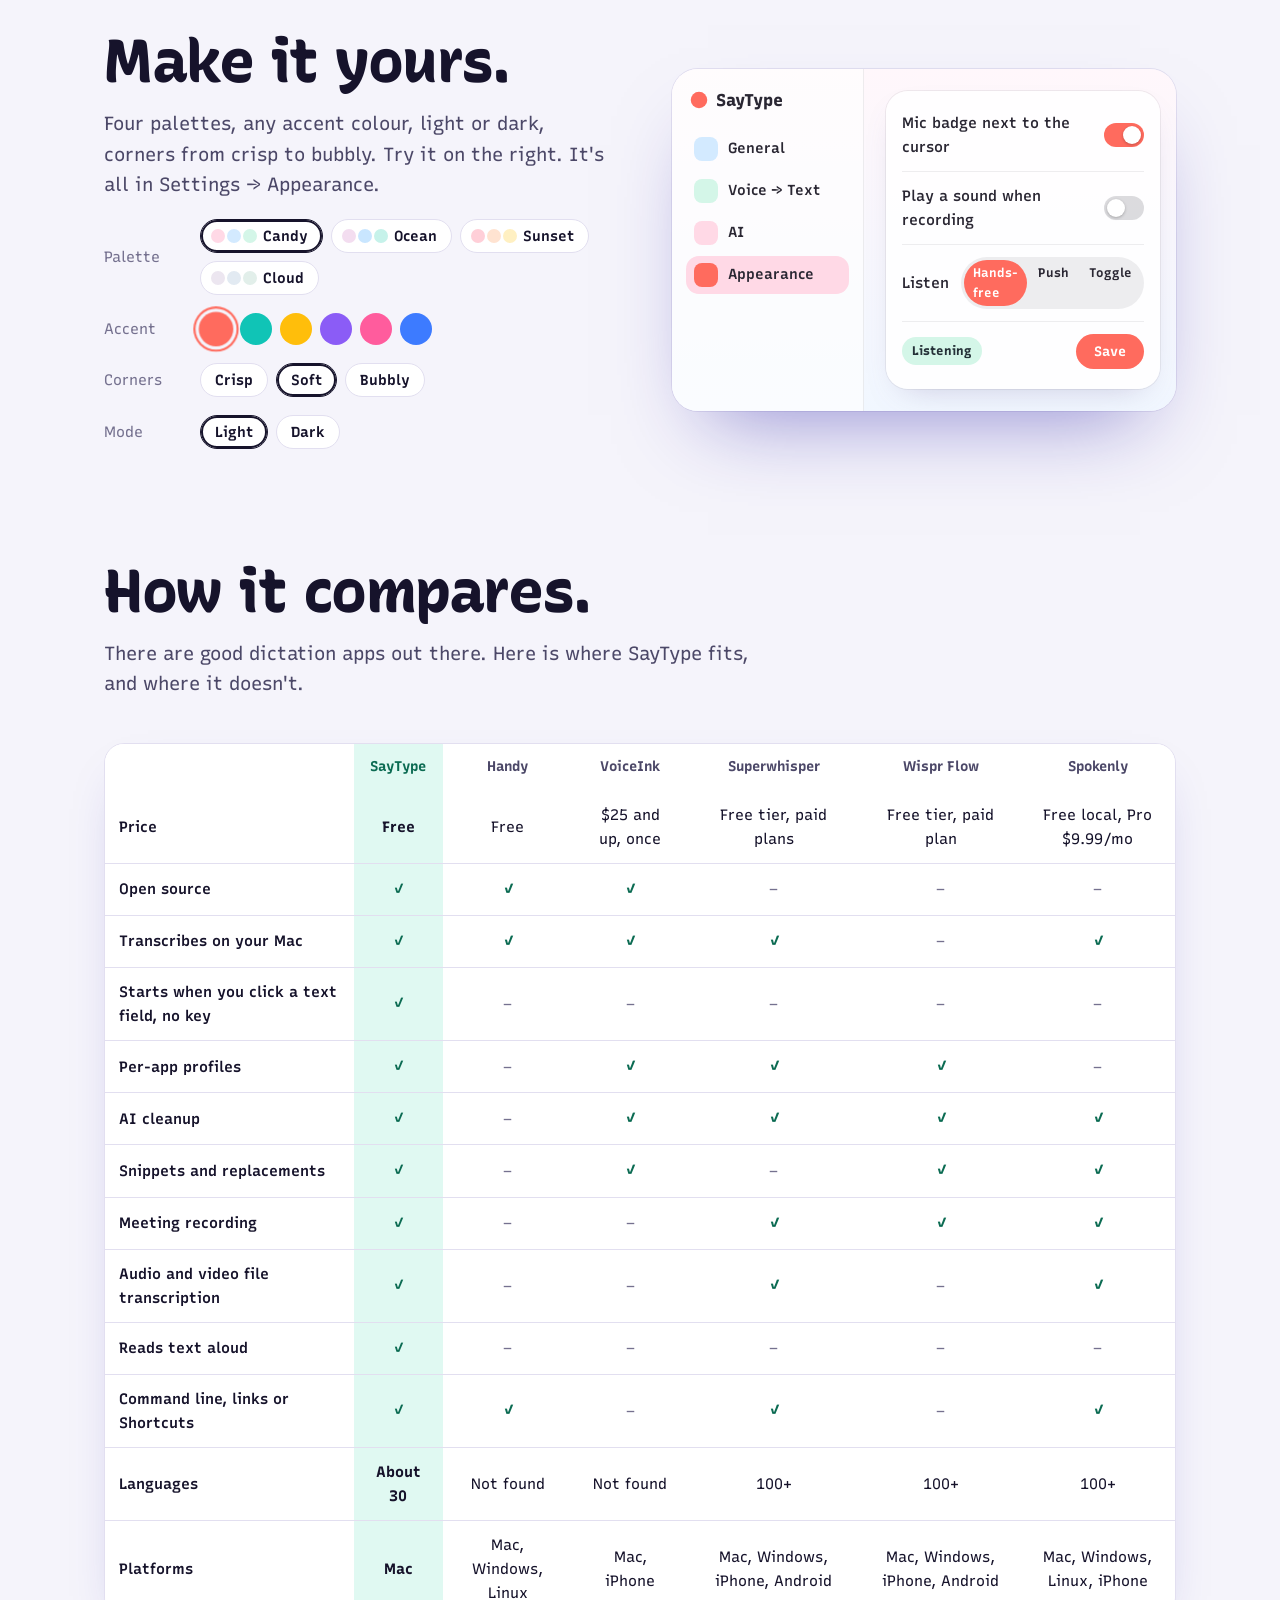
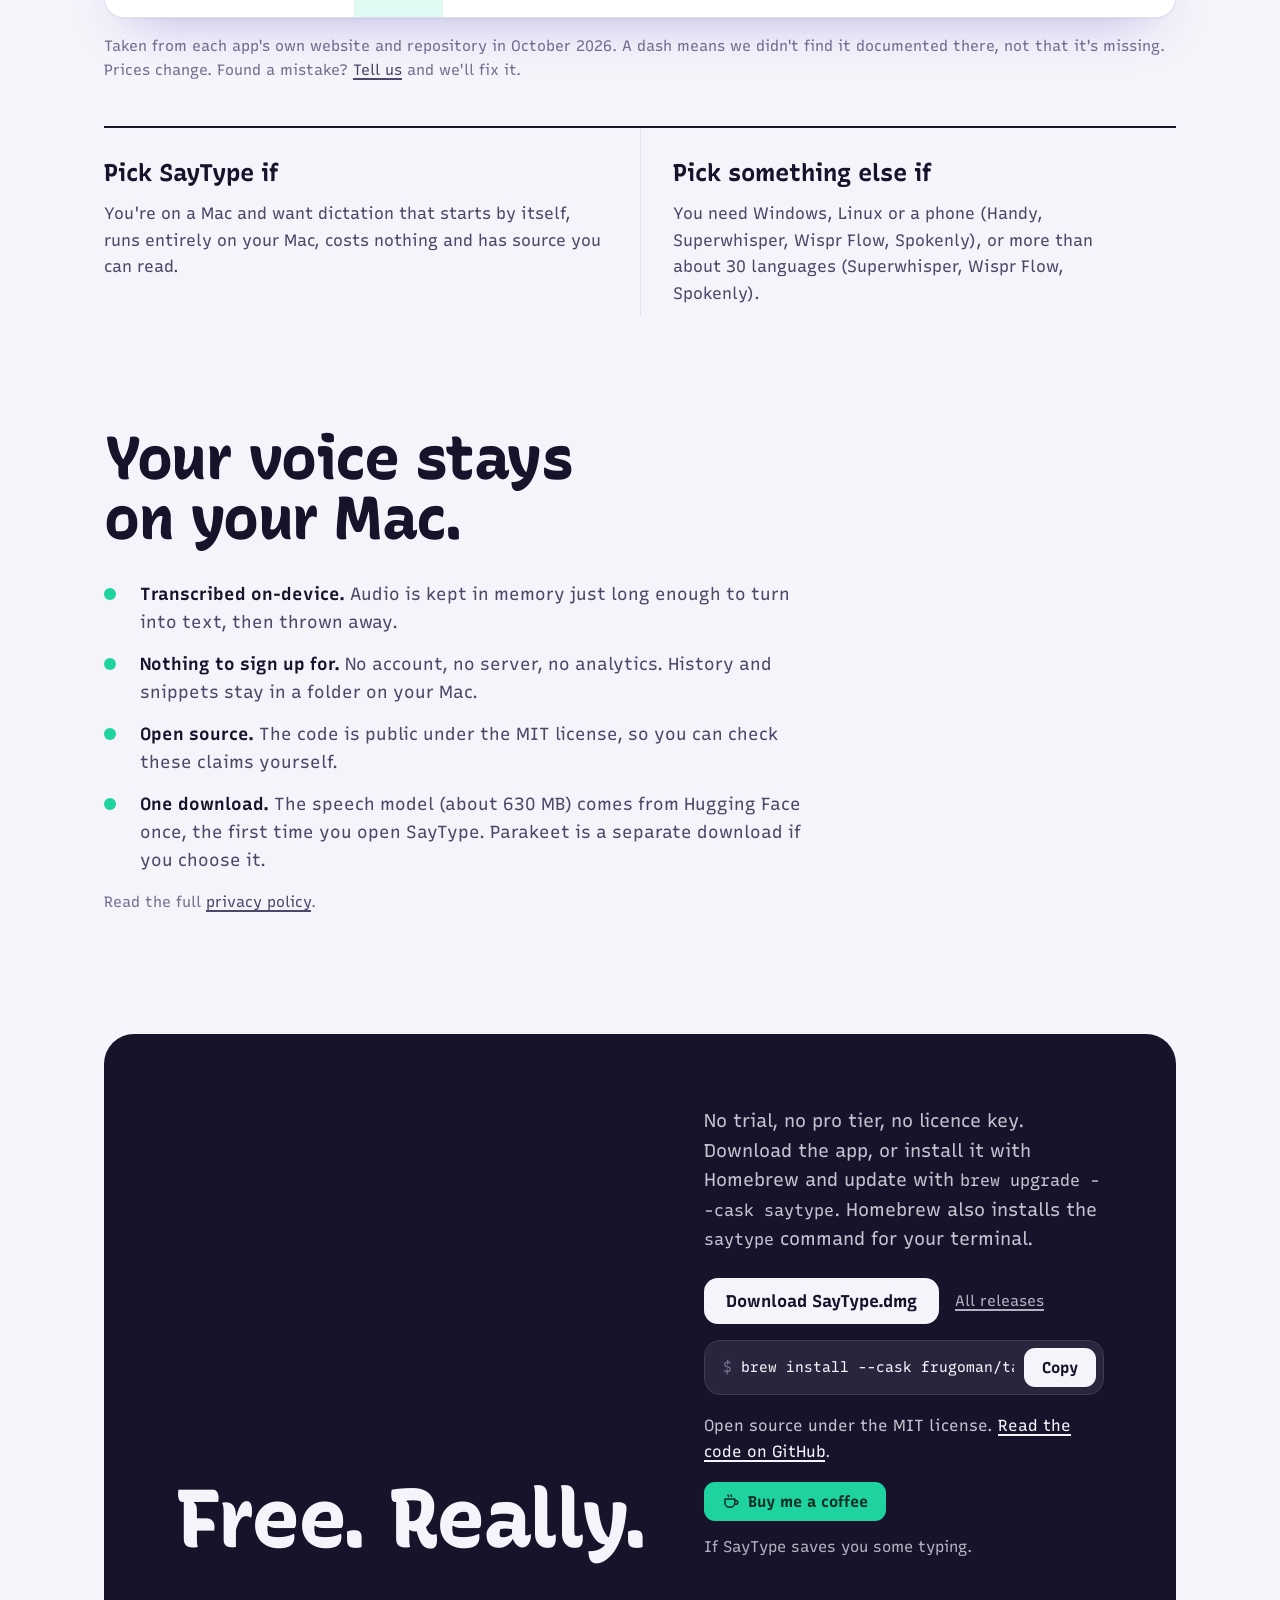
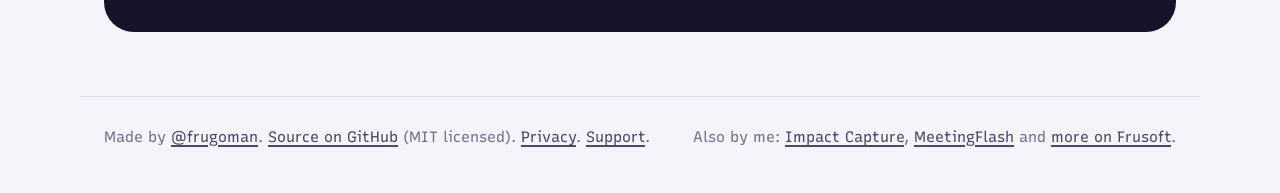
==== commit 78886d21: "Site: history keeps the last N items (default 10) Co-Authored-By: Claude Sonnet 5.5 <noreply@anthrop" ====
--- a/index.html
+++ b/index.html
@@ -453,7 +453,7 @@
     <p class="sub">Hands-free is the default. Everything below is optional, and all of it runs on your Mac.</p>
     <ul class="features">
       <li><h3>Three listening modes</h3><p>Hands-free, push-to-talk (hold <kbd>⌃⌥Space</kbd>, release to type) or toggle. A small recording pill shows when it's listening.</p></li>
-      <li><h3>Transcript history</h3><p>Search what you dictated, copy it, or type it again. Kept only on this Mac. Turn it off or clear it any time.</p></li>
+      <li><h3>Transcript history</h3><p>Search what you dictated, copy it, or type it again. Kept only on this Mac, the last 10 items by default (you choose how many). Turn it off or clear it any time.</p></li>
       <li><h3>Voice commands and snippets</h3><p>Say "new line", "scratch that" or "press enter". Say a phrase to type a saved block, with the date, time or clipboard filled in.</p></li>
       <li><h3>Per-app profiles</h3><p>Set pause length, language, tone and extra words for each app. Casual in Slack, literal in Terminal.</p></li>
       <li><h3>Local AI cleanup</h3><p>Off by default. Removes filler words and fixes punctuation, using Apple's on-device model or a local server like Ollama.</p></li>
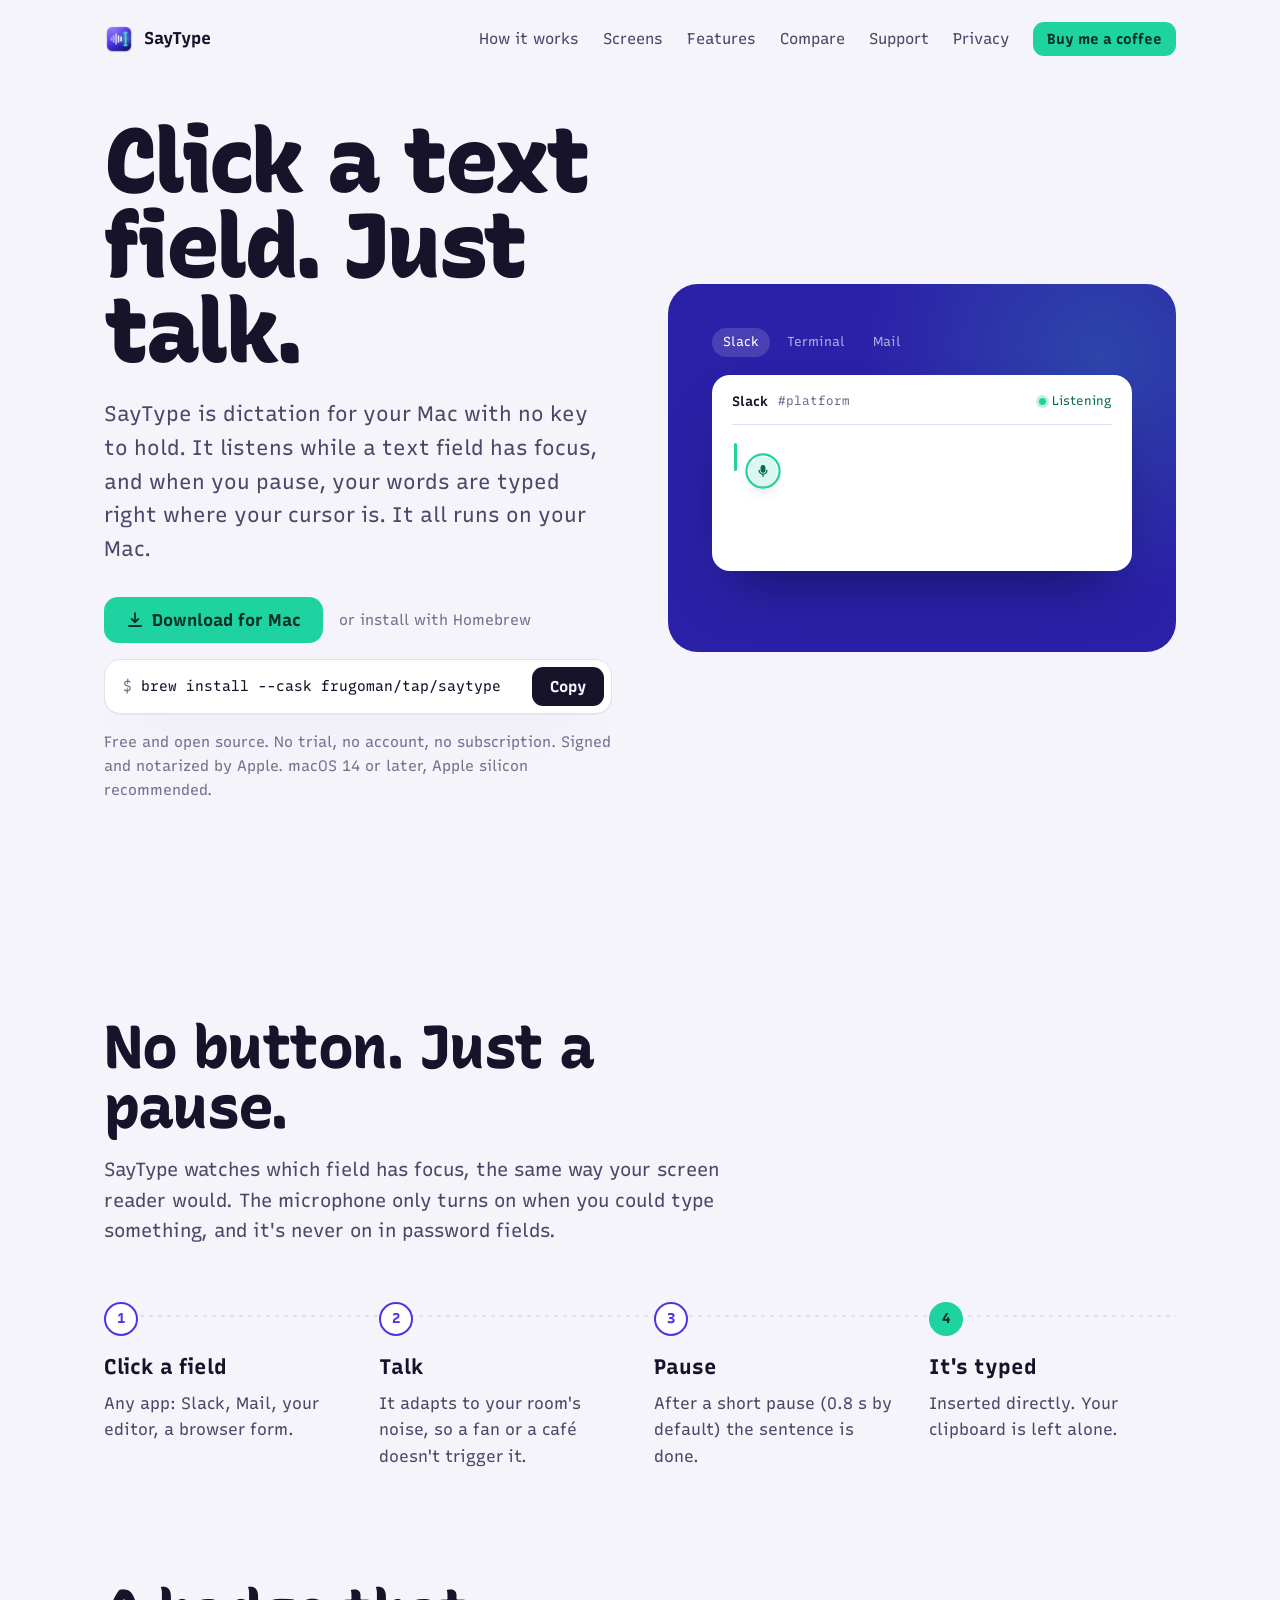
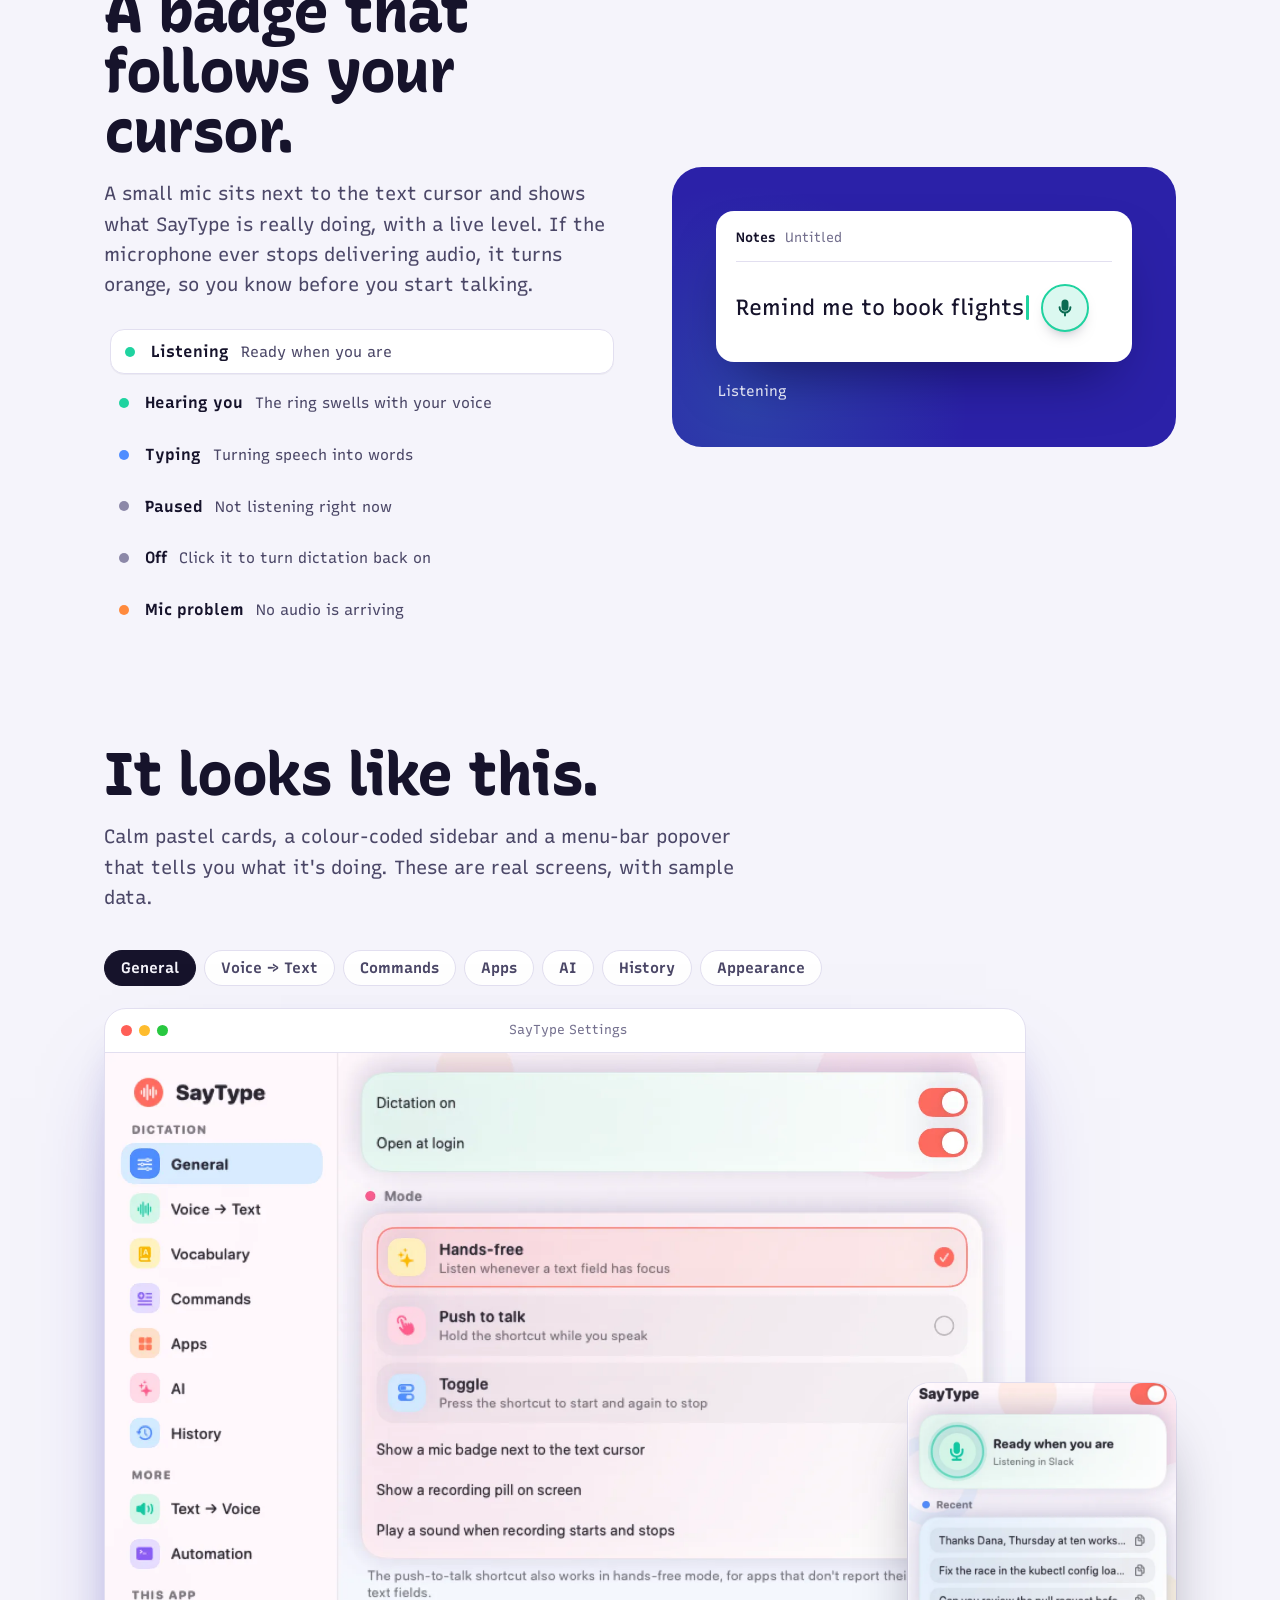
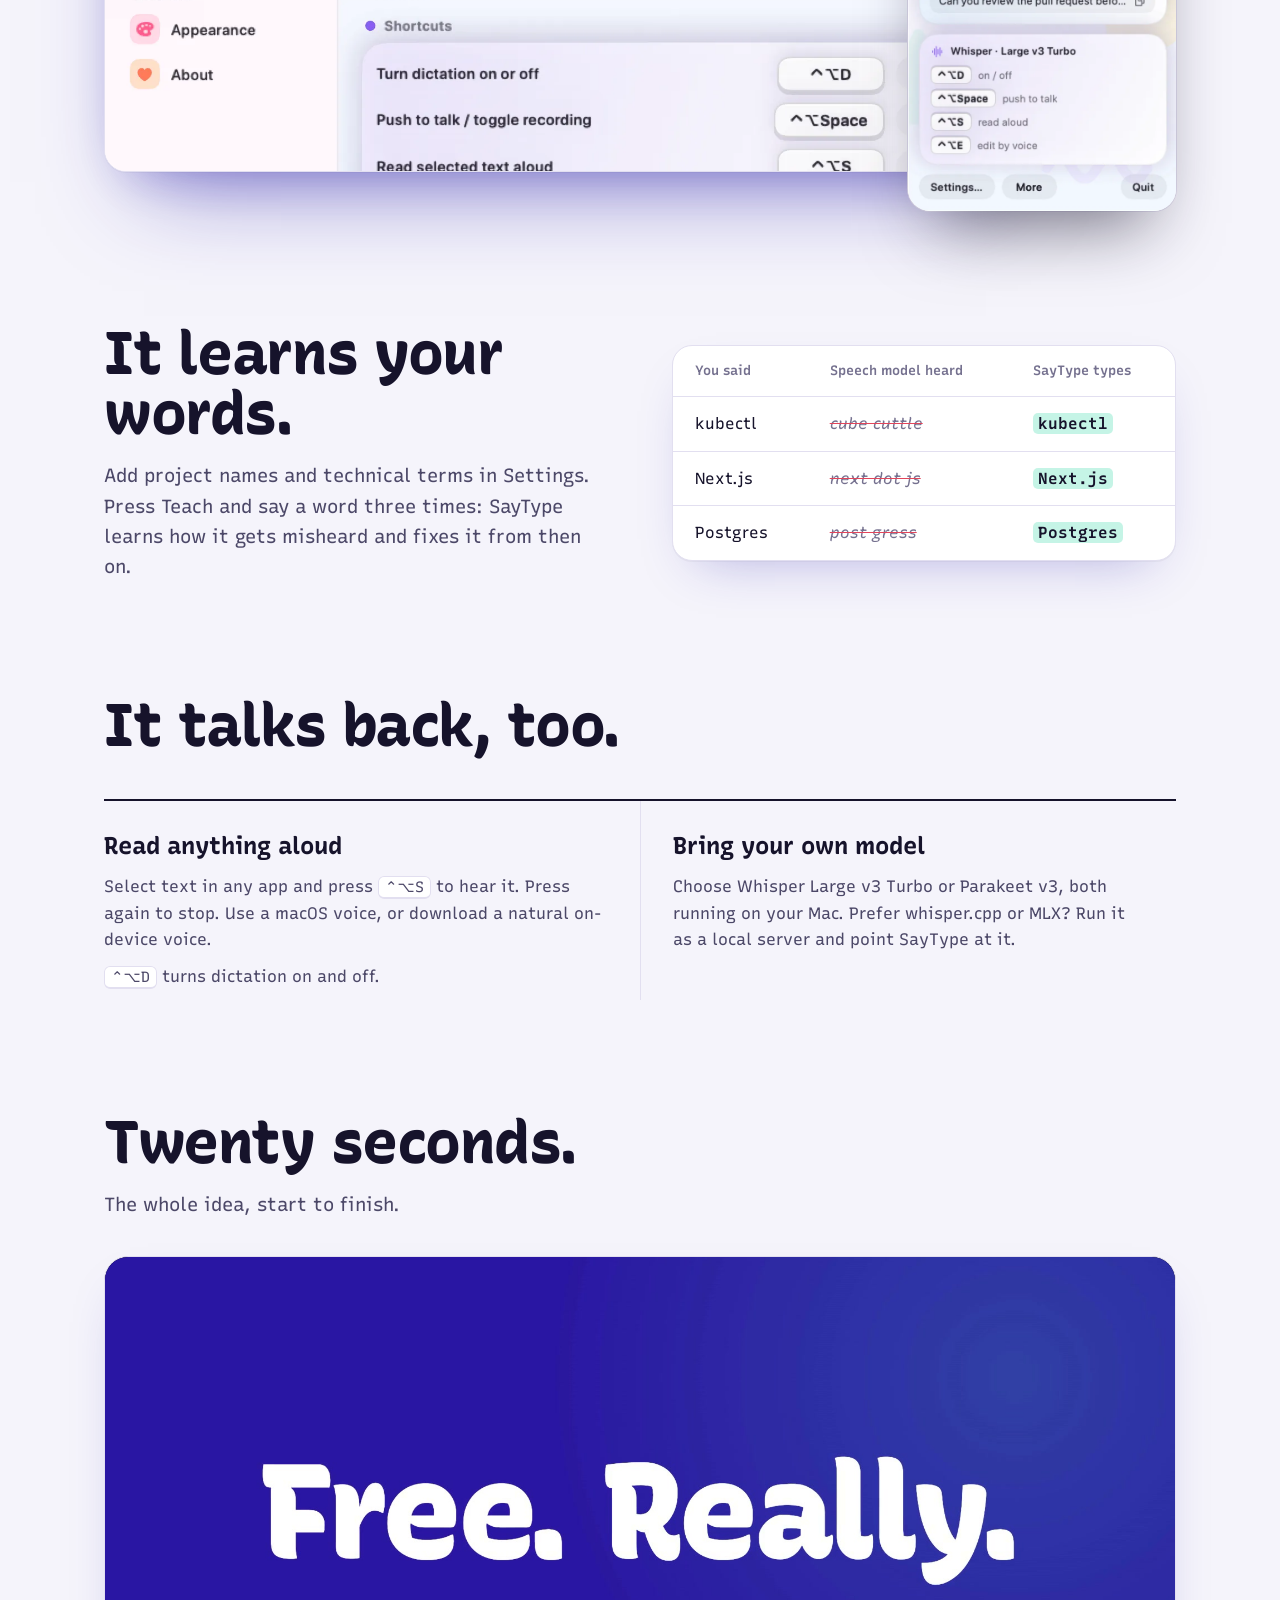
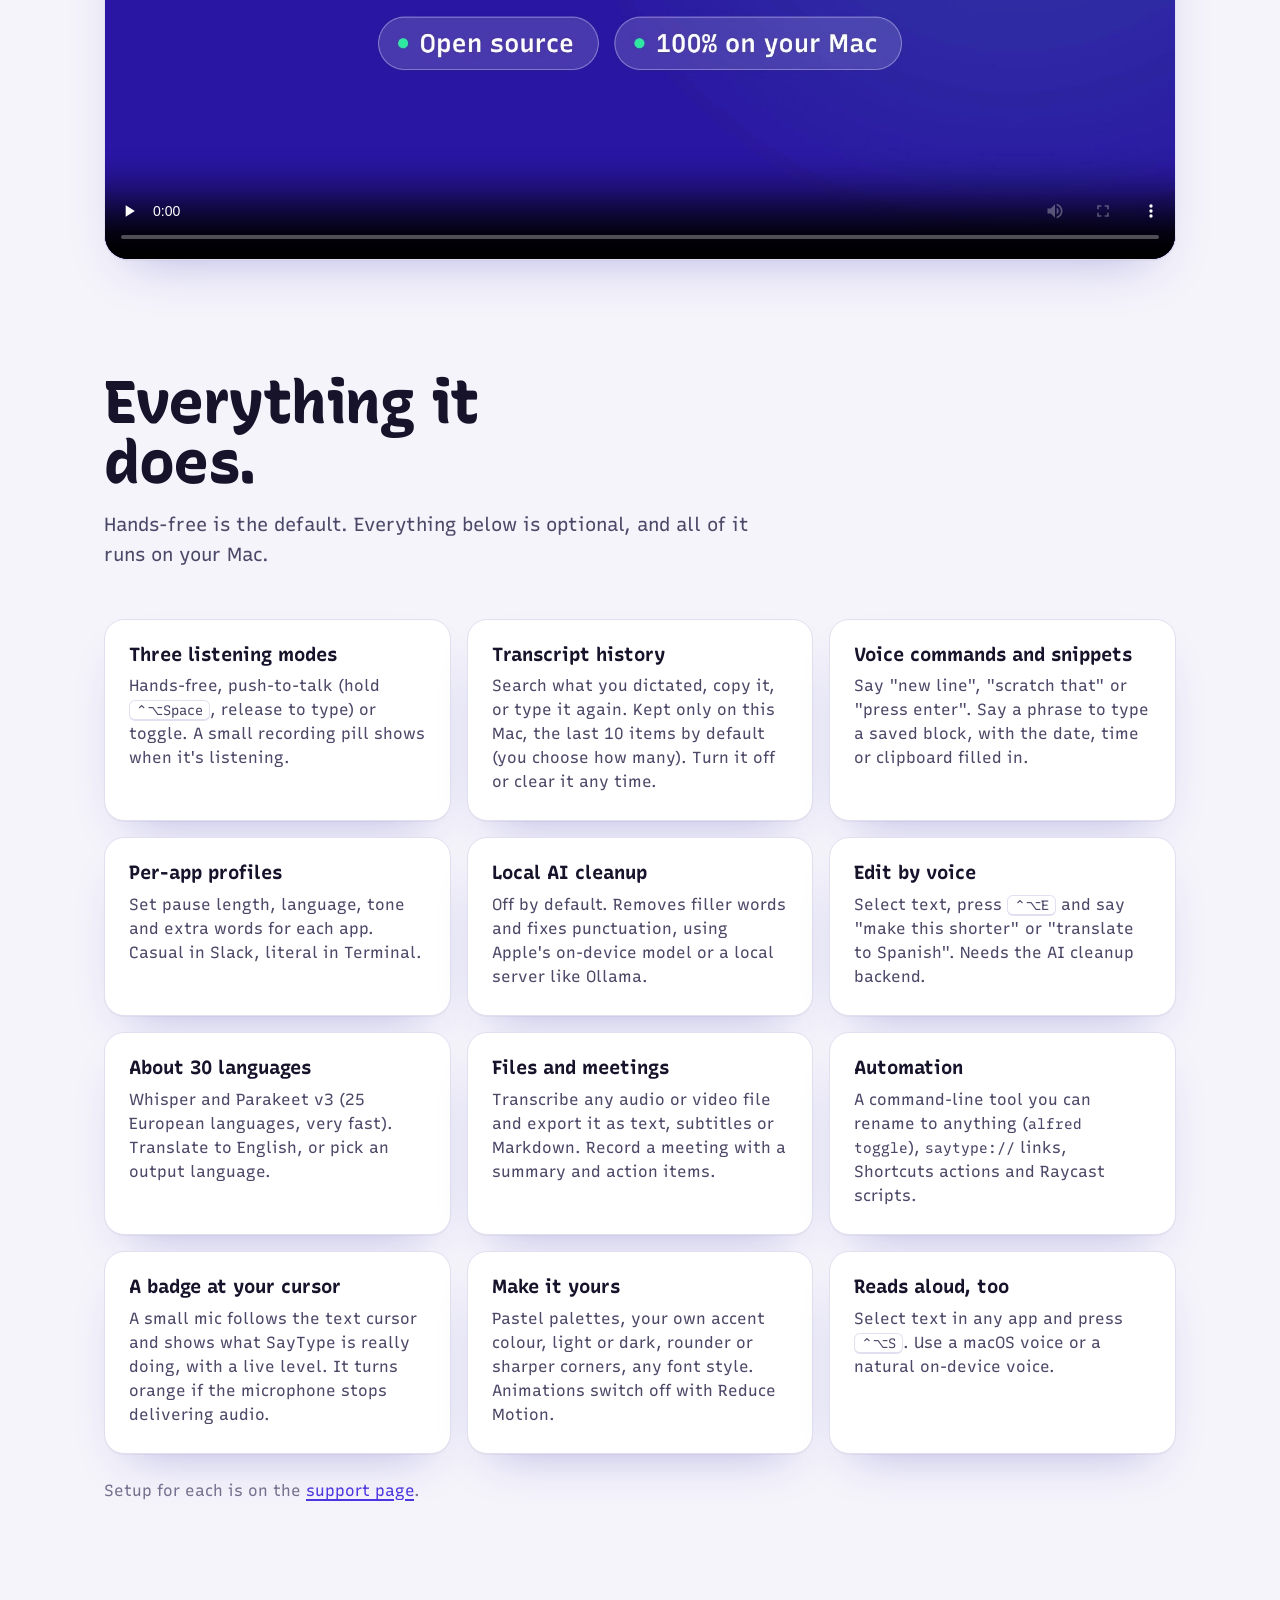
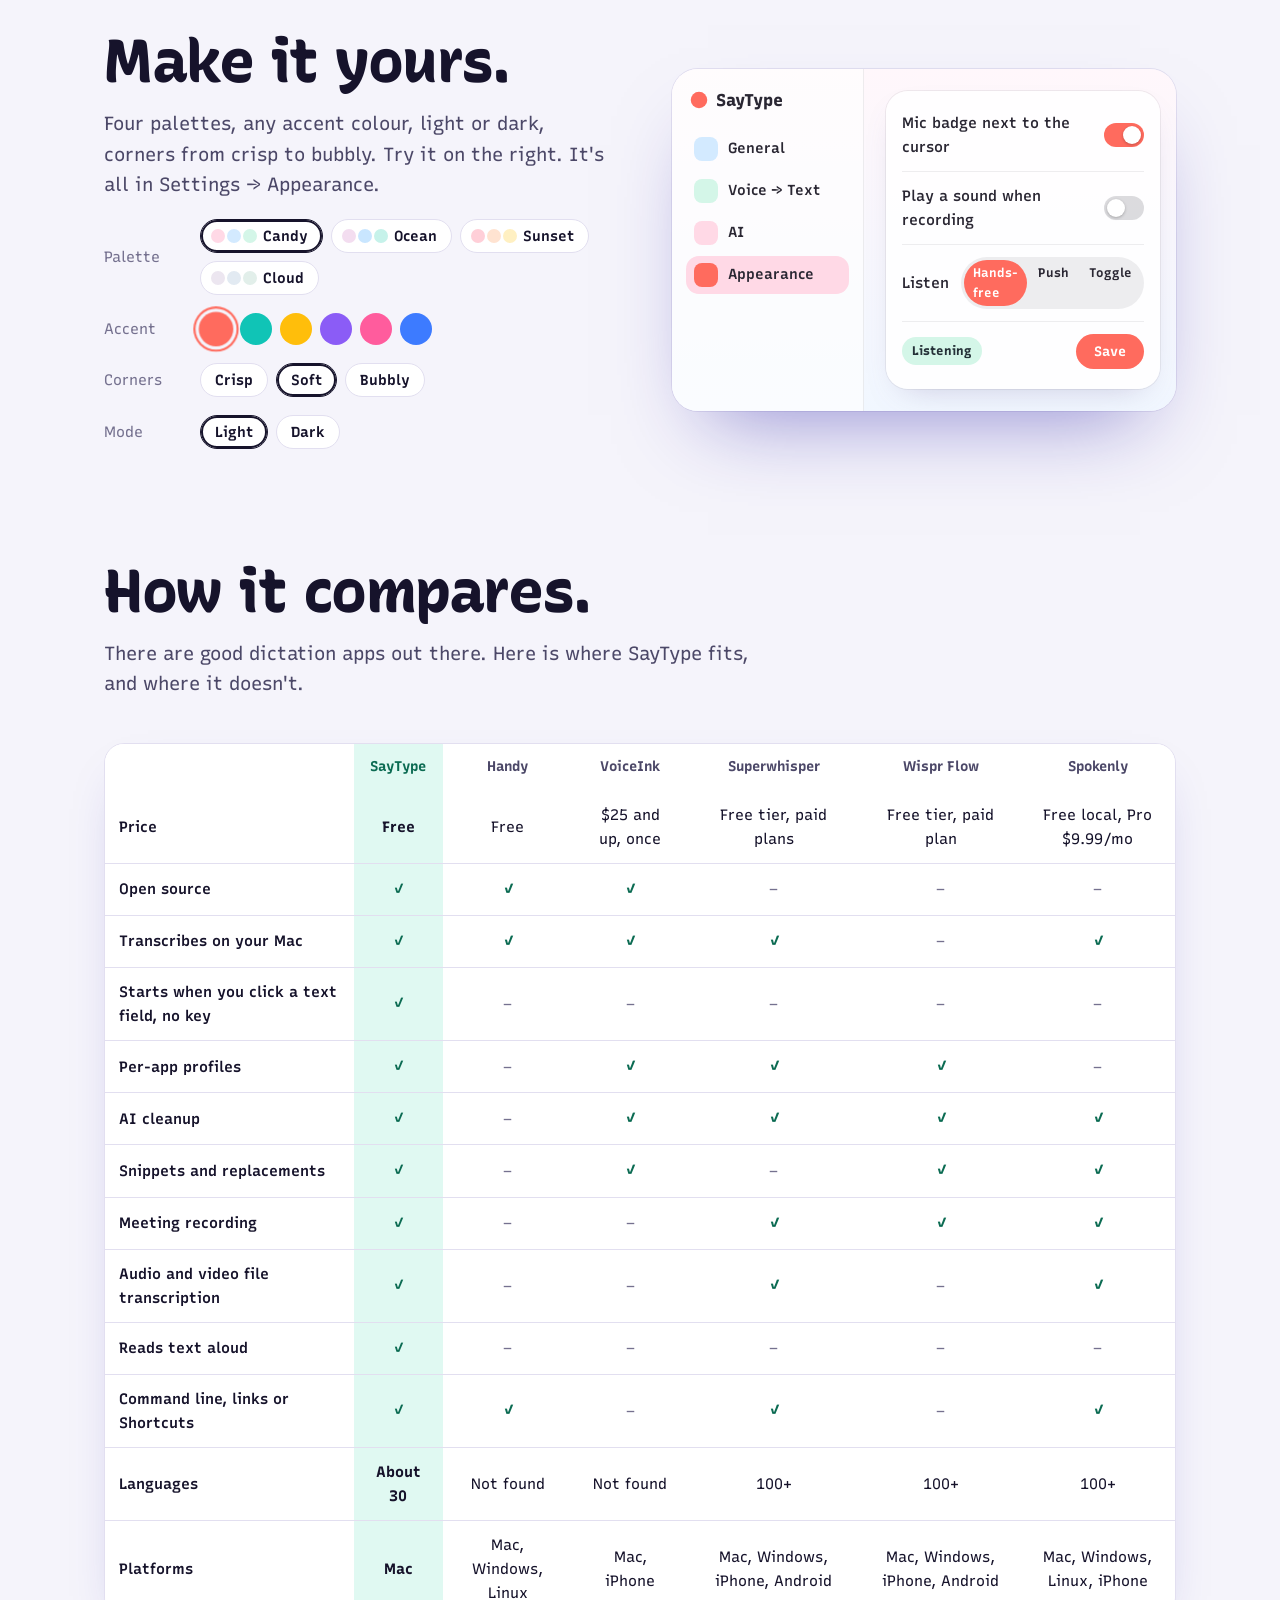
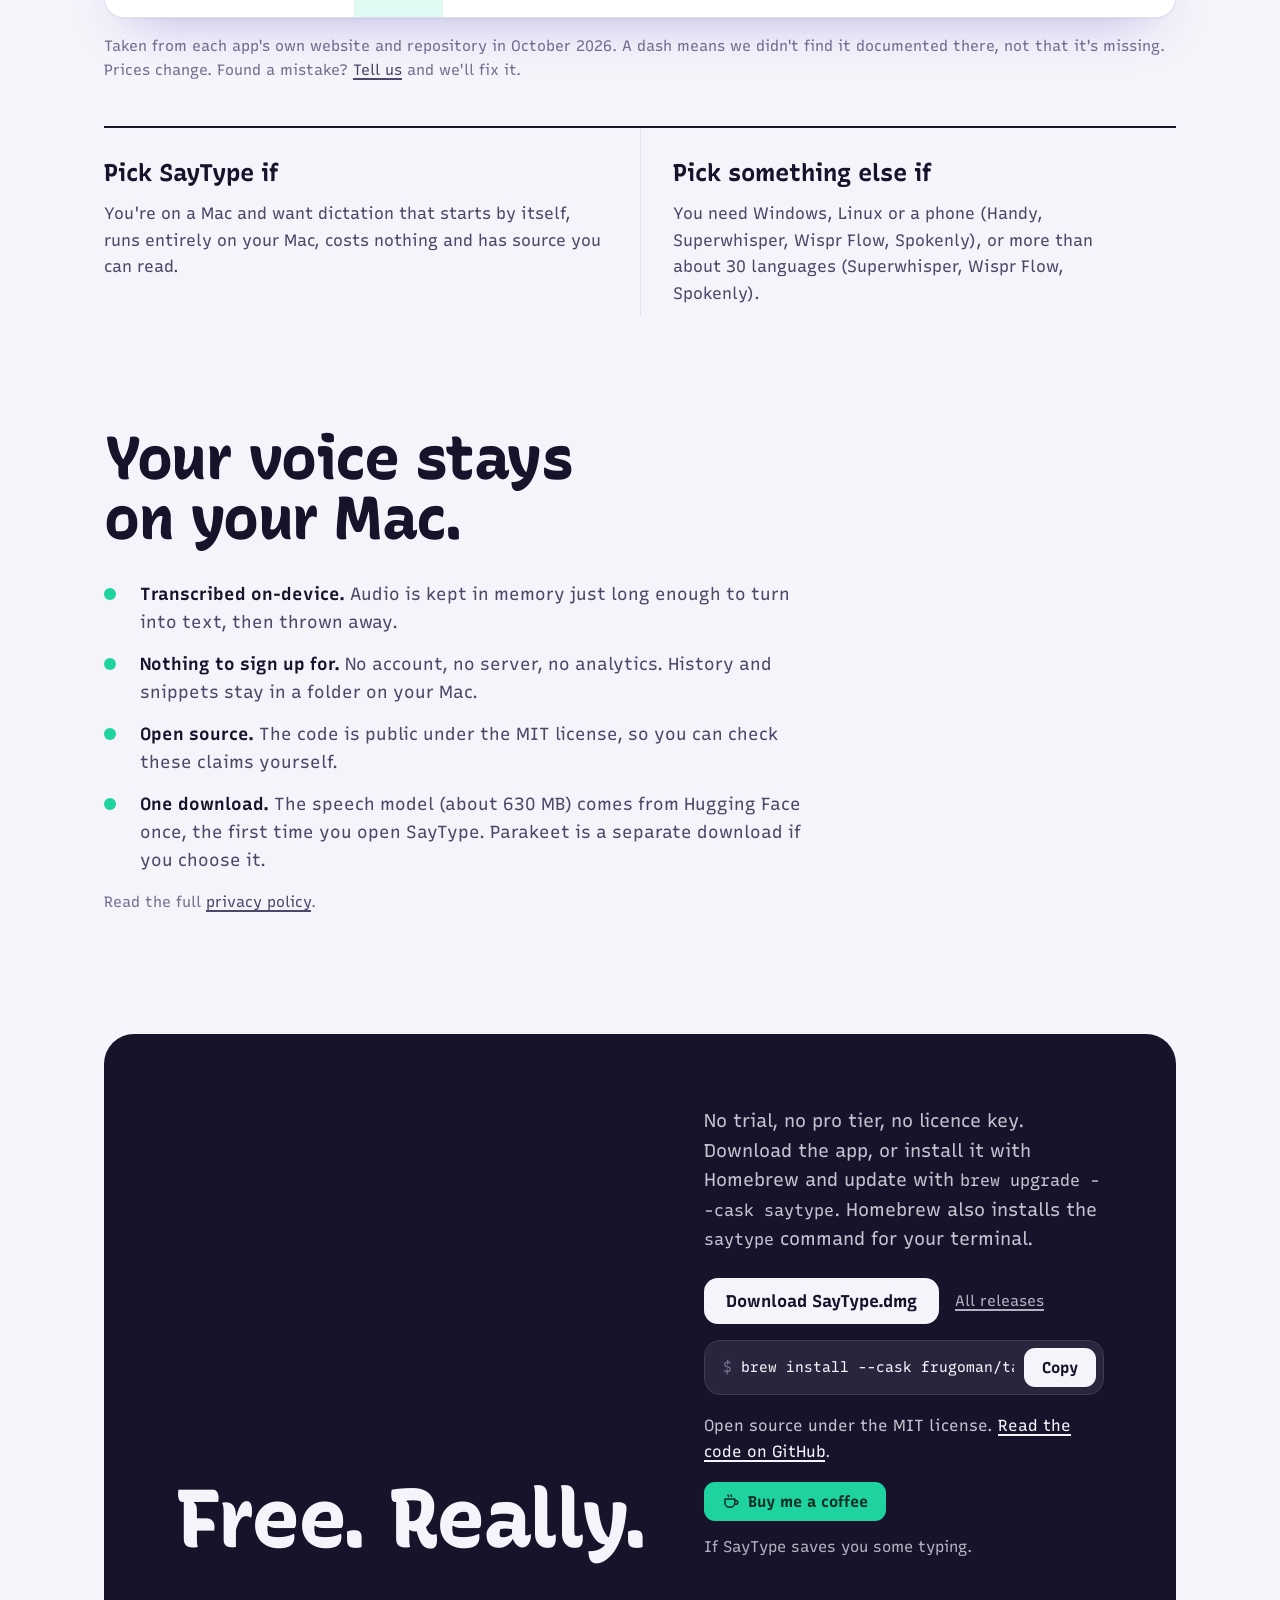
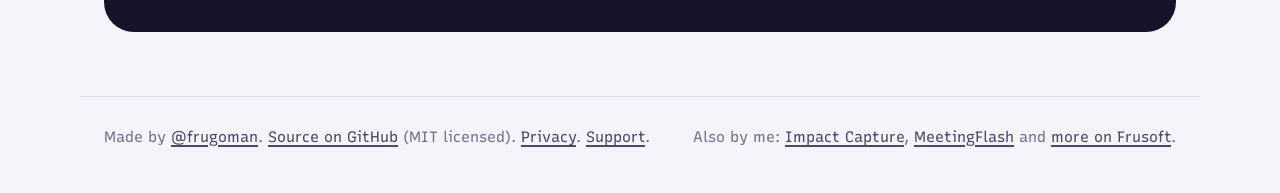
==== commit 64cb6567: "Move site links to <name>.frusoft.dev Co-Authored-By: Claude Opus 5.5 <noreply@anthropic.com>" ====
--- a/index.html
+++ b/index.html
@@ -7,7 +7,7 @@
 <meta name="description" content="Free, open source dictation for Mac that runs entirely on your computer. Click into any text field and talk, or hold a key. Voice commands, local AI cleanup, meeting transcription. No cloud, no account.">
 <meta property="og:title" content="SayType: click a text field, just talk">
 <meta property="og:description" content="Free, open source, fully local dictation for Mac. No cloud, no account, no subscription.">
-<meta property="og:image" content="https://frugoman.github.io/saytype-site/poster.jpg">
+<meta property="og:image" content="https://saytype.frusoft.dev/poster.jpg">
 <meta name="twitter:card" content="summary_large_image">
 <meta name="theme-color" content="#F5F4FB" media="(prefers-color-scheme: light)">
 <meta name="theme-color" content="#0F0D1F" media="(prefers-color-scheme: dark)">
@@ -581,7 +581,7 @@
 
 <footer class="site-footer">
   <span>Made by <a href="https://github.com/frugoman">@frugoman</a>. <a href="https://github.com/frugoman/saytype">Source on GitHub</a> (MIT licensed). <a href="privacy/">Privacy</a>. <a href="support/">Support</a>.</span>
-  <span>Also by me: <a href="https://frugoman.github.io/impact-capture/">Impact Capture</a>, <a href="https://frugoman.github.io/meeting-flash/">MeetingFlash</a> and <a href="https://frusoft-web.web.app">more on Frusoft</a>.</span>
+  <span>Also by me: <a href="https://impactcapture.frusoft.dev/">Impact Capture</a>, <a href="https://meetingflash.frusoft.dev/">MeetingFlash</a> and <a href="https://frusoft.dev">more on Frusoft</a>.</span>
 </footer>
 
 <script>
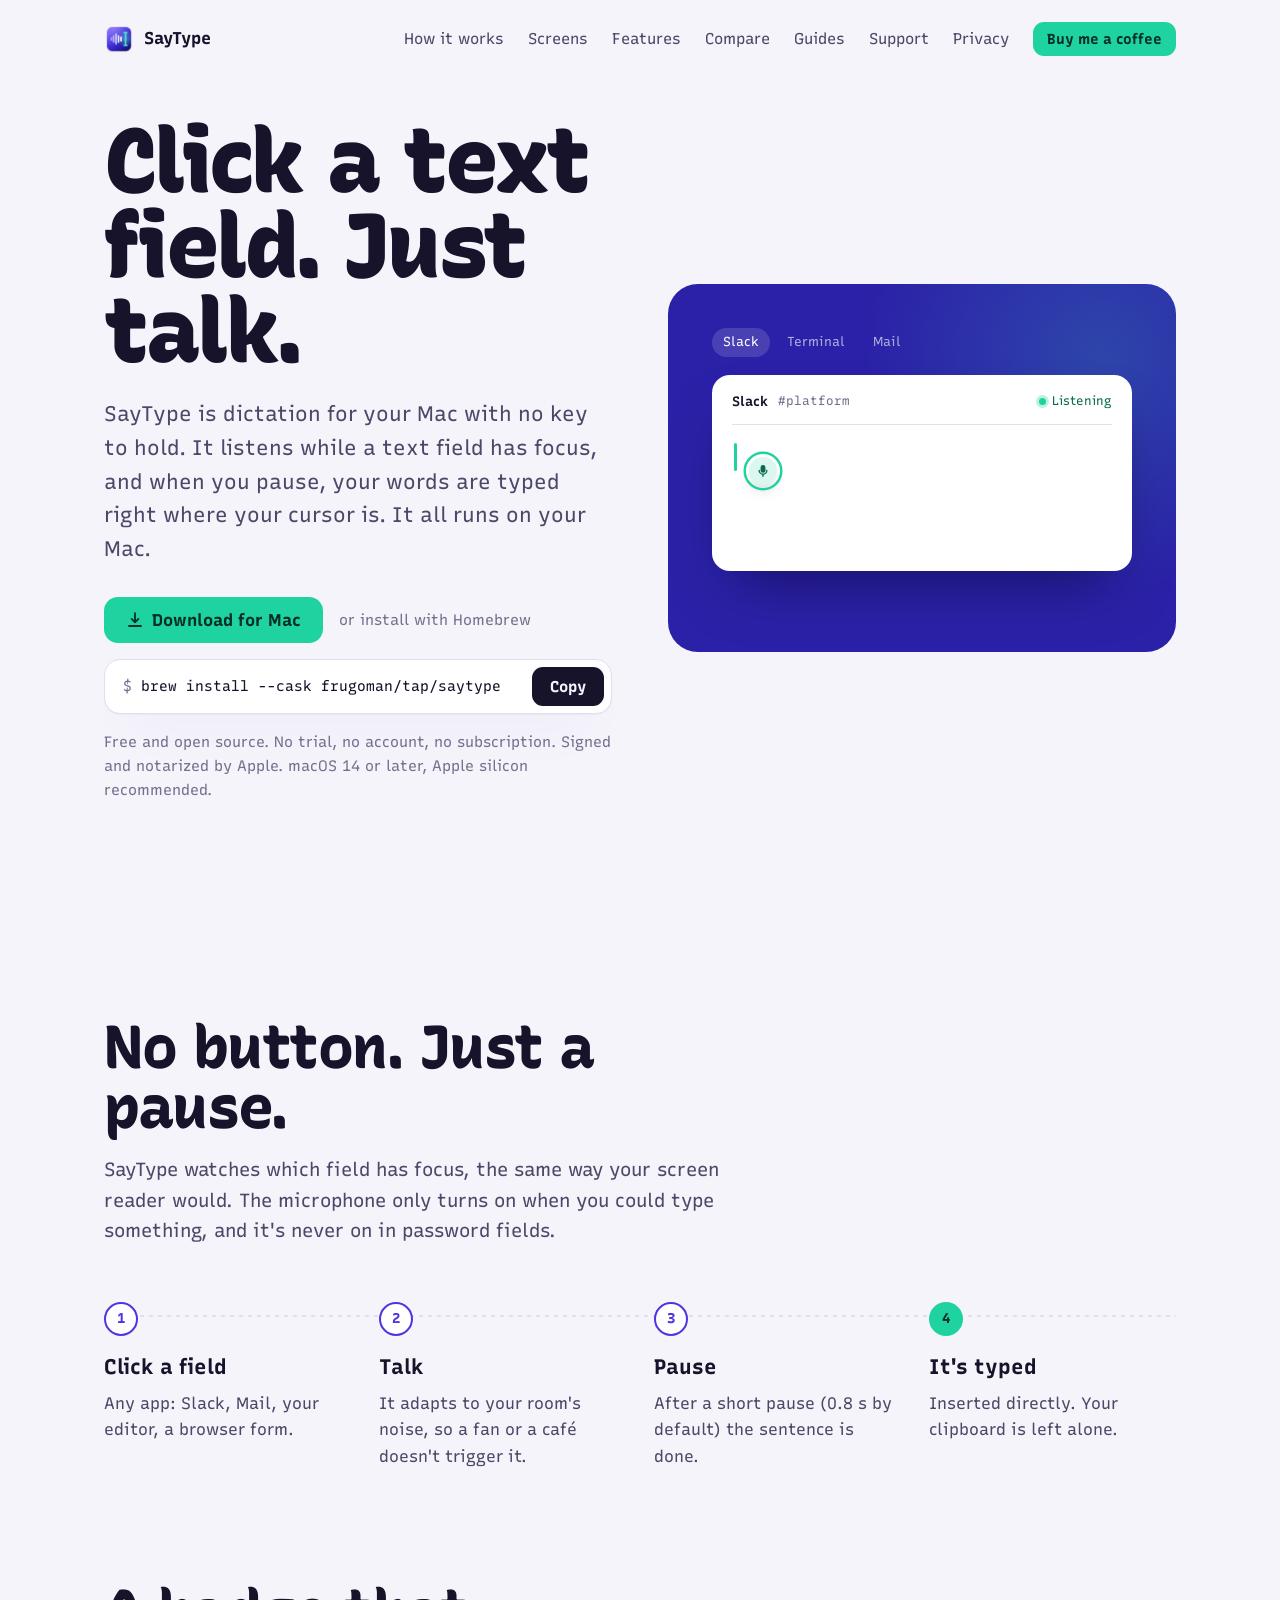
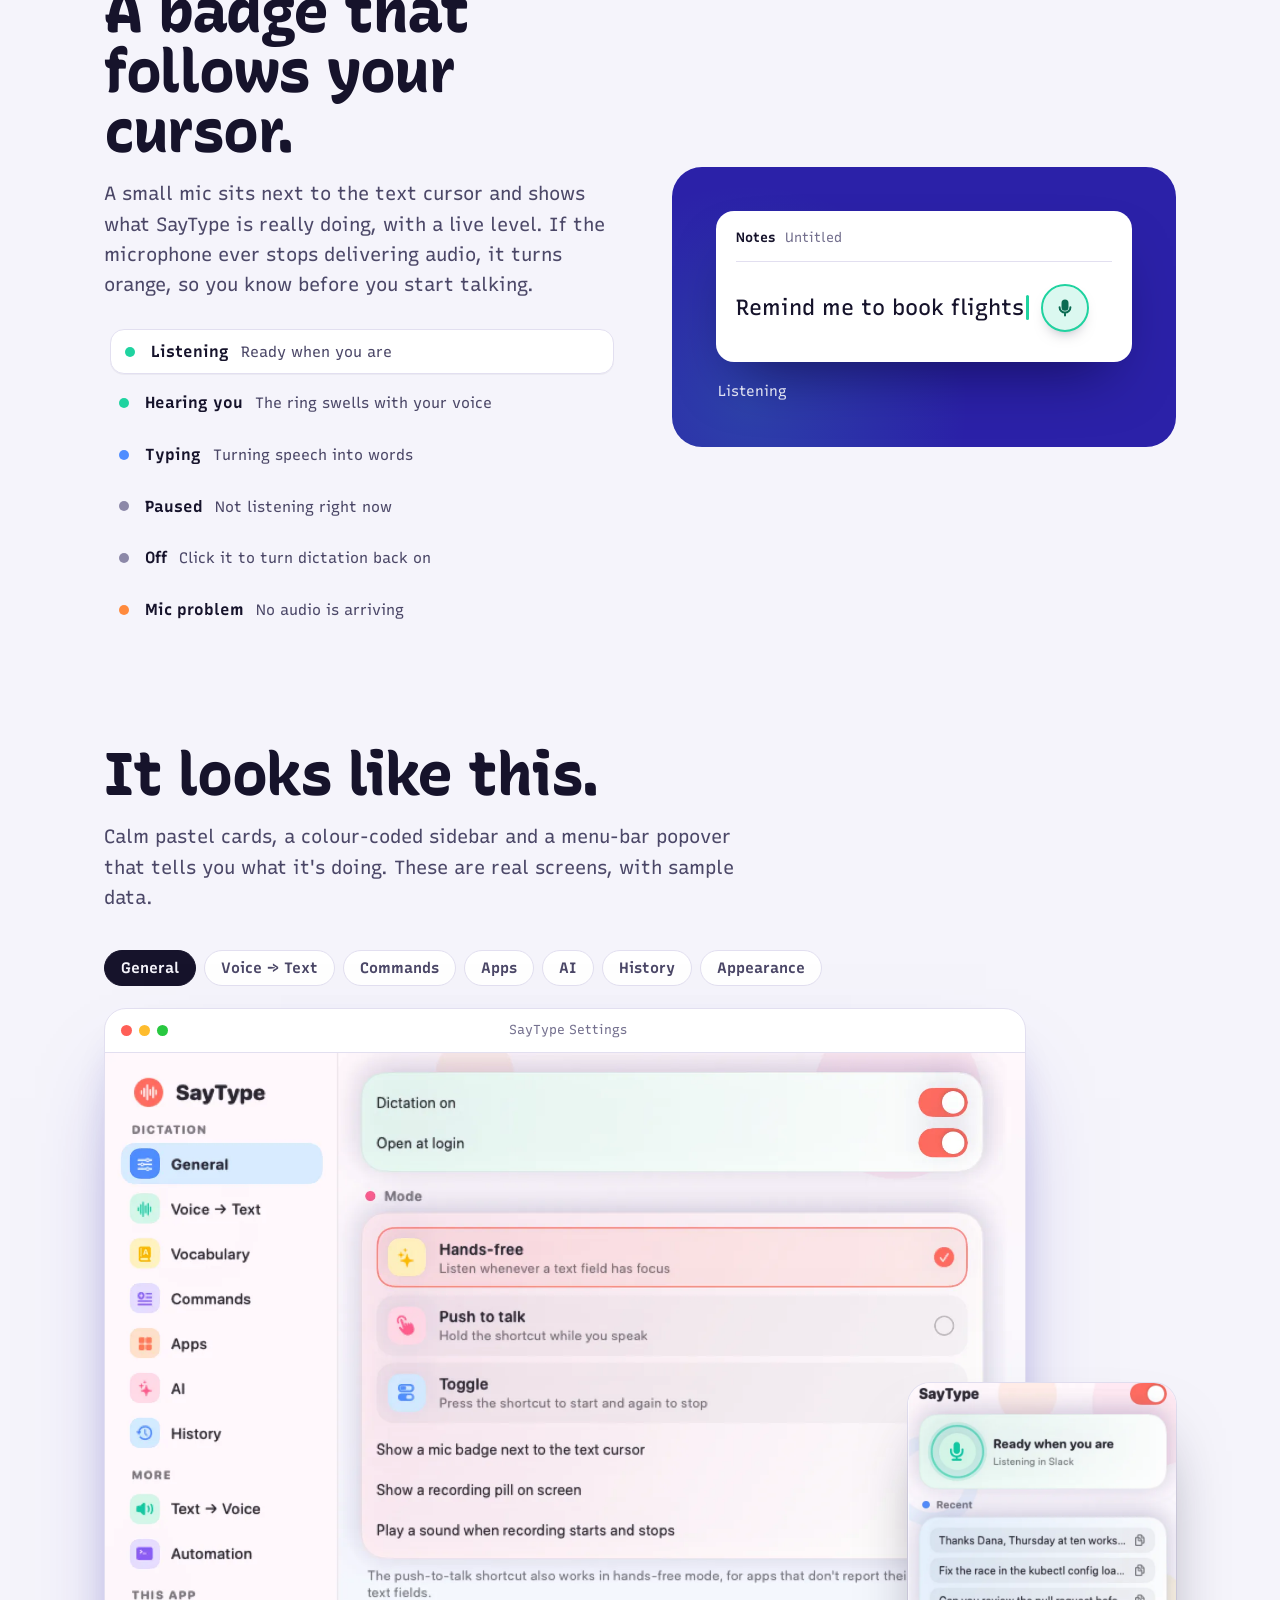
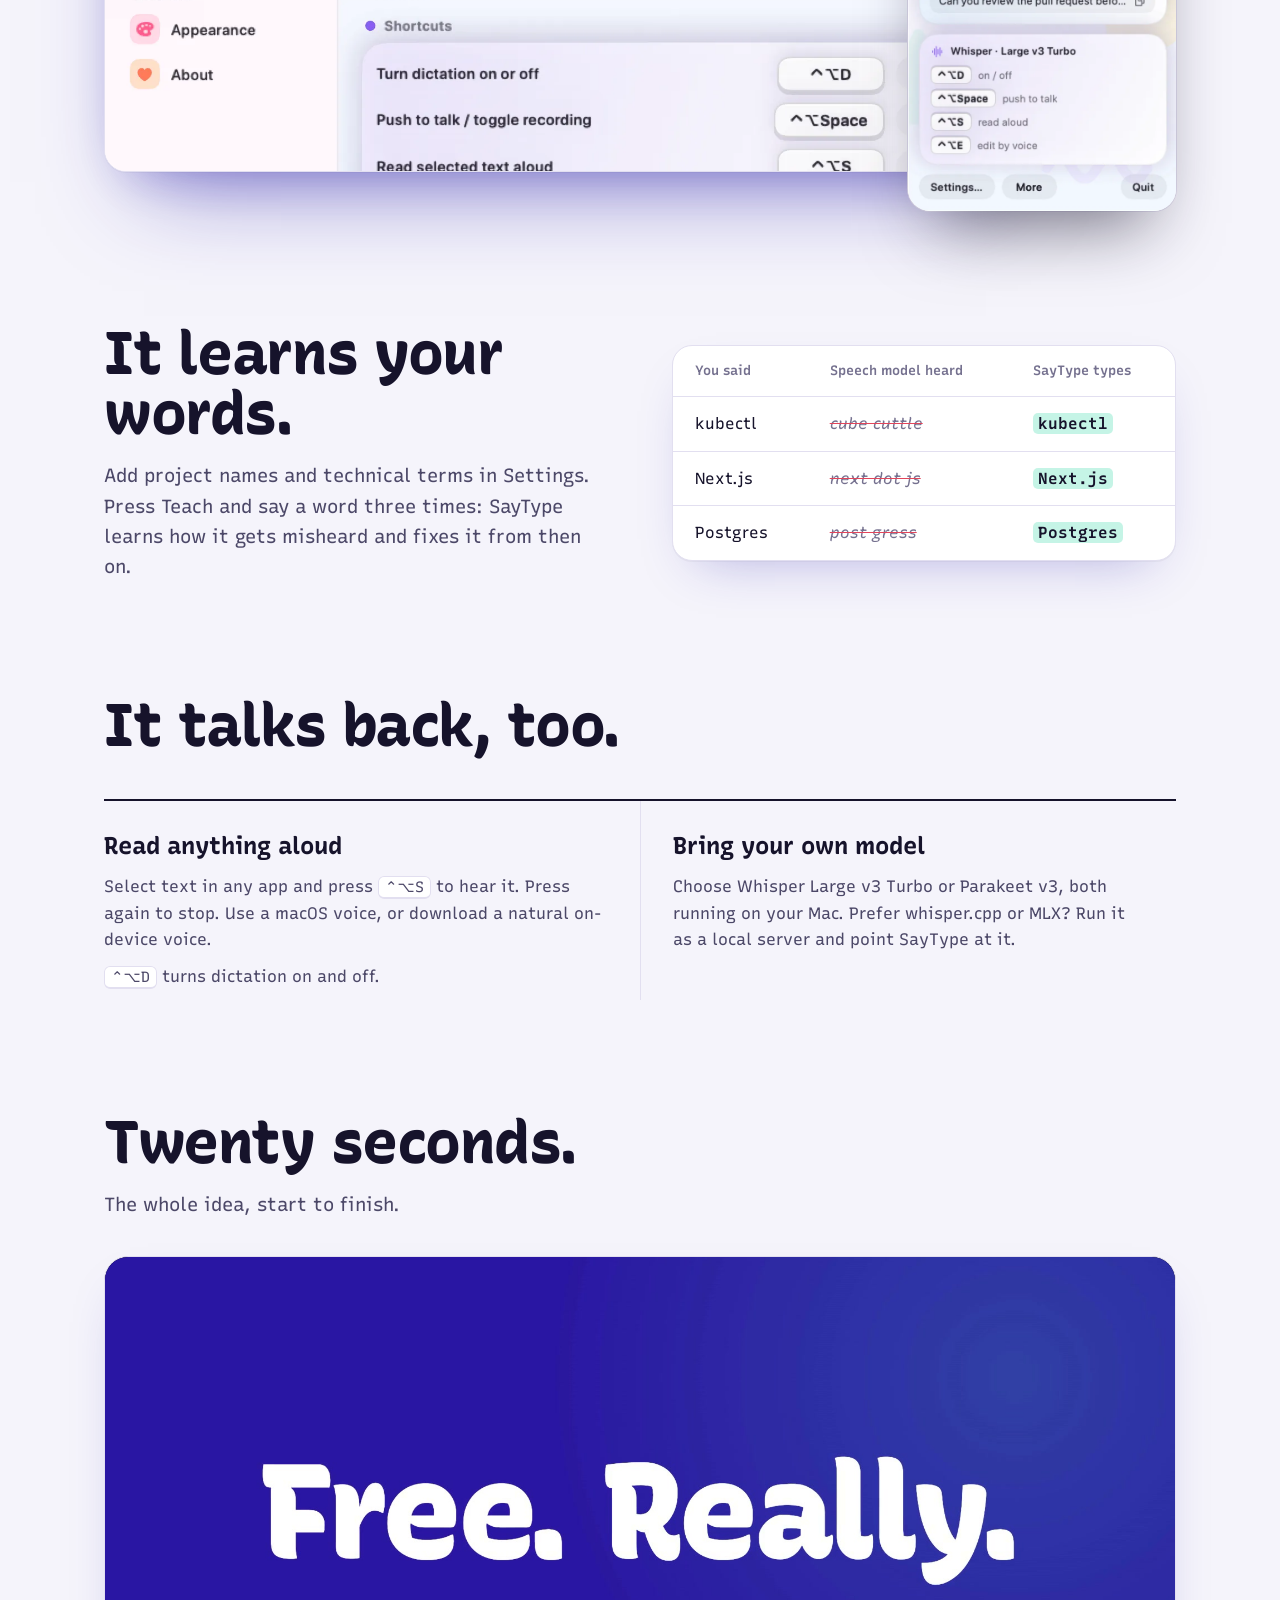
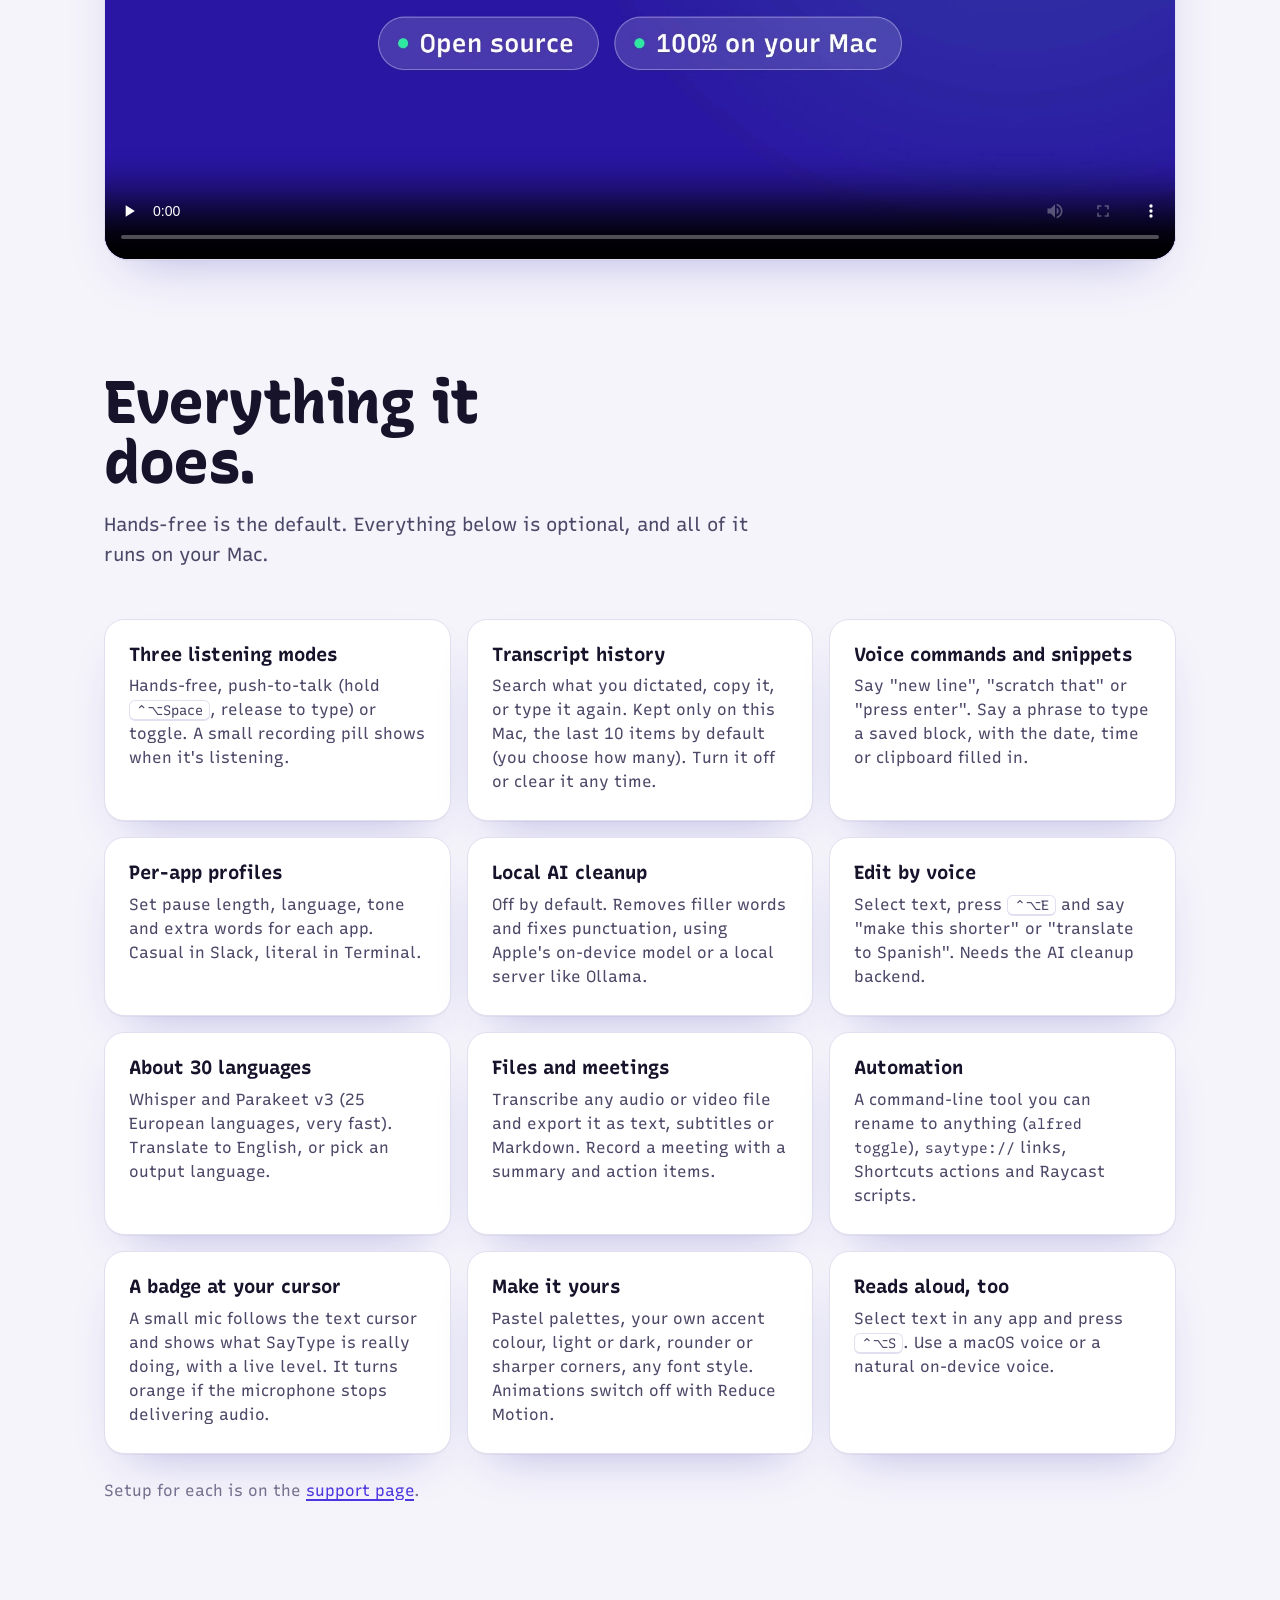
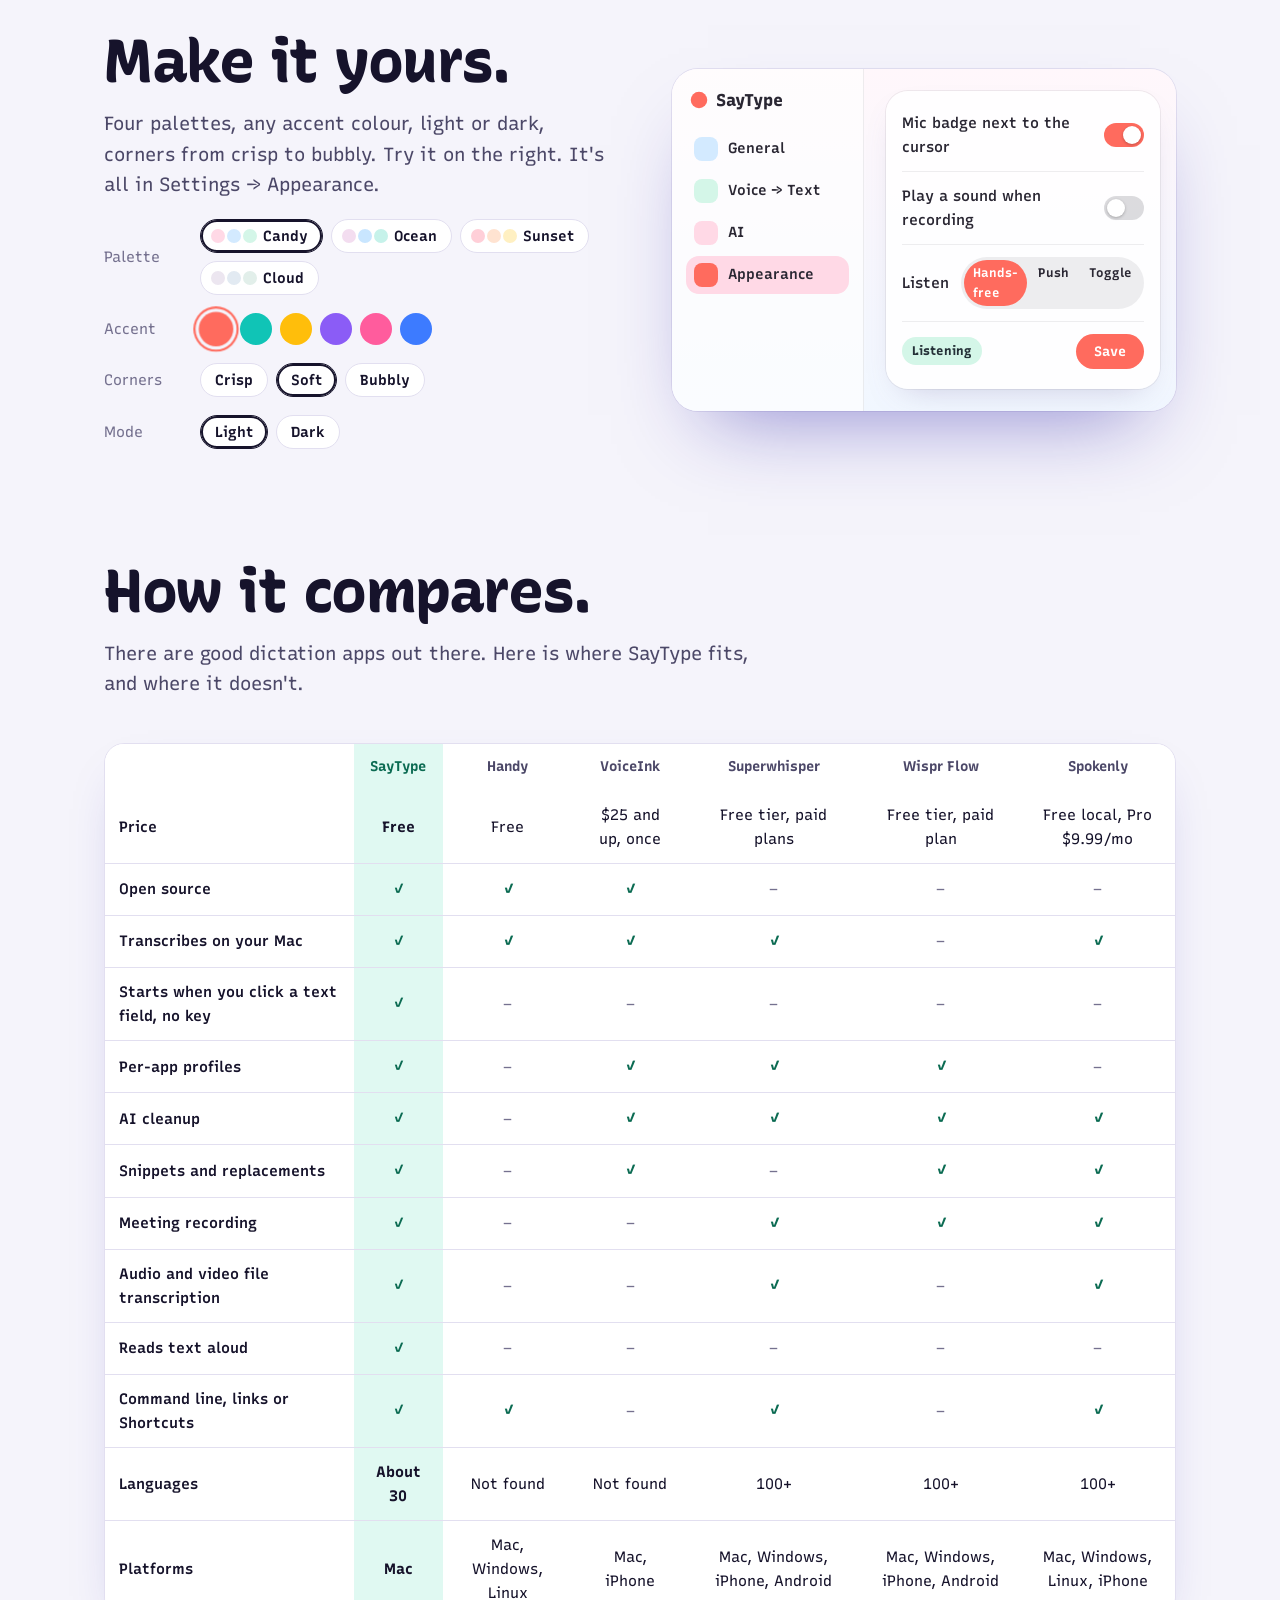
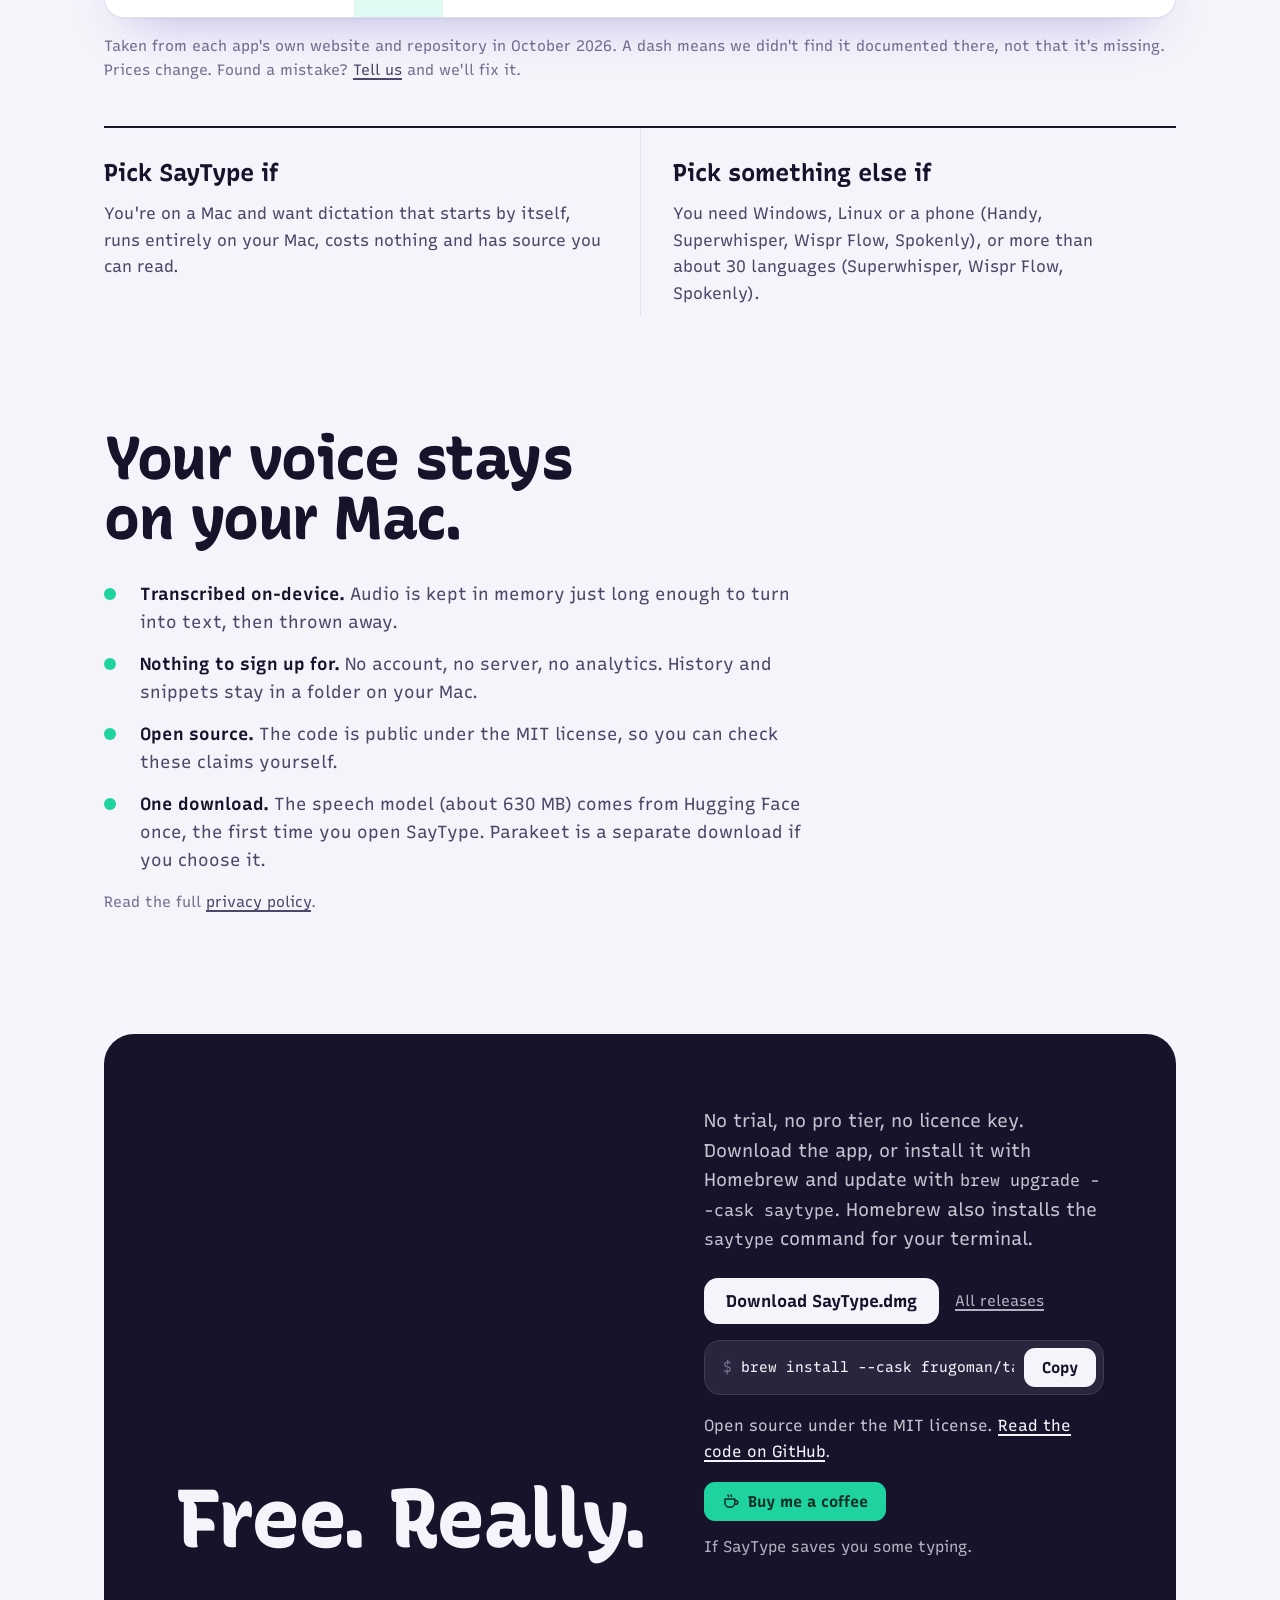
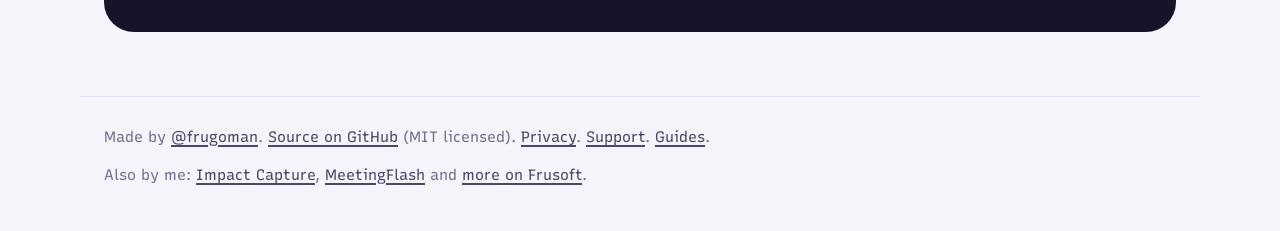
==== commit 6b88d6c1: "SEO: canonical, JSON-LD, robots, sitemap, 404, two guides, docs/seo.md Co-Authored-By: Claude Sonnet" ====
--- a/index.html
+++ b/index.html
@@ -4,9 +4,17 @@
 <meta charset="utf-8">
 <meta name="viewport" content="width=device-width, initial-scale=1">
 <title>SayType: click a text field, just talk</title>
-<meta name="description" content="Free, open source dictation for Mac that runs entirely on your computer. Click into any text field and talk, or hold a key. Voice commands, local AI cleanup, meeting transcription. No cloud, no account.">
+<meta name="description" content="Free, open source dictation for Mac that runs fully on your computer. Click a text field and talk. Voice commands, local AI cleanup. No cloud, no account.">
 <meta property="og:title" content="SayType: click a text field, just talk">
 <meta property="og:description" content="Free, open source, fully local dictation for Mac. No cloud, no account, no subscription.">
+<link rel="canonical" href="https://saytype.frusoft.dev/">
+<meta property="og:type" content="website">
+<meta property="og:url" content="https://saytype.frusoft.dev/">
+<meta name="twitter:title" content="SayType: click a text field, just talk">
+<meta name="twitter:image" content="https://saytype.frusoft.dev/poster.jpg">
+<script type="application/ld+json">
+{"@context":"https://schema.org","@type":"SoftwareApplication","name":"SayType","operatingSystem":"macOS 14 or later","applicationCategory":"UtilitiesApplication","description":"Always-ready, fully local dictation for macOS. Click into any text field and talk; when you pause, your words are typed. Free and open source.","url":"https://saytype.frusoft.dev/","downloadUrl":"https://github.com/frugoman/saytype/releases/latest/download/SayType.dmg","image":"https://saytype.frusoft.dev/icon.png","license":"https://opensource.org/licenses/MIT","isAccessibleForFree":true,"offers":{"@type":"Offer","price":"0","priceCurrency":"USD"},"author":{"@type":"Person","name":"Nicolas Frugoni","url":"https://github.com/frugoman"}}
+</script>
 <meta property="og:image" content="https://saytype.frusoft.dev/poster.jpg">
 <meta name="twitter:card" content="summary_large_image">
 <meta name="theme-color" content="#F5F4FB" media="(prefers-color-scheme: light)">
@@ -307,6 +315,7 @@
   <a class="hide-sm" href="#screens">Screens</a>
   <a class="hide-sm" href="#features">Features</a>
   <a class="hide-sm" href="#compare">Compare</a>
+  <a class="hide-sm" href="guides/">Guides</a>
   <a href="support/">Support</a>
   <a class="hide-sm" href="privacy/">Privacy</a>
   <a class="btn mint" href="https://buymeacoffee.com/frugoman" style="padding: 8px 14px; font-size: 14.5px">Buy me a coffee</a>
@@ -580,7 +589,7 @@
 </main>
 
 <footer class="site-footer">
-  <span>Made by <a href="https://github.com/frugoman">@frugoman</a>. <a href="https://github.com/frugoman/saytype">Source on GitHub</a> (MIT licensed). <a href="privacy/">Privacy</a>. <a href="support/">Support</a>.</span>
+  <span>Made by <a href="https://github.com/frugoman">@frugoman</a>. <a href="https://github.com/frugoman/saytype">Source on GitHub</a> (MIT licensed). <a href="privacy/">Privacy</a>. <a href="support/">Support</a>. <a href="guides/">Guides</a>.</span>
   <span>Also by me: <a href="https://impactcapture.frusoft.dev/">Impact Capture</a>, <a href="https://meetingflash.frusoft.dev/">MeetingFlash</a> and <a href="https://frusoft.dev">more on Frusoft</a>.</span>
 </footer>
 
--- a/style.css
+++ b/style.css
@@ -65,3 +65,4 @@
 .doc td { padding: 10px 12px 10px 0; border-bottom: 1px solid var(--rule); color: var(--ink-2); vertical-align: top; }
 .doc td:first-child { white-space: nowrap; }
 .doc code { overflow-wrap: anywhere; }
+.doc h3 { font-size: 18px; margin: 24px 0 4px; font-weight: 700; }
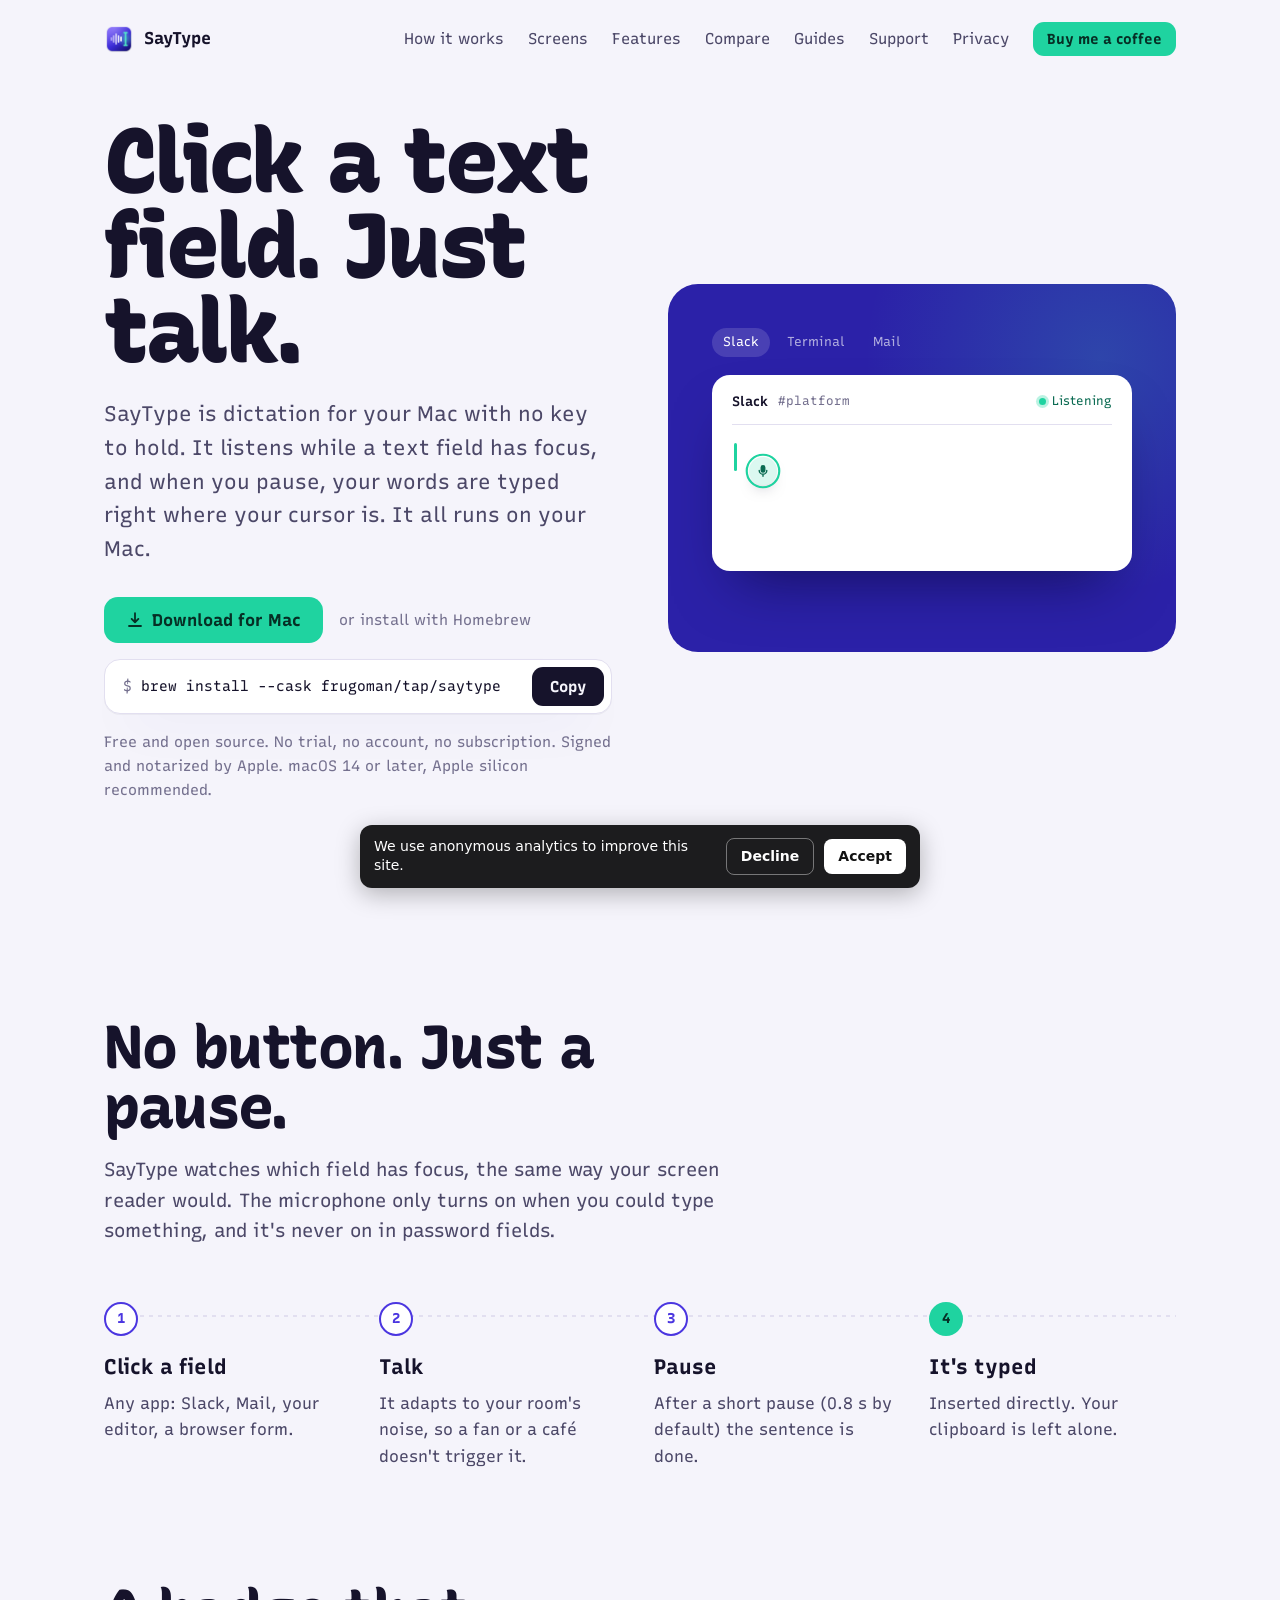
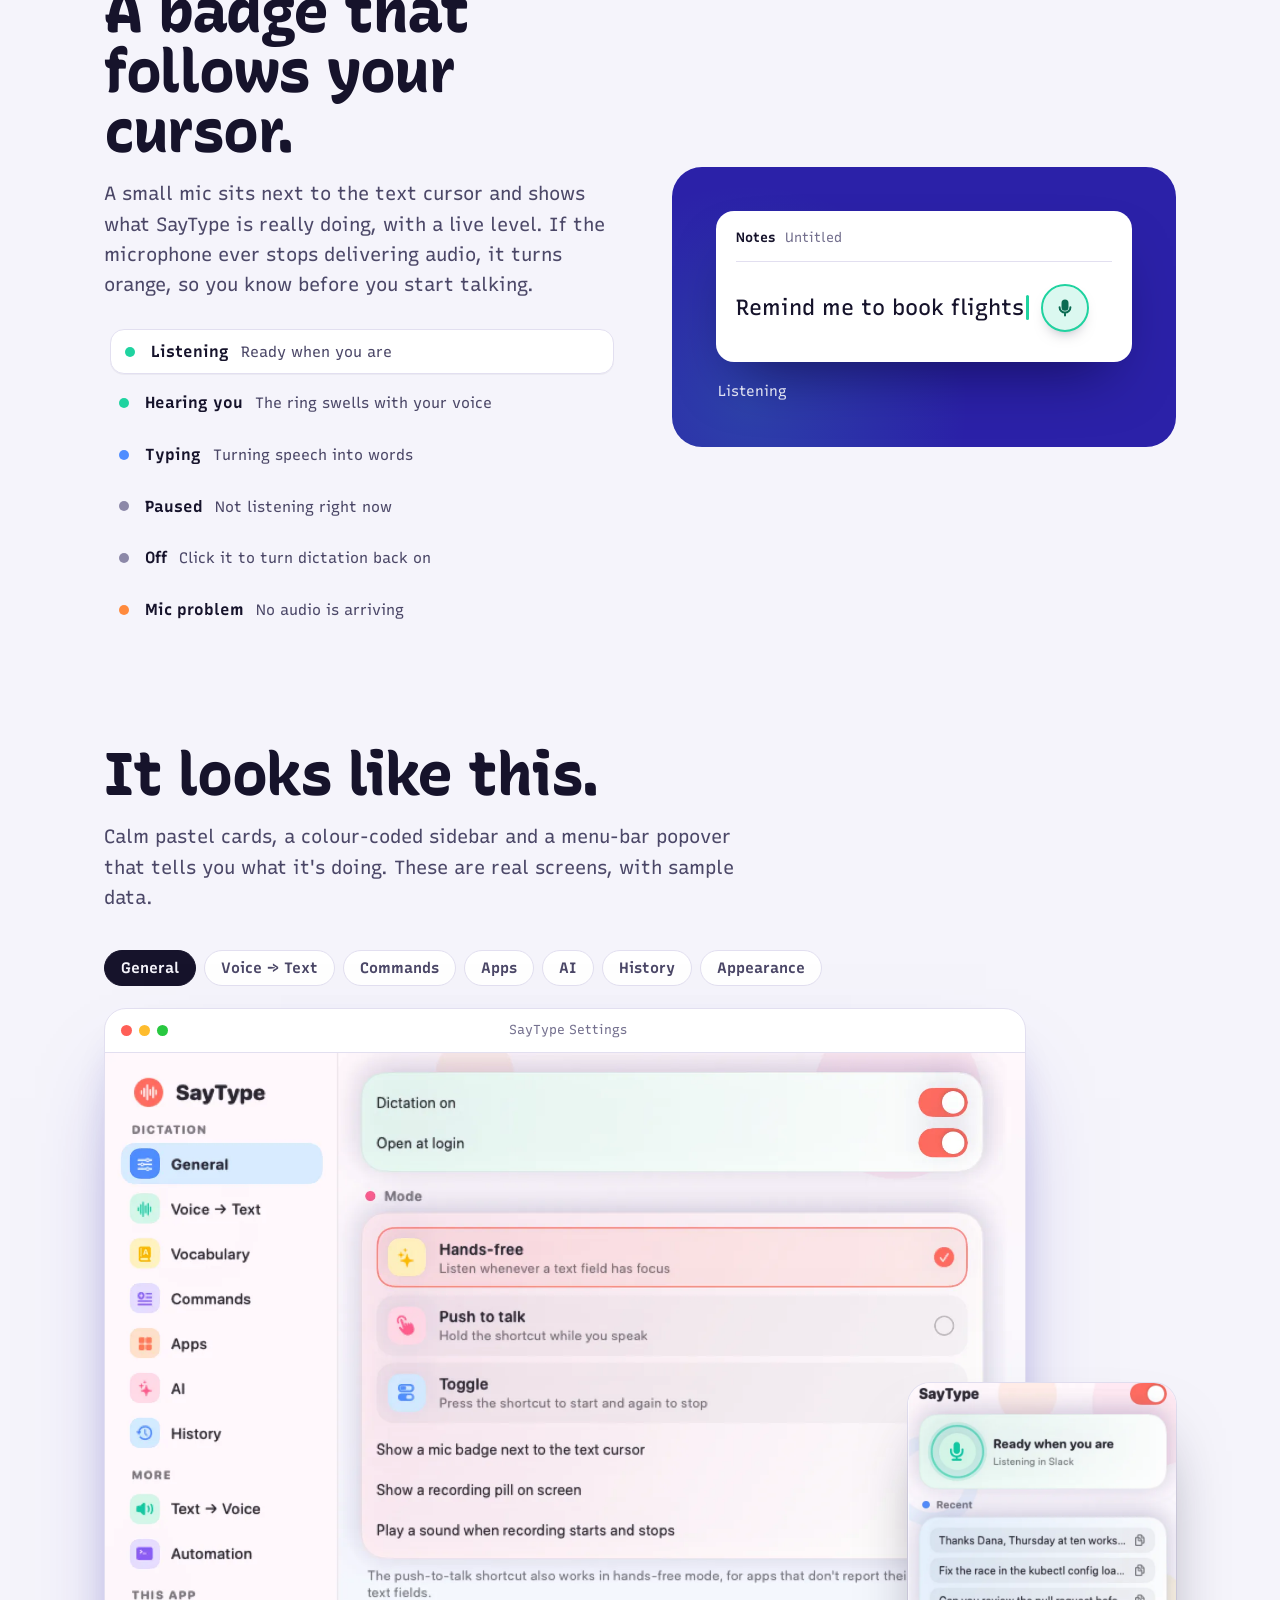
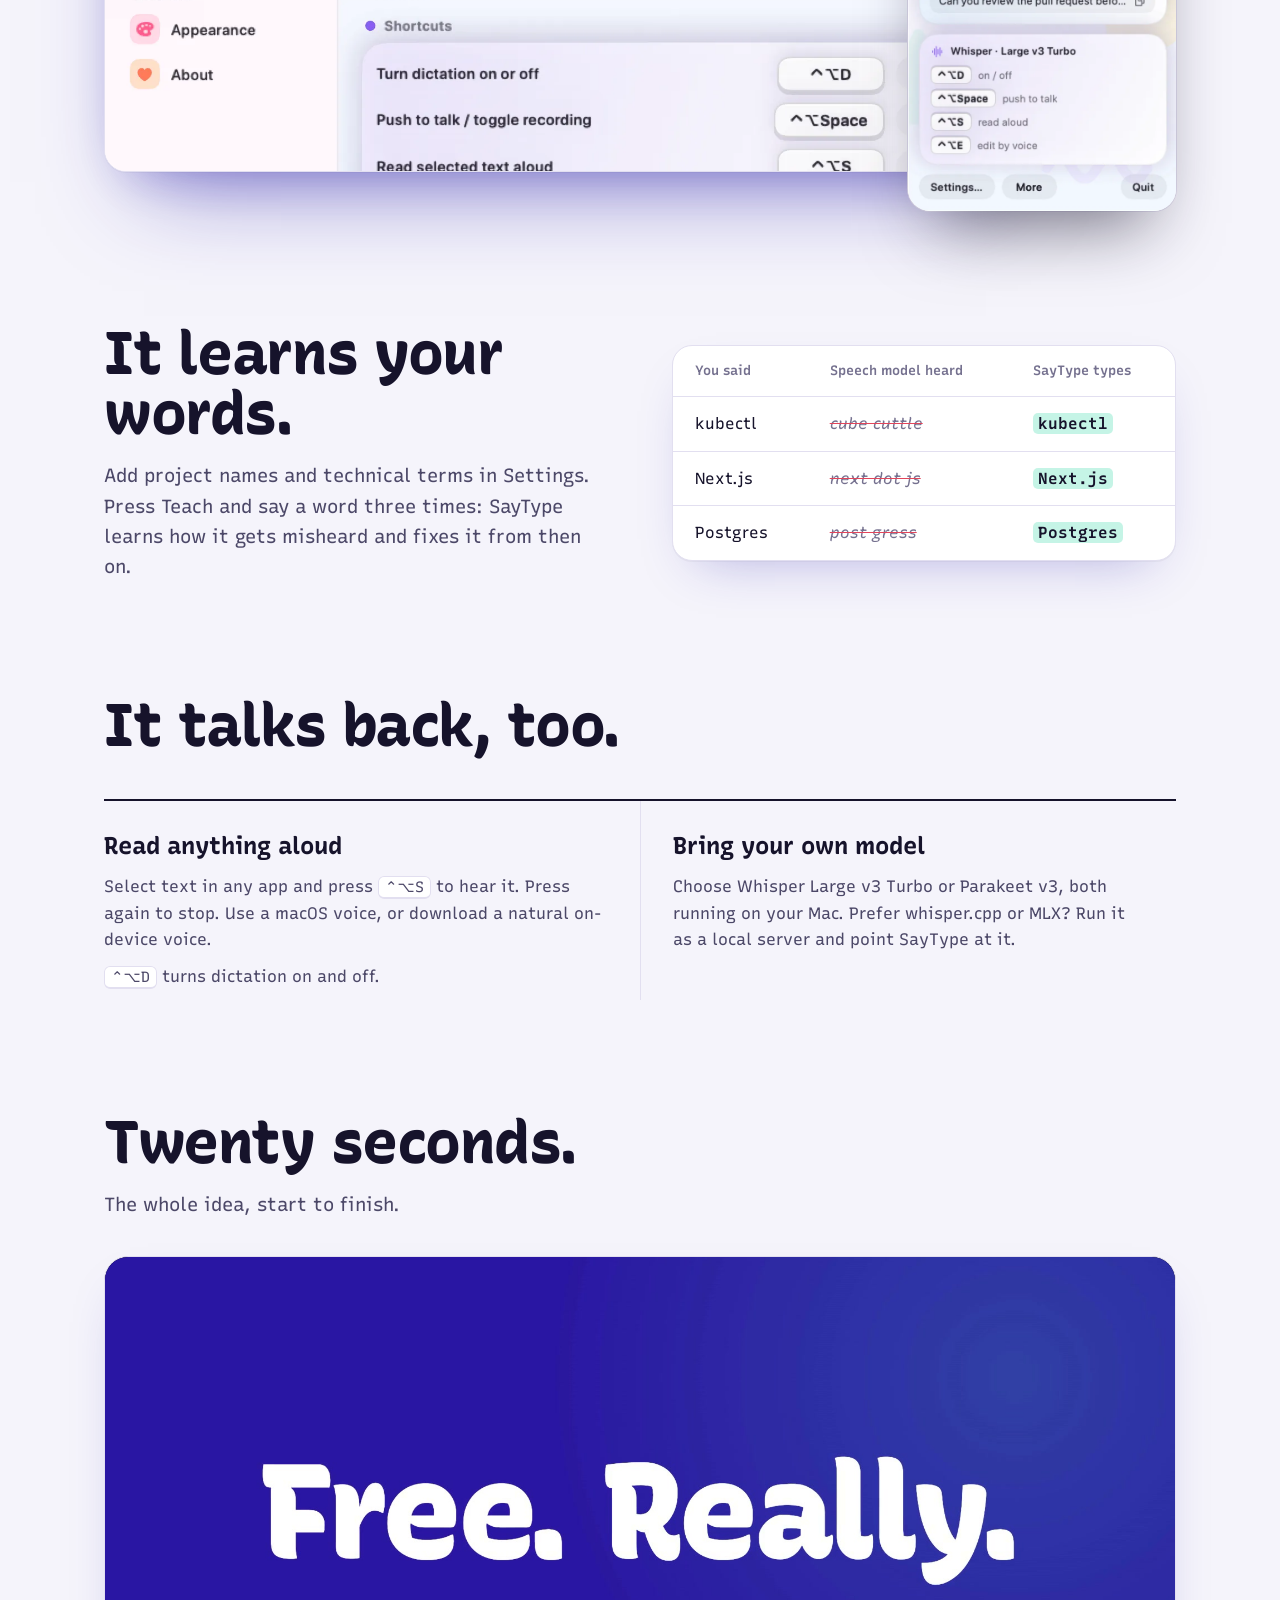
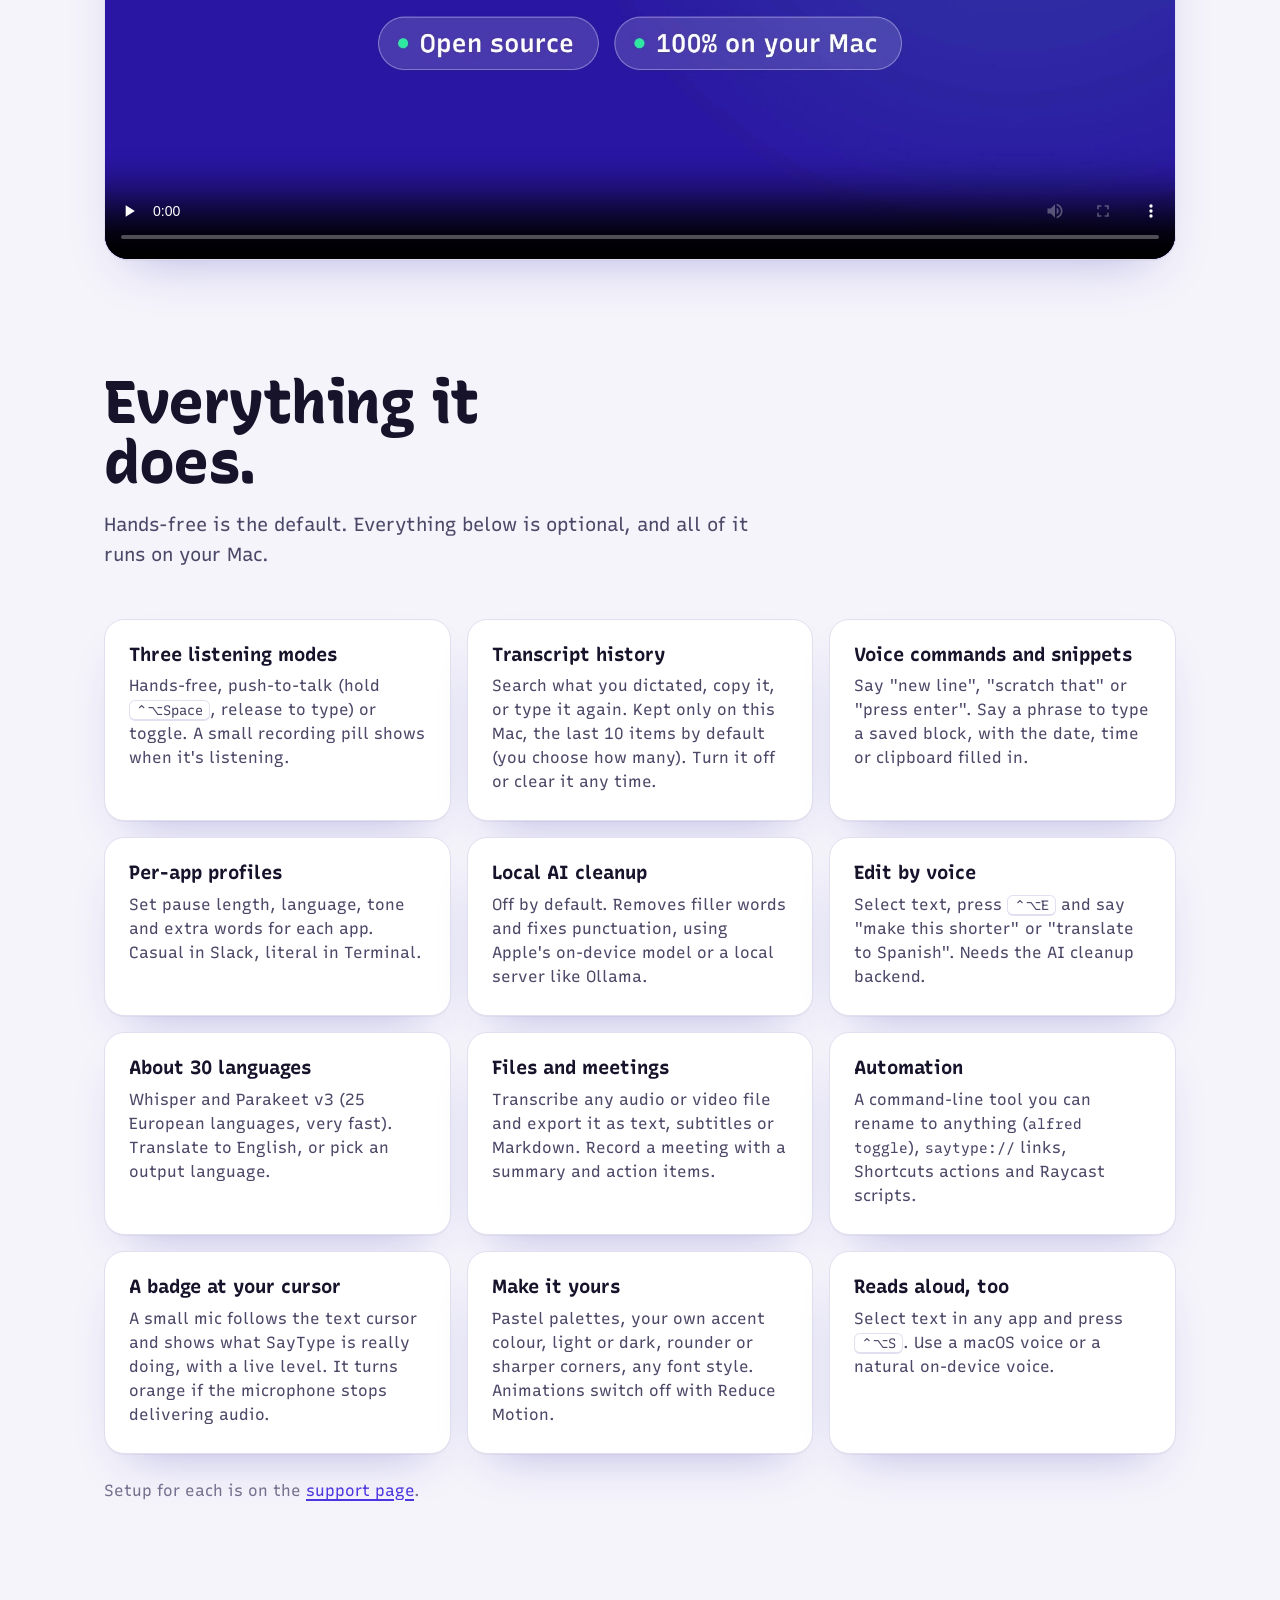
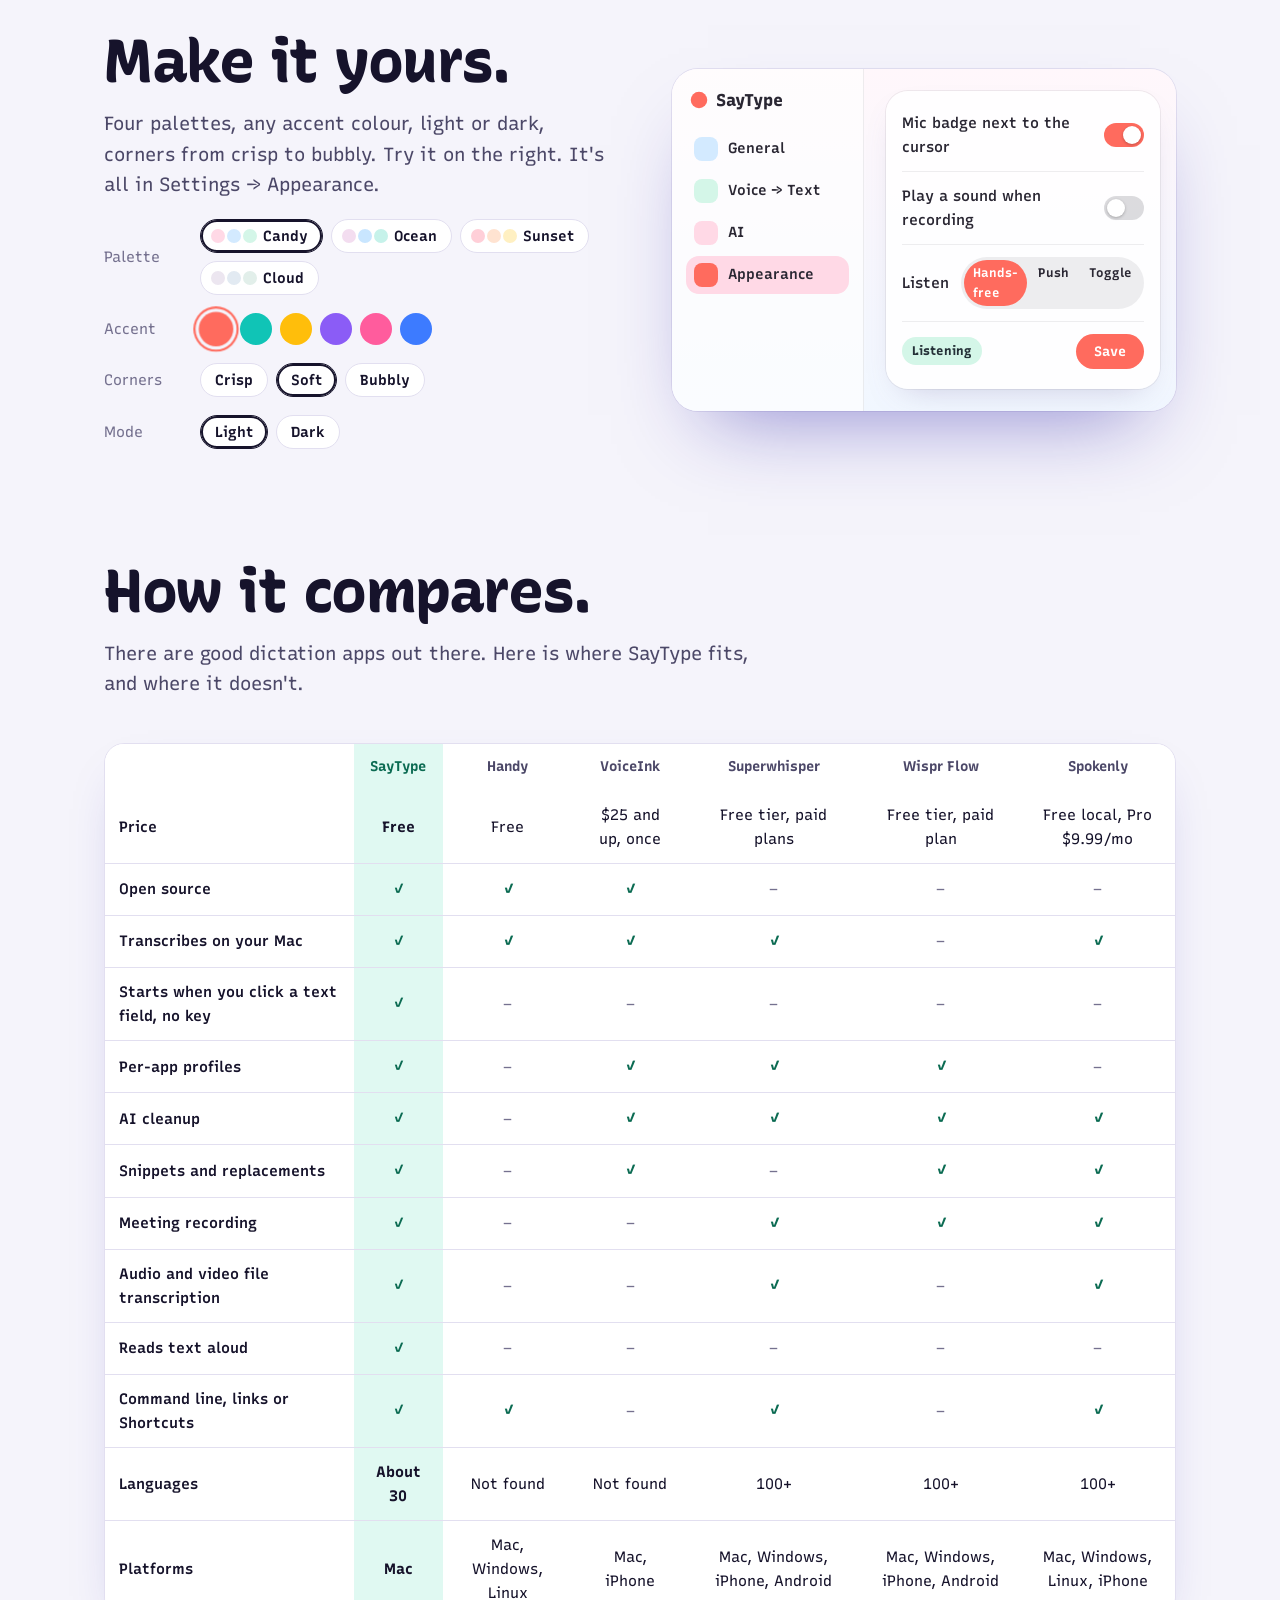
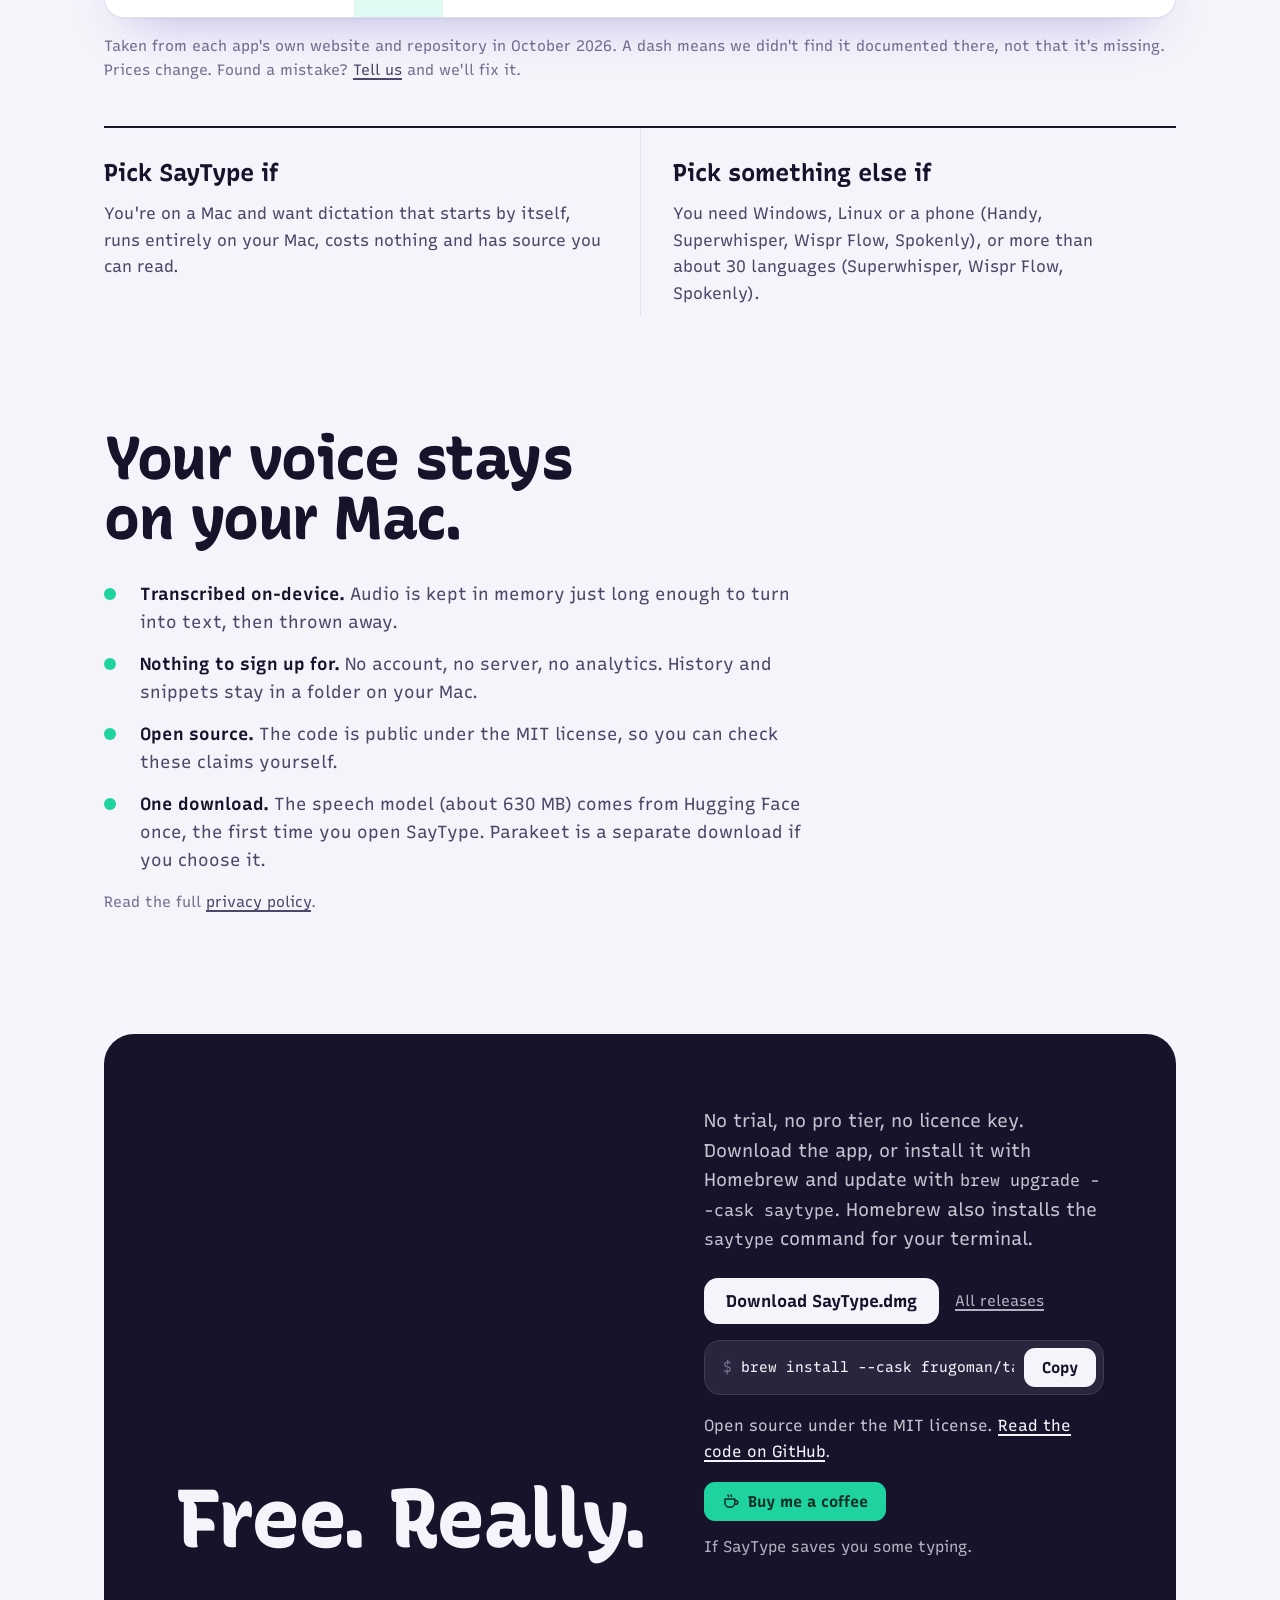
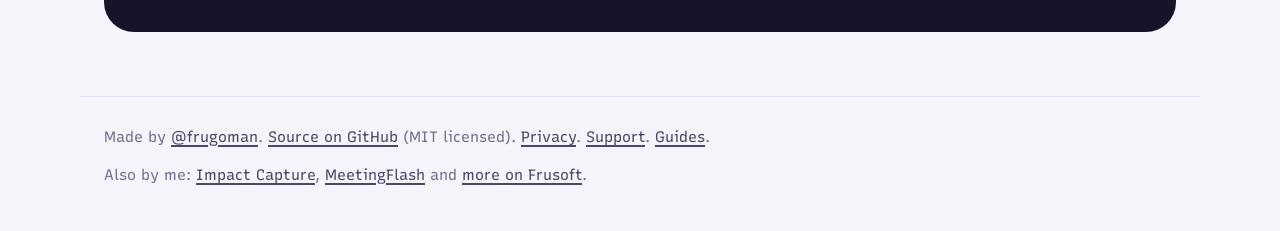
==== commit 8a7ab01b: "Add consent-based GA4 analytics, data-cta on downloads, privacy paragraph Co-Authored-By: Claude Son" ====
--- a/index.html
+++ b/index.html
@@ -307,6 +307,7 @@
     .caret { animation: none; }
   }
 </style>
+<script defer src="/analytics.js" data-mid="G-934TD4YGFK"></script>
 </head>
 <body>
 <nav class="top">
@@ -327,7 +328,7 @@
       <h1>Click a text field. Just talk.</h1>
       <p class="lede">SayType is dictation for your Mac with no key to hold. It listens while a text field has focus, and when you pause, your words are typed right where your cursor is. It all runs on your Mac.</p>
       <div class="get">
-        <a class="btn mint big" href="https://github.com/frugoman/saytype/releases/latest/download/SayType.dmg">
+        <a class="btn mint big" href="https://github.com/frugoman/saytype/releases/latest/download/SayType.dmg" data-cta="download">
           <svg width="18" height="18" viewBox="0 0 24 24" fill="none" stroke="currentColor" stroke-width="2.4" stroke-linecap="round" stroke-linejoin="round" aria-hidden="true"><path d="M12 3v12m0 0-4.5-4.5M12 15l4.5-4.5M4 20h16"/></svg>
           Download for Mac
         </a>
@@ -569,7 +570,7 @@
     <div>
       <p>No trial, no pro tier, no licence key. Download the app, or install it with Homebrew and update with <code>brew upgrade --cask saytype</code>. Homebrew also installs the <code>saytype</code> command for your terminal.</p>
       <div class="get">
-        <a class="btn paper big" href="https://github.com/frugoman/saytype/releases/latest/download/SayType.dmg">Download SayType.dmg</a>
+        <a class="btn paper big" href="https://github.com/frugoman/saytype/releases/latest/download/SayType.dmg" data-cta="download">Download SayType.dmg</a>
         <a class="or" href="https://github.com/frugoman/saytype/releases">All releases</a>
       </div>
       <div class="install">
